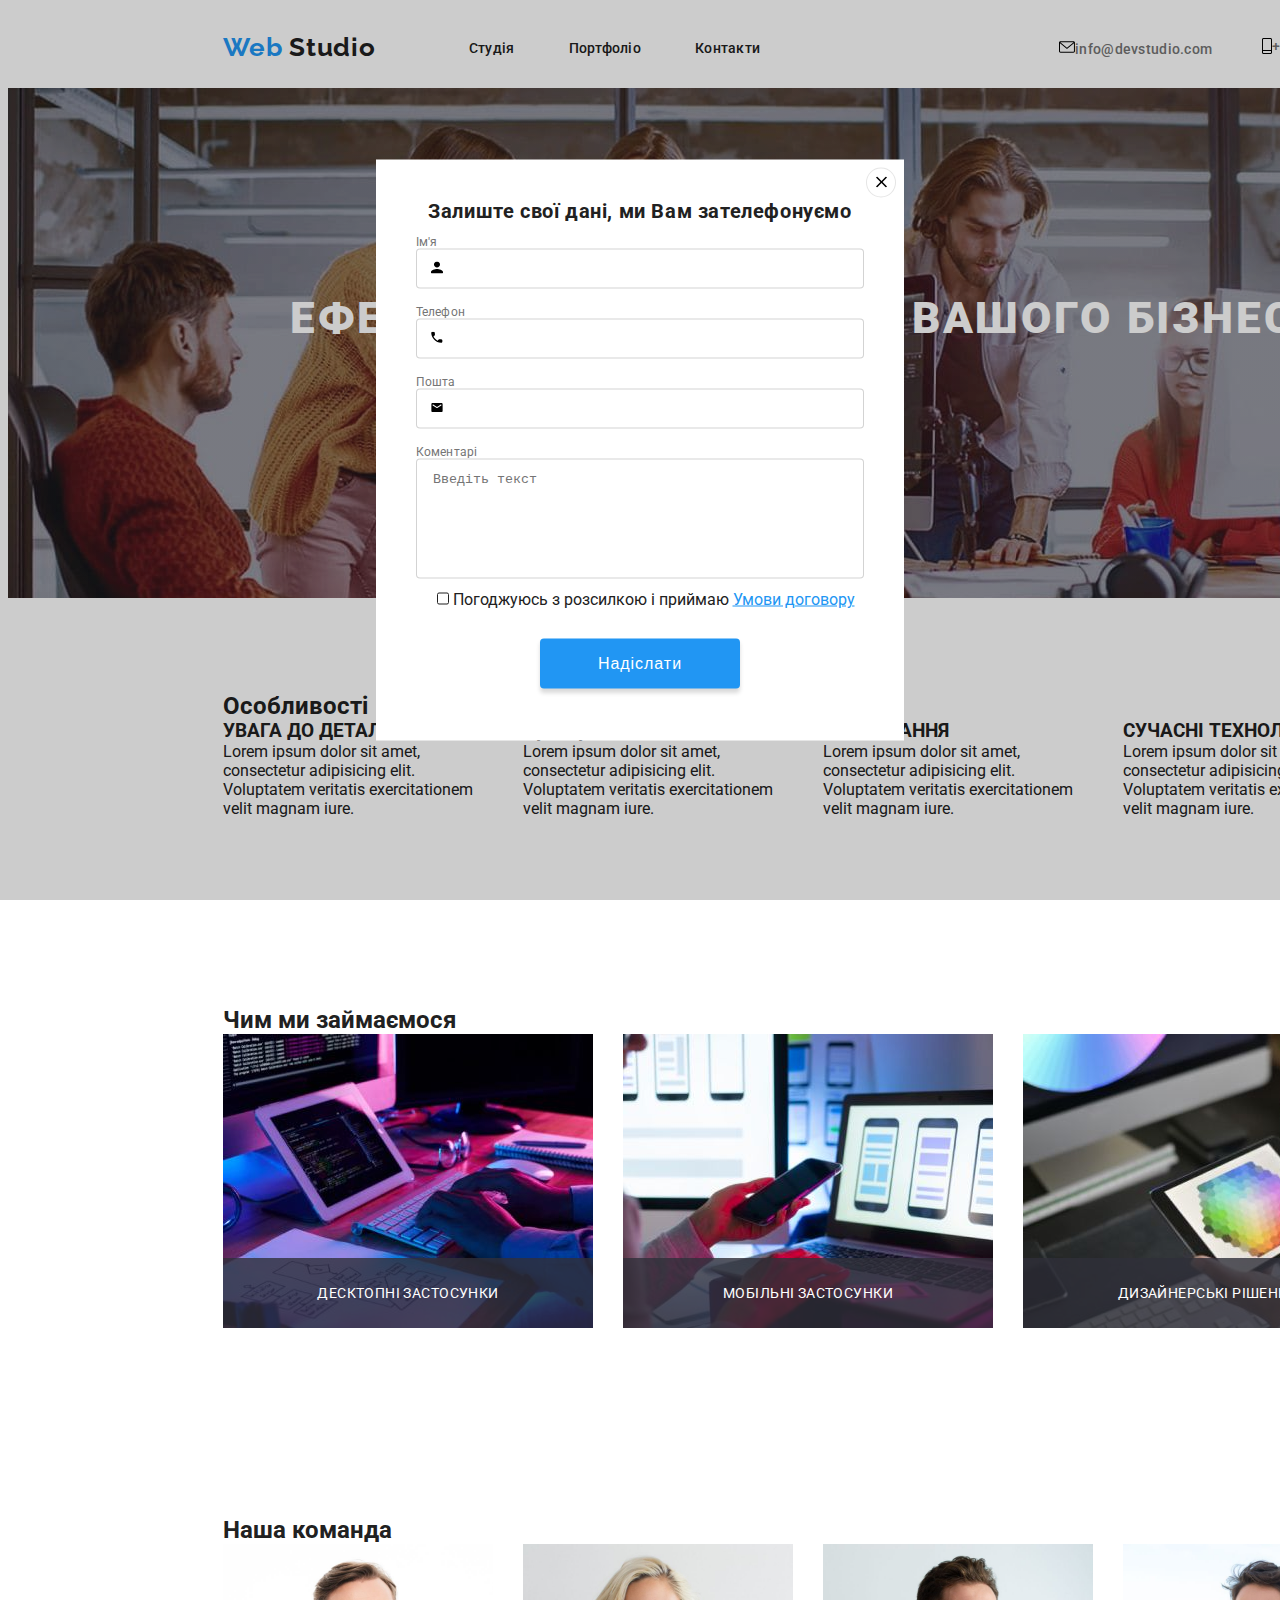
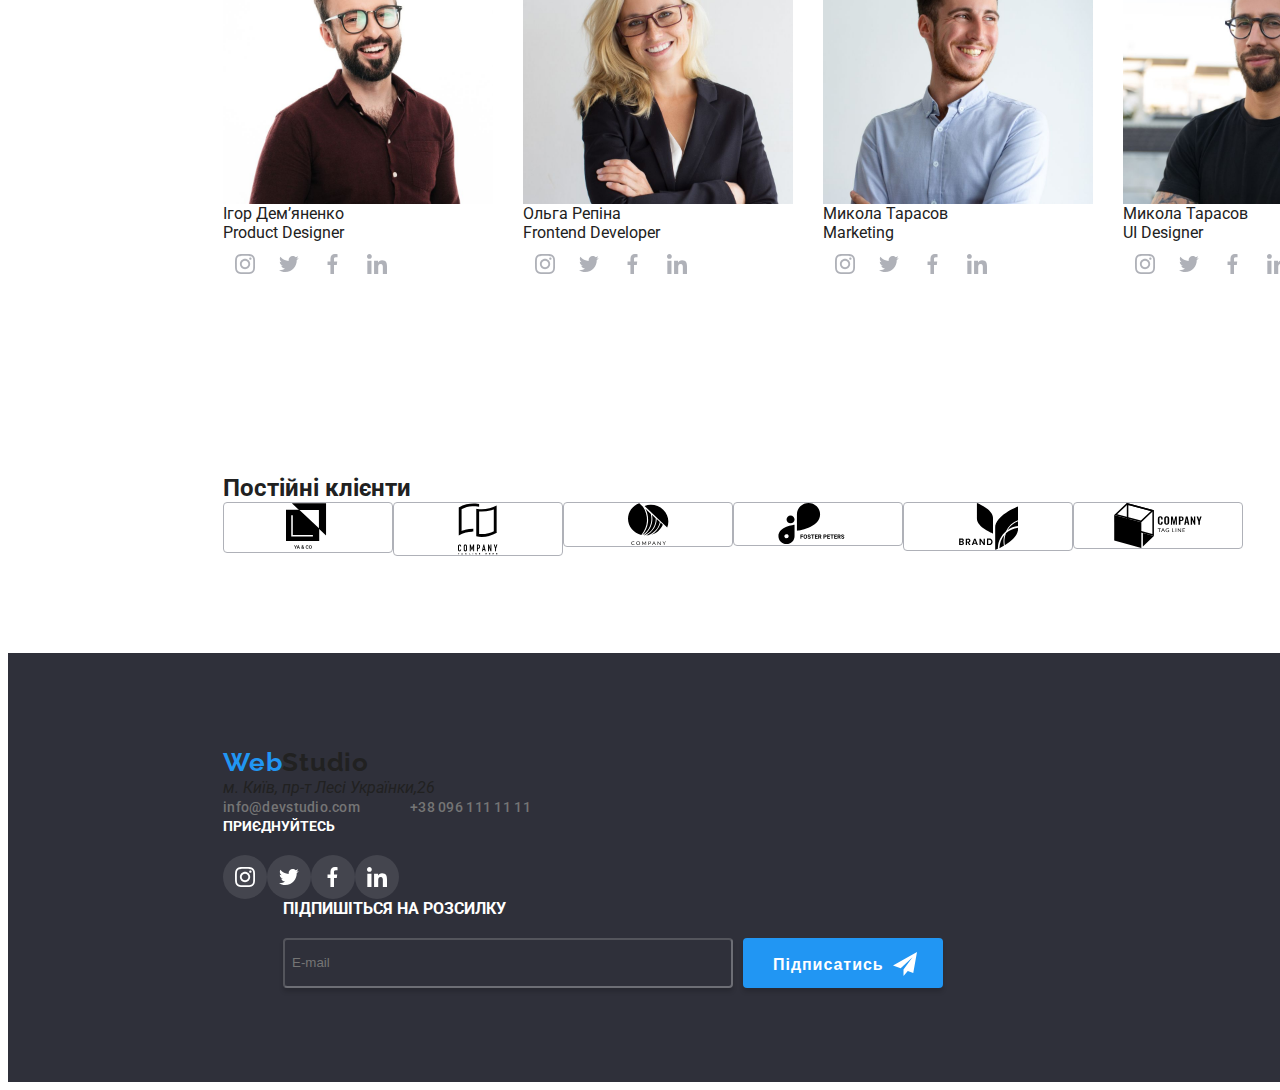
==== index.html @ 2bfb1c42 "перекладає код" ====
<!DOCTYPE html>
<html lang="en">
<head>
    <meta charset="UTF-8">
    <meta http-equiv="X-UA-Compatible" content="IE=edge">
    <meta name="viewport" content="width=device-width, initial-scale=1.0">
    <link rel="preconnect" href="https://fonts.googleapis.com">
    <link rel="preconnect" href="https://fonts.gstatic.com" crossorigin>
    <link href="https://fonts.googleapis.com/css2?family=Raleway:wght@700&family=Roboto:wght@400;500;700&display=swap" rel="stylesheet"> 
    <link rel="stylesheet" href="./css/main.min.css">

    <title>Webstudio</title>
</head>
<body>
    <!-- Шапка -->
   
        <head >
           
            <section class="section header">
            <div class="container nav">
            <a class="logo" href="./"><span>Web</span> Studio</a>
            <nav>
               <ul class="nav-list">
                <li class="nav-item">
                    <a class="nav-link" href="./">Студія</a>
                </li>
                <li class="nav-item">
                    <a class="nav-link" href="./portfolio.html">Портфоліо</a>
                </li>
                <li class="nav-item">
                    <a class="nav-link" href="./">Контакти</a>
                </li>
               </ul>
            </nav>
            <ul  class="contacts-list">
                <li class="contact-item">
                    <a class="contact-link" href="">
                        <svg width="16" height="12" class="svg-icon">
                            <use href="./images/symbol-defs.svg#icon-email"></use>
                        </svg>
                        info@devstudio.com</a>
                   
 
                </li>
                <li class="contact-item">
                    <a class="contact-link" href="">
                        <svg width="10" height="16" class="svg-icon">
                            <use href="./images/symbol-defs.svg#icon-phone"></use>
                        </svg>
                        +38 096 111 11 11</a>
                </li>
            </ul>
       
        
           </div>
        </section>
        </head>
        <main>
            <!-- Секція герой -->
            <section class="section hero">
            <div class="container" style="text-align:center">
                <h1 class="hero-title">Ефективні рішення для вашого бізнесу</h1>
                <button class="hero-button" type="button" data-modal-open>Замовити послугу</button>
                <!-- бекдроп -->
            <div class="backdrop is hidden" data-modal>
            <!-- модальне вікно -->
            <div class="modal">
            <button class="closebutton" type="button" data-modal-close>
                <svg class="svgclosebutton" width="18" height="18">
                    <use href="./images/symbol-defs.svg#close"></use>
                </svg>
            </button>
            <h2 class="modal-title">
                Залиште свої дані, ми Вам зателефонуємо
            </h2>
            <ul class="fields">
                <li class="field-item">
                    <label for="name">Ім'я</label>
                    <input  class="modal-input" type="text" name="name" id="name" >
                    <svg width="12" height="12" class="modal-icon">
                        <use href="./images/symbol-defs.svg#name"></use>
                    </svg>

                </li>
                <li class="field-item">
                    <label for="tel">Телефон</label>
                    <input  class="modal-input" type="tel" name="tel" id="tel">
                    <svg width="12" height="12" class="modal-icon">
                        <use href="./images/symbol-defs.svg#tel"></use>
                    </svg>
                </li>
                <li class="field-item">
                    <label for="mail">Пошта</label>
                    <input  class="modal-input" type="mail" name="mail" id="mail">
                    <svg width="12" height="12" class="modal-icon">
                        <use href="./images/symbol-defs.svg#email"></use>
                    </svg>
                </li>
                <li class="field-item">
                    <label for="comment">Коментарі</label>
                    <textarea  class="modal-input "  name="comment" id="comment" placeholder="Введіть текст"></textarea>
                </li>
            </ul>
            <div class="checkbox">
                <label>
                    <input class="modallink" type="checkbox" name="checkbox" >
                     <svg class="checkbox-icon" width="12" height="12" >
                         <use href="./images/symbol-defs.svg#check"></use>
                     </svg>
                     Погоджуюсь з розсилкою і приймаю 
                     <a  class="checkbox-link" href="">Умови договору</a>
                    
                 </label>
            </div>
           
            <button class="modal-button" type="button">
                <p class="modalbuttontext">Надіслати</p>
            </button>
            
         </div>
        </div>
    </div>
            </section>
            <section class="section">
                <!-- Секція осоюливості -->
               <div class="container">
                <h2>Особливості</h2>
                <ul class="fetures">
                    <li class="fetures-item">
                        <h3>УВАГА ДО ДЕТАЛЕЙ</h3>
                        <p> Lorem ipsum dolor sit amet, consectetur adipisicing elit. Voluptatem veritatis exercitationem velit magnam iure.</p>
                    </li>
                    <li class="fetures-item">
                        <h3>ПунктуальнІсть</h3>
                        <p>Lorem ipsum dolor sit amet, consectetur adipisicing elit. Voluptatem veritatis exercitationem velit magnam iure.</p>
                    </li>
                    <li class="fetures-item">
                        <h3>ПЛАНУВАННЯ</h3>
                        <p> Lorem ipsum dolor sit amet, consectetur adipisicing elit. Voluptatem veritatis exercitationem velit magnam iure.</p>
                    </li>
                    <li class="fetures-item">
                        <h3>СУЧАСНІ ТЕХНОЛОГІЇ</h3>
                        <p>Lorem ipsum dolor sit amet, consectetur adipisicing elit. Voluptatem veritatis exercitationem velit magnam iure. </p>
                    </li>
                </ul>
               </div>
            </section>
            <section class="section" >
                <!-- Чим ми займаємось -->
               <div class="container">
                 <h2>Чим ми займаємося</h2>
                <ul class="work">
                    <li class="work-item">
                        <div class="thumbwhatwedo">
                            <img src="./images/images.hero/3 photo web/img (2).jpg" alt="Робочий стіл">
                        
                        <div class="overlaywhatwedo">
                            <p class="overlaywhatwedo-text">
                                ДЕСКТОПНІ ЗАСТОСУНКИ
                            </p>
                            </div>
                        </div>
                        
                    </li> 
                    <li class="work-item">
                        <div class="thumbwhatwedo">
                            <img src="./images/images.hero/3 photo web/img (1).jpg" alt="Робочий стіл">
                        
                        <div class="overlaywhatwedo">
                            <p class="overlaywhatwedo-text">
                                МОБІЛЬНІ ЗАСТОСУНКИ
                            </p>
                            </div>
                        </div>
                        
                    </li>
                     <li class="work-item">
                        <div class="thumbwhatwedo">
                            <img src="./images/images.hero/3 photo web/img (3).jpg" alt="Робочий стіл">
                        
                        <div class="overlaywhatwedo">
                            <p class="overlaywhatwedo-text">
                                ДИЗАЙНЕРСЬКІ РІШЕННЯ
                            </p>
                            </div>
                        </div>
                        
                    </li>
                </ul>
            </div>
            </section>
            <!-- Наша команда-->
            <section class="section">
                <div class="container">
                    <h2>Наша команда</h2>
                    <ul class="team">
                        <li class="team-members">
                            <img src="./images/images.hero/Workers/img.jpg" alt="Ігор Дем’яненко">
                            <p>Ігор Дем’яненко</p>
                            <p>Product Designer</p>
                            <ul class="sosialmedia">
                                <li><a class="svglist"  href="">
                                    <svg class="svgstyle">
                                    <use  href="./images/symbol-defs.svg#icon-instagram" ></use>
                                    </svg>
                                    </a>
                                </li>
                                <li><a class="svglist"  href="">
                                    <svg class="svgstyle">
                                    <use href="./images/symbol-defs.svg#icon-twitter" ></use>
                                    </svg>
                                     </a>
                                </li>
                                <li><a class="svglist"  href="">
                                    <svg  class="svgstyle">
                                    <use href="./images/symbol-defs.svg#icon-facebook" ></use>
                                    </svg>
                                    </a>
                                </li>
                                <li><a class="svglist"  href="">
                                    
                                    <svg class="svgstyle">
                                    <use href="./images/symbol-defs.svg#icon-in" ></use>
                                    </svg>
                                    </a>
                                 </li>
                            </ul>
                           
                        </li>
                        <li class="team-members">
                            <img src="./images/images.hero/Workers/img (4).jpg" alt="Ольга Репіна">
                            <p>Ольга Репіна</p>
                            <p>Frontend Developer</p>
                            <ul class="sosialmedia">
                                <li><a class="svglist" href="">
                                    <svg class="svgstyle">
                                    <use  href="./images/symbol-defs.svg#icon-instagram" ></use>
                                    </svg>
                                    </a>
                                </li>
                                <li><a class="svglist" href="">
                                    <svg class="svgstyle">
                                    <use href="./images/symbol-defs.svg#icon-twitter" ></use>
                                    </svg>
                                     </a>
                                </li>
                                <li><a class="svglist" href="">
                                    <svg class="svgstyle">
                                    <use href="./images/symbol-defs.svg#icon-facebook" ></use>
                                    </svg>
                                    </a>
                                </li>
                                <li><a class="svglist" href="">
                                    
                                    <svg class="svgstyle">
                                    <use href="./images/symbol-defs.svg#icon-in" ></use>
                                    </svg>
                                    </a>
                                 </li>
                            </ul>
                        </li>
                        <li class="team-members">
                            <img src="./images/images.hero/Workers/img (5).jpg" alt="Микола Тарасов">
                            <p>Микола Тарасов</p>
                            <p>Marketing</p>
                            <ul class="sosialmedia">
                                <li><a class="svglist" href="">
                                    <svg class="svgstyle">
                                    <use  href="./images/symbol-defs.svg#icon-instagram" ></use>
                                    </svg>
                                    </a>
                                </li>
                                <li><a class="svglist" href="">
                                    <svg class="svgstyle">
                                    <use href="./images/symbol-defs.svg#icon-twitter" ></use>
                                    </svg>
                                     </a>
                                </li>
                                <li><a class="svglist" href="">
                                    <svg class="svgstyle">
                                    <use href="./images/symbol-defs.svg#icon-facebook" ></use>
                                    </svg>
                                    </a>
                                </li>
                                <li><a class="svglist" href="">
                                    
                                    <svg class="svgstyle">
                                    <use href="./images/symbol-defs.svg#icon-in" ></use>
                                    </svg>
                                    </a>
                                 </li>
                            </ul>
                        </li>
                        <li class="team-members">
                            <img src="./images/images.hero/Workers/img (6).jpg" alt="Микола Тарасов">
                            <p>Микола Тарасов</p>
                            <p>UI Designer</p>
                            <ul class="sosialmedia">
                                <li><a class="svglist" href="">
                                    <svg class="svgstyle">
                                    <use  href="./images/symbol-defs.svg#icon-instagram" ></use>
                                    </svg>
                                    </a>
                                </li>
                                <li><a class="svglist" href="">
                                    <svg class="svgstyle">
                                    <use href="./images/symbol-defs.svg#icon-twitter" ></use>
                                    </svg>
                                     </a>
                                </li>
                                <li><a class="svglist" href="">
                                    <svg class="svgstyle">
                                    <use href="./images/symbol-defs.svg#icon-facebook" ></use>
                                    </svg>
                                    </a>
                                </li>
                                <li><a class="svglist" href="">
                                    
                                    <svg class="svgstyle">
                                    <use href="./images/symbol-defs.svg#icon-in" ></use>
                                    </svg>
                                    </a>
                                 </li>
                            </ul> 
                        </li>
                    </ul>
                </div>
            </section>
            <!-- Постійні клієнти -->
            <section class="section">
                <div class="container">
                    <h2 class="title">Постійні клієнти</h2>
                    <ul class="customers-list">
                        <li class="customers-item">
                            <a href="" class="customers-link">
                                <svg width="44.27px" height="49.23px">
                                    <use href="./images/symbol-defs.svg#icon-yago"></use>
                                </svg>
                            </a></li>
                        <li class="customers-item">
                            <a href="" class="customers-link">
                                <svg width="40" height="52">
                                    <use href="./images/symbol-defs.svg#icon-company-teg-line-here"></use>
                                </svg>
                            </a></li>
                        <li class="customers-item">
                            <a href="" class="customers-link">
                                <svg  width="41" height="42.6">
                                    <use href="./images/symbol-defs.svg#icon-company"></use>
                                </svg>
                            </a></li>
                        <li class="customers-item">
                            <a href="" class="customers-link">
                                <svg  width="79.66px" height="42.02">
                                    <use href="./images/symbol-defs.svg#icon-fostern-peterns"></use>
                                </svg>
                            </a></li>
                        <li class="customers-item">
                            <a href="" class="customers-link">
                               <svg  width="59" height="47">
                                <use href="./images/symbol-defs.svg#icon-brand"></use>
                               </svg>
                            </a></li>
                        <li class="customers-item">
                            <a href="" class="customers-link">
                               <svg  width="88.48px" height="45.44">
                                <use href="./images/symbol-defs.svg#icon-company-tag-line"></use>
                               </svg>
                            </a></li>
                    </ul>
                </div>
            </section>
        </main>
        <!-- футер -->
        <footer class="section footer">
            <div class="container footer-items">
                <div class="footer-contacts">
                <a class="logo" href="./"><span>Web</span>Studio</a>
            <address>м. Київ, пр-т Лесі Українки,26</address>
            <ul class="contacts-list">    
                <li class="contact-item">
                    <a class="contact-link" href="mail:info@devstudio.com">info@devstudio.com</a>
                </li>
                <li class="contact-item">
                    <a class="contact-link" href="tel:+380961111111">+38 096 111 11 11</a>
                </li>
            </ul>
                </div>
            <!-- Приєднуйтесь -->
            <div class="join">
                <b class="join-networks">Приєднуйтесь</b>
                <ul class="networks-list">
                    <li class="networks-item">
                        <a class="networks-link" href="">
                            <svg class="networks-icon" width="20" height="20">
                                <use href="./images/symbol-defs.svg#icon-instagram"></use>
                            </svg>
                        </a>
                    </li>
                    <li class="networks-item">
                        <a class="networks-link" href="">
                            <svg class="networks-icon" width="20" height="20">
                                <use href="./images/symbol-defs.svg#icon-twitter"></use>
                            </svg>
                        </a>
                    </li>
                    <li class="networks-item">
                        <a class="networks-link" href="">
                            <svg class="networks-icon" width="20" height="20">
                                <use href="./images/symbol-defs.svg#icon-facebook"></use>
                            </svg>
                        </a>
                    </li>
                    <li class="networks-item">
                        <a class="networks-link" href="">
                            <svg class="networks-icon" width="20" height="20">
                                <use href="./images/symbol-defs.svg#icon-in"></use>
                            </svg>
                        </a>
                    </li>
                            </ul>
            </div>
            <div class="footerform">
              <b class="footertext">ПІДПИШІТЬСЯ НА РОЗСИЛКУ</b>
               <div class="footerline">
                <input  class="footer-input" type="mail" name="mail" id="mail" placeholder="E-mail">
                <button class="footer-button">Підписатись </button>
               </div>
              </div>
            </div>
        </footer>
        <script src="./Js/jmodal.js" type="module"></script>
</body>
</html>
---- css/main.min.css ----
:root{--accent-color: #2196F3;--primary-text-color: #212121;--secondary-text-color:#757575;--thirdly-text-color: #FFFFFF;--background-color:#2F303A;--svg:#AFB1B8;--card-border-line: #EEEEEE}body{font-family:"Roboto",sans-serif;color:var(--primary-text-color)}*,*::before,*::after{-webkit-box-sizing:border-box;box-sizing:border-box}h1,h2,h3,p,ul{padding:0;margin:0}a{text-decoration:none;margin:0;padding:0;color:var(--primary-text-color)}ul{list-style:none}img{display:block;max-width:100%;height:auto}.section,.hero,.header{width:1600px;padding-top:94px;padding-bottom:94px}.container,.nav{width:1200px;padding-left:15px;padding-right:15px;margin-left:auto;margin-right:auto}title{margin-bottom:50px;font-weight:700;font-size:36px;line-height:42px;text-align:center;letter-spacing:.03em}.header{padding-top:24px;padding-bottom:25px}.nav{display:-webkit-box;display:-ms-flexbox;display:flex;-webkit-box-align:center;-ms-flex-align:center;align-items:center}.logo{font-family:"Raleway";font-style:normal;font-weight:700;font-size:26px;line-height:31px;letter-spacing:.03em;color:#212121}.logo span{color:var(--accent-color)}nav{margin-left:93px}.nav-list{display:-webkit-box;display:-ms-flexbox;display:flex}.nav-item:not(:first-child){margin-left:54px}.nav-link,.contact-link{font-style:normal;font-weight:500;font-size:14px;line-height:16px;letter-spacing:.02em;color:var(--primary-text-color);-webkit-transition:color 250ms cubic-bezier(0.4, 0, 0.2, 1) 250ms;transition:color 250ms cubic-bezier(0.4, 0, 0.2, 1) 250ms}.svg-icon{border-right:10px}.nav-link:hover,.nav-link:focus{color:var(--accent-color)}.contacts-list{display:-webkit-box;display:-ms-flexbox;display:flex;margin-left:auto}.contact-item:not(:first-child){margin-left:50px}.contact-link{color:var(--secondary-text-color);display:-webkit-inline-box;display:-ms-inline-flexbox;display:inline-flex}.contact-link:hover,.contact-link:focus{color:var(--accent-color)}.hero{padding-top:200px;padding-bottom:200px;background-color:var(--background-color);background-image:-webkit-gradient(linear, left bottom, left top, from(rgba(47, 48, 58, 0.4)), to(rgba(47, 48, 58, 0.4))),url(/images/images.hero/Img\ \(3\)\ \(1\).jpg);background-image:linear-gradient(0deg, rgba(47, 48, 58, 0.4), rgba(47, 48, 58, 0.4)),url(/images/images.hero/Img\ \(3\)\ \(1\).jpg);background-size:center}section{width:1600px;padding-top:94px;padding-bottom:94px}.hero-title{font-style:normal;font-weight:900;font-size:44px;line-height:60px;text-align:center;letter-spacing:.06em;text-transform:uppercase;color:var(--thirdly-text-color)}.hero-button{display:-webkit-inline-box;display:-ms-inline-flexbox;display:inline-flex;background-color:var(--accent-color);color:var(--thirdly-text-color);font-weight:700;font-size:16px;line-height:30px;border:none;border-radius:4px;padding:10px 24px;cursor:pointer}.backdrop{z-index:3;position:fixed;top:0;left:0;width:100%;height:100%;background-color:rgba(0,0,0,.2)}.backdrop.is-hidden{opacity:0;pointer-events:none}.modal{position:absolute;top:50%;left:50%;-webkit-transform:translate(-50%, -50%);transform:translate(-50%, -50%);padding:40px;width:528px;height:581px;background-color:var(--thirdly-text-color)}.closebutton{background-color:var(--thirdly-text-color);border:1px solid rgba(0,0,0,.1);border-radius:50%;width:30px;height:30px;position:absolute;top:8px;right:8px}.svgclosebutton{width:11px;height:11px}.modal-title{font-weight:700;font-size:20px;line-height:23px;text-align:center;letter-spacing:.03em;margin-bottom:12px}.modal-icon{position:absolute;top:50%;left:15px}.field-item:focus-within .modal-icon{fill:var(--accent-color)}.fields{display:-webkit-box;display:-ms-flexbox;display:flex;-webkit-box-orient:vertical;-webkit-box-direction:normal;-ms-flex-direction:column;flex-direction:column}.field-item{position:relative;text-align:left;font-weight:400;font-size:12px;line-height:14px;letter-spacing:.01em;color:var(--secondary-text-color)}.field-item:not(:last-child){margin-bottom:16px}.field-item input{width:100%;height:40px;padding-left:42px;border:1px solid rgba(33,33,33,.2);border-radius:4px;outline:none}.field-item:focus-within .field-item input{border:1px solid var(--accent-color)}.field-item textarea{resize:none;width:100%;height:120px;padding:12px 16px;outline:none;border:1px solid rgba(33,33,33,.2);border-radius:4px}.field-item:focus-within .field-item textarea{border:1px solid var(--accent-color)}.checkbox-link{text-decoration:underline;color:var(--accent-color)}.checkbox input{-webkit-appearance:none;-moz-appearance:none;appearance:none}.checkbox-icon{border:1px solid var(--primary-text-color);border-radius:2px;fill:var(--thirdly-text-color)}.checkbox input:checked+.checkbox-icon{background-color:var(--accent-color);border:1px solid var(--accent-color)}.modallink{margin-top:20px}.modal-button{width:200px;height:50px;-webkit-box-shadow:0px 4px 4px rgba(0,0,0,.15);box-shadow:0px 4px 4px rgba(0,0,0,.15);border-radius:4px;background-color:var(--accent-color);border:none;margin-top:30px}.modalbuttontext{font-size:16px;line-height:30px;-webkit-box-align:center;-ms-flex-align:center;align-items:center;text-align:center;letter-spacing:.06em;color:var(--thirdly-text-color)}.fetures{display:-webkit-box;display:-ms-flexbox;display:flex;-webkit-box-pack:justify;-ms-flex-pack:justify;justify-content:space-between}.fetures-item{width:270px}.thumbwhatwedo{position:relative}.overlaywhatwedo{position:absolute;background-color:rgba(47,48,58,.8);color:var(--thirdly-text-color);bottom:0;width:100%;padding:27px}.overlaywhatwedo-text{font-size:14px;line-height:16px;text-align:center;letter-spacing:.03em}.work{display:-webkit-box;display:-ms-flexbox;display:flex;-ms-flex-wrap:wrap;flex-wrap:wrap;margin:-15px}.work-item{width:calc((100% - 90px)/3);margin:15px}.team{display:-webkit-box;display:-ms-flexbox;display:flex;-ms-flex-wrap:wrap;flex-wrap:wrap;margin:-15px}.team-members{width:calc((100% - 120px)/4);margin:15px}.team-members img{height:260px;width:270px}.sosialmedia{display:-webkit-box;display:-ms-flexbox;display:flex}.svglist{display:-webkit-inline-box;display:-ms-inline-flexbox;display:inline-flex;width:44px;height:44px;-webkit-box-pack:center;-ms-flex-pack:center;justify-content:center;-webkit-box-align:center;-ms-flex-align:center;align-items:center;border-radius:50%;background-color:#fff;color:#afb1b8;-webkit-box-orient:horizontal;-webkit-box-direction:normal;-ms-flex-direction:row;flex-direction:row;-webkit-transition:background-color 250ms cubic-bezier(0.4, 0, 0.2, 1),color 250ms cubic-bezier(0.4, 0, 0.2, 1) 250ms;transition:background-color 250ms cubic-bezier(0.4, 0, 0.2, 1),color 250ms cubic-bezier(0.4, 0, 0.2, 1) 250ms}.svglist:hover,.svglist:focus{background-color:#2196f3;color:#fff}.svgstyle{width:20px;height:20px;fill:currentColor}.customers-list{display:-webkit-box;display:-ms-flexbox;display:flex}.customers-link{display:-webkit-inline-box;display:-ms-inline-flexbox;display:inline-flex;-webkit-box-pack:center;-ms-flex-pack:center;justify-content:center;-webkit-box-align:center;-ms-flex-align:center;align-items:center;width:170px;border:1px solid var(--svg);border-radius:4px;color:var(--svg);-webkit-box-orient:horizontal;-webkit-box-direction:normal;-ms-flex-direction:row;flex-direction:row}.customers-link:hover,.customers-link:focus{border:1px solid var(--accent-color)}footer{background-color:var(--background-color)}.join-networks{color:var(--thirdly-text-color);font-size:14px;line-height:1.2;font-weight:700;text-transform:uppercase}.networks-list{display:-webkit-box;display:-ms-flexbox;display:flex}.networks-link{-webkit-box-pack:center;-ms-flex-pack:center;justify-content:center;-webkit-box-align:center;-ms-flex-align:center;align-items:center;display:-webkit-inline-box;display:-ms-inline-flexbox;display:inline-flex;width:44px;height:44px;border-radius:50%;background-color:rgba(255,255,255,.1);color:#fff;margin-top:20px;-webkit-transition:background-color 250ms cubic-bezier(0.4, 0, 0.2, 1);transition:background-color 250ms cubic-bezier(0.4, 0, 0.2, 1)}.networks-link:not(:first-child){margin-left:10px}.networks-icon{width:20px;height:20px;fill:currentColor}.networks-link:hover,.networks-link:focus{background-color:#2196f3}.footerform{margin-left:60px}.footertext{color:var(--thirdly-text-color)}.footer-input{width:450px;height:50px;border-radius:4px;background-color:var(--background-color);border-color:rgba(255,255,255,.3);-webkit-box-shadow:0px 4px 4px rgba(0,0,0,.15);box-shadow:0px 4px 4px rgba(0,0,0,.15);display:-webkit-box;display:-ms-flexbox;display:flex;margin-top:20px;outline:none}.footer-input::-webkit-input-placeholder{position:relative;left:5px}.footer-input::-moz-placeholder{position:relative;left:5px}.footer-input:-ms-input-placeholder{position:relative;left:5px}.footer-input::-ms-input-placeholder{position:relative;left:5px}.footer-input::placeholder{position:relative;left:5px}.footerline{display:-webkit-box;display:-ms-flexbox;display:flex;-webkit-box-orient:horizontal;-webkit-box-direction:normal;-ms-flex-direction:row;flex-direction:row}input::-webkit-input-placeholder{left:17px}input::-moz-placeholder{left:17px}input:-ms-input-placeholder{left:17px}input::-ms-input-placeholder{left:17px}input::placeholder{left:17px}.footer-button{width:200px;height:50px;background:var(--accent-color);-webkit-box-shadow:0px 4px 4px rgba(0,0,0,.15);box-shadow:0px 4px 4px rgba(0,0,0,.15);border-radius:4px;border:none;color:var(--thirdly-text-color);font-weight:700;font-size:16px;line-height:30px;-webkit-box-align:center;-ms-flex-align:center;align-items:center;text-align:center;letter-spacing:.06em;margin-top:20px;margin-left:10px}.send-icon{fill:var(--thirdly-text-color);display:inline-block;width:24px;height:24px;-webkit-box-pack:center;-ms-flex-pack:center;justify-content:center;-webkit-box-align:center;-ms-flex-align:center;align-items:center}.footer-button::after{content:"";background-image:url(../images/yflf/iconsend.svg);color:var(--thirdly-text-color);display:inline-block;width:24px;height:24px;position:relative;top:6px;left:4px}.filter{display:-webkit-box;display:-ms-flexbox;display:flex;-webkit-box-pack:center;-ms-flex-pack:center;justify-content:center;margin-bottom:50px}.filter-item:not(:last-child){margin-right:8px}.filter-btn{border-radius:4px;border:none;padding:6px 26px;font-weight:500;font-size:16px;line-height:26px;text-align:center;letter-spacing:.03em;background:#f5f4fa;-webkit-transition:background-color 250ms cubic-bezier(0.4, 0, 0.2, 1),color 250ms cubic-bezier(0.4, 0, 0.2, 1) 250ms;transition:background-color 250ms cubic-bezier(0.4, 0, 0.2, 1),color 250ms cubic-bezier(0.4, 0, 0.2, 1) 250ms}.filter-btn:hover,.filter-btn:focus{background:var(--accent-color);color:var(--thirdly-text-color);-webkit-box-shadow:0px 3px 1px rgba(0,0,0,.1),0px 1px 2px rgba(0,0,0,.08),0px 2px 2px rgba(0,0,0,.12);box-shadow:0px 3px 1px rgba(0,0,0,.1),0px 1px 2px rgba(0,0,0,.08),0px 2px 2px rgba(0,0,0,.12)}.examples{margin:-15px;display:-webkit-box;display:-ms-flexbox;display:flex;-ms-flex-wrap:wrap;flex-wrap:wrap}.examples-link{width:calc((100% - 90px)/3);margin:15px}.thumb{position:relative;overflow:hidden}.overlay{background-color:rgba(33,150,243,.9);padding:69px 24px;position:absolute;top:0;left:0;width:100%;height:100%;-webkit-transform:translateY(100%);transform:translateY(100%);-webkit-transition:-webkit-transform 250ms cubic-bezier(0.4, 0, 0.2, 1);transition:-webkit-transform 250ms cubic-bezier(0.4, 0, 0.2, 1);transition:transform 250ms cubic-bezier(0.4, 0, 0.2, 1);transition:transform 250ms cubic-bezier(0.4, 0, 0.2, 1), -webkit-transform 250ms cubic-bezier(0.4, 0, 0.2, 1)}.examples-link:hover .overlay,.examples-link:focus .overlay{-webkit-transform:translateY(0);transform:translateY(0)}.examples-link:hover .link-text,.examples-link:focus .link-text{-webkit-box-shadow:0px 1px 1px rgba(0,0,0,.12),0px 4px 4px rgba(0,0,0,.06),1px 4px 6px rgba(0,0,0,.16);box-shadow:0px 1px 1px rgba(0,0,0,.12),0px 4px 4px rgba(0,0,0,.06),1px 4px 6px rgba(0,0,0,.16)}.overlay-text{font-size:18px;line-height:28px;letter-spacing:.03em;color:var(--thirdly-text-color)}.link-text{padding:20px 24px;border-left:1px solid var(--card-border-line);border-right:1px solid var(--card-border-line);border-bottom:1px solid var(--card-border-line)}/*# sourceMappingURL=main.min.css.map */
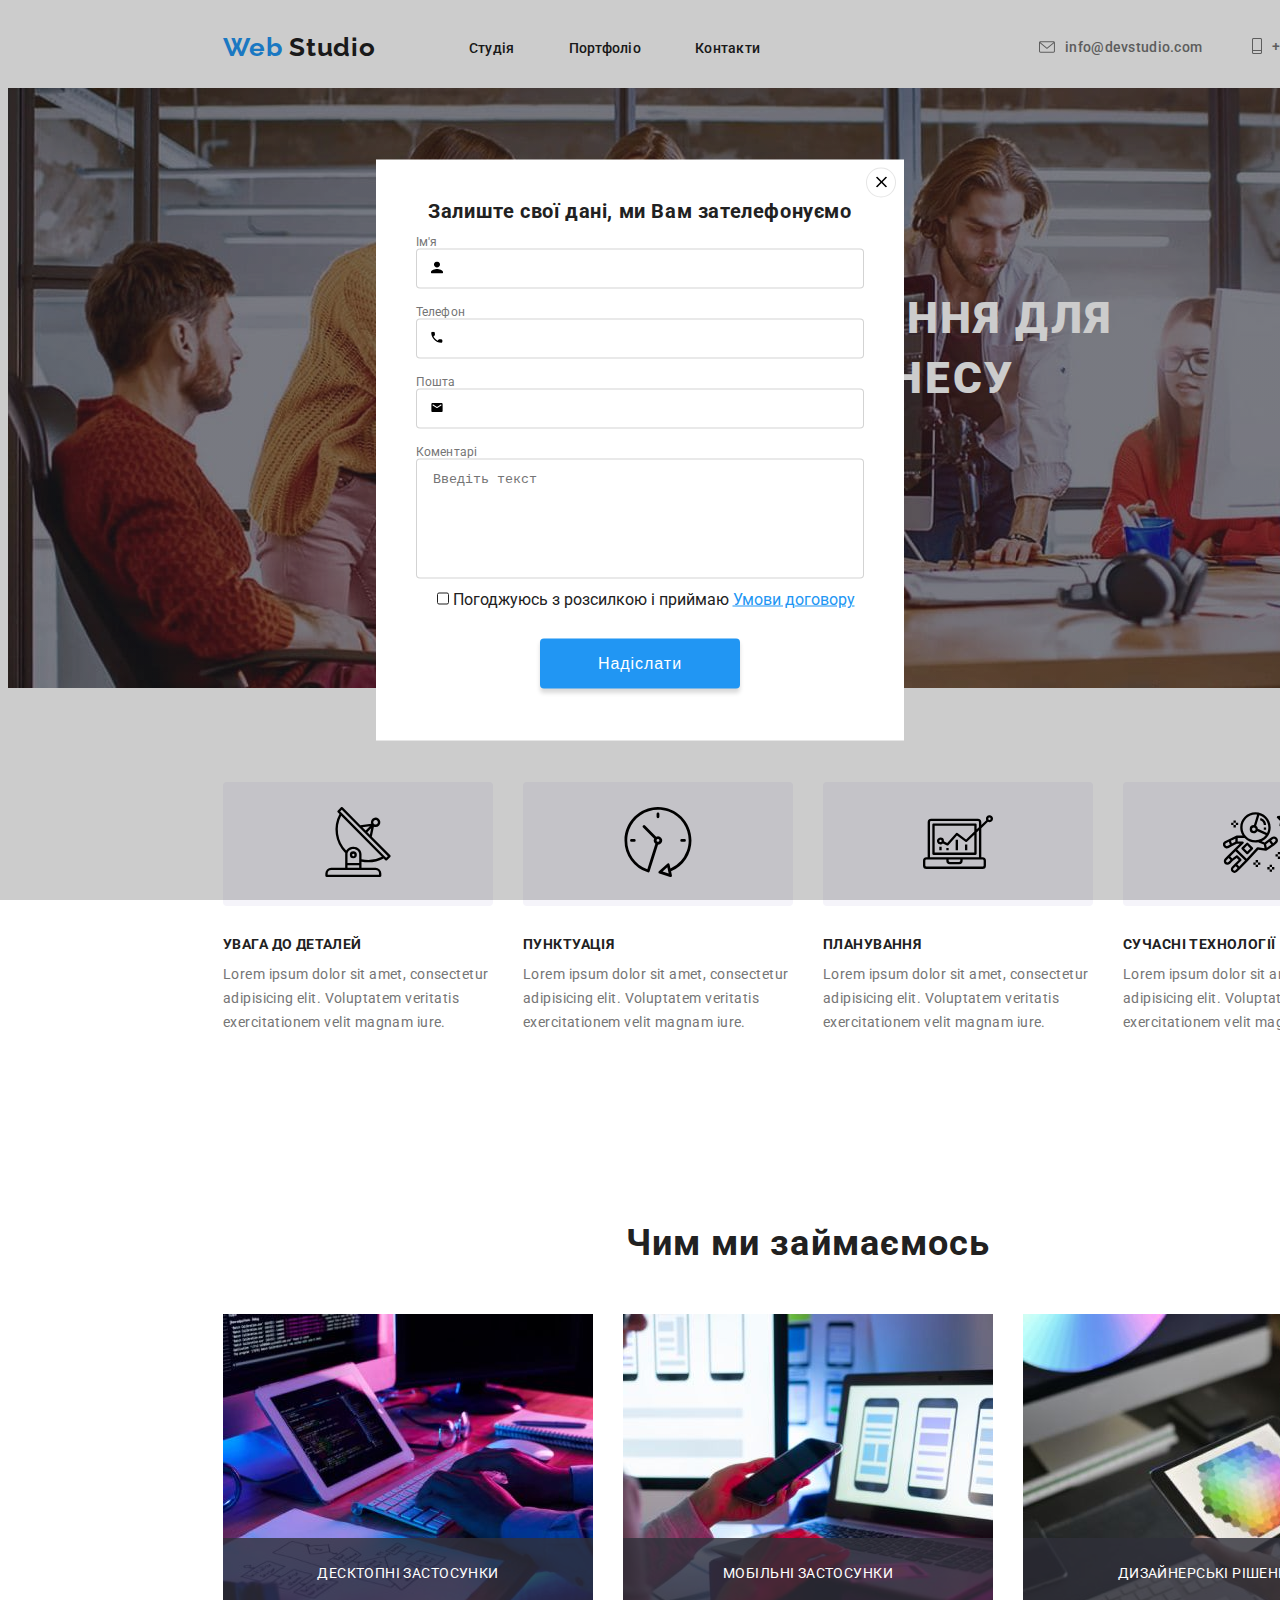
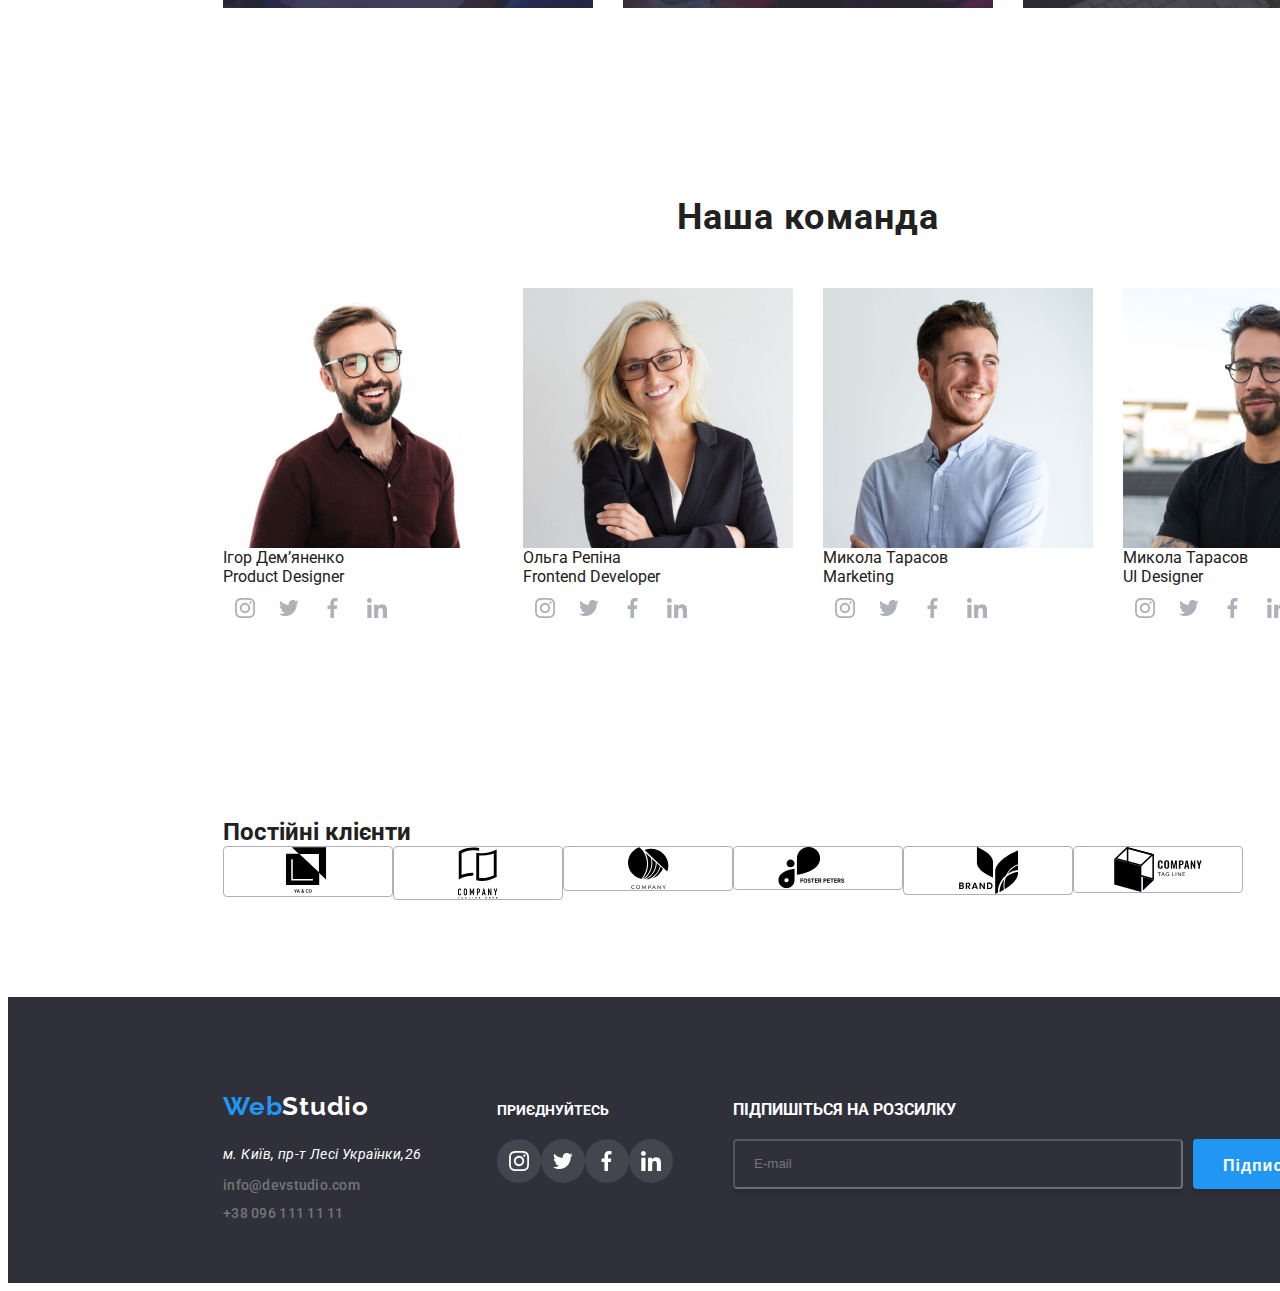
==== commit 2688c609: "дороблює особливості" ====
--- a/index.html
+++ b/index.html
@@ -35,7 +35,7 @@
             <ul  class="contacts-list">
                 <li class="contact-item">
                     <a class="contact-link" href="">
-                        <svg width="16" height="12" class="svg-icon">
+                        <svg width="16" height="12" class="contact-icon">
                             <use href="./images/symbol-defs.svg#icon-email"></use>
                         </svg>
                         info@devstudio.com</a>
@@ -44,7 +44,7 @@
                 </li>
                 <li class="contact-item">
                     <a class="contact-link" href="">
-                        <svg width="10" height="16" class="svg-icon">
+                        <svg width="10" height="16" class="contact-icon">
                             <use href="./images/symbol-defs.svg#icon-phone"></use>
                         </svg>
                         +38 096 111 11 11</a>
@@ -65,7 +65,7 @@
             <div class="backdrop is hidden" data-modal>
             <!-- модальне вікно -->
             <div class="modal">
-            <button class="closebutton" type="button" data-modal-close>
+            <button class="closebutton" type="button" class="modal-button" data-modal-close>
                 <svg class="svgclosebutton" width="18" height="18">
                     <use href="./images/symbol-defs.svg#close"></use>
                 </svg>
@@ -124,23 +124,43 @@
             <section class="section">
                 <!-- Секція осоюливості -->
                <div class="container">
-                <h2>Особливості</h2>
+                <h2 class="visually-hidden">Особливості</h2>
                 <ul class="fetures">
                     <li class="fetures-item">
-                        <h3>УВАГА ДО ДЕТАЛЕЙ</h3>
-                        <p> Lorem ipsum dolor sit amet, consectetur adipisicing elit. Voluptatem veritatis exercitationem velit magnam iure.</p>
+                        <div class="icon-box">
+                            <svg width="16" height="12" class="features-icon">
+                                <use href="./images/symbol-defs.svg#icon-antena"></use>
+                            </svg>
+                        </div>
+                        <h3  class="features-title">УВАГА ДО ДЕТАЛЕЙ</h3>
+                        <p class="feature-text"> Lorem ipsum dolor sit amet, consectetur adipisicing elit. Voluptatem veritatis exercitationem velit magnam iure.</p>
                     </li>
                     <li class="fetures-item">
-                        <h3>ПунктуальнІсть</h3>
-                        <p>Lorem ipsum dolor sit amet, consectetur adipisicing elit. Voluptatem veritatis exercitationem velit magnam iure.</p>
+                        <div class="icon-box">
+                            <svg width="16" height="12" class="features-icon">
+                                <use href="./images/symbol-defs.svg#icon-clock"></use>
+                            </svg>
+                        </div>
+                        <h3 class="features-title">ПУНКТУАЦІЯ</h3>
+                        <p class="feature-text">Lorem ipsum dolor sit amet, consectetur adipisicing elit. Voluptatem veritatis exercitationem velit magnam iure.</p>
                     </li>
                     <li class="fetures-item">
-                        <h3>ПЛАНУВАННЯ</h3>
-                        <p> Lorem ipsum dolor sit amet, consectetur adipisicing elit. Voluptatem veritatis exercitationem velit magnam iure.</p>
+                         <div class="icon-box">
+                            <svg width="16" height="12" class="features-icon">
+                                <use href="./images/symbol-defs.svg#icon-notebook"></use>
+                            </svg>
+                         </div>
+                        <h3 class="features-title">ПЛАНУВАННЯ</h3>
+                        <p class="feature-text"> Lorem ipsum dolor sit amet, consectetur adipisicing elit. Voluptatem veritatis exercitationem velit magnam iure.</p>
                     </li>
                     <li class="fetures-item">
-                        <h3>СУЧАСНІ ТЕХНОЛОГІЇ</h3>
-                        <p>Lorem ipsum dolor sit amet, consectetur adipisicing elit. Voluptatem veritatis exercitationem velit magnam iure. </p>
+                        <div class="icon-box">
+                            <svg width="16" height="12" class="features-icon">
+                                <use href="./images/symbol-defs.svg#icon-kosmonaft"></use>
+                            </svg>
+                        </div>
+                        <h3 class="features-title">СУЧАСНІ ТЕХНОЛОГІЇ</h3>
+                        <p class="feature-text">Lorem ipsum dolor sit amet, consectetur adipisicing elit. Voluptatem veritatis exercitationem velit magnam iure. </p>
                     </li>
                 </ul>
                </div>
@@ -148,7 +168,7 @@
             <section class="section" >
                 <!-- Чим ми займаємось -->
                <div class="container">
-                 <h2>Чим ми займаємося</h2>
+                 <h2 class="what-we-do">Чим ми займаємось</h2>
                 <ul class="work">
                     <li class="work-item">
                         <div class="thumbwhatwedo">
@@ -192,7 +212,7 @@
             <!-- Наша команда-->
             <section class="section">
                 <div class="container">
-                    <h2>Наша команда</h2>
+                    <h2 class="our-team">Наша команда</h2>
                     <ul class="team">
                         <li class="team-members">
                             <img src="./images/images.hero/Workers/img.jpg" alt="Ігор Дем’яненко">
--- a/css/main.min.css
+++ b/css/main.min.css
@@ -1 +1 @@
-:root{--accent-color: #2196F3;--primary-text-color: #212121;--secondary-text-color:#757575;--thirdly-text-color: #FFFFFF;--background-color:#2F303A;--svg:#AFB1B8;--card-border-line: #EEEEEE}body{font-family:"Roboto",sans-serif;color:var(--primary-text-color)}*,*::before,*::after{-webkit-box-sizing:border-box;box-sizing:border-box}h1,h2,h3,p,ul{padding:0;margin:0}a{text-decoration:none;margin:0;padding:0;color:var(--primary-text-color)}ul{list-style:none}img{display:block;max-width:100%;height:auto}.section,.hero,.header{width:1600px;padding-top:94px;padding-bottom:94px}.container,.nav{width:1200px;padding-left:15px;padding-right:15px;margin-left:auto;margin-right:auto}title{margin-bottom:50px;font-weight:700;font-size:36px;line-height:42px;text-align:center;letter-spacing:.03em}.header{padding-top:24px;padding-bottom:25px}.nav{display:-webkit-box;display:-ms-flexbox;display:flex;-webkit-box-align:center;-ms-flex-align:center;align-items:center}.logo{font-family:"Raleway";font-style:normal;font-weight:700;font-size:26px;line-height:31px;letter-spacing:.03em;color:#212121}.logo span{color:var(--accent-color)}nav{margin-left:93px}.nav-list{display:-webkit-box;display:-ms-flexbox;display:flex}.nav-item:not(:first-child){margin-left:54px}.nav-link,.contact-link{font-style:normal;font-weight:500;font-size:14px;line-height:16px;letter-spacing:.02em;color:var(--primary-text-color);-webkit-transition:color 250ms cubic-bezier(0.4, 0, 0.2, 1) 250ms;transition:color 250ms cubic-bezier(0.4, 0, 0.2, 1) 250ms}.svg-icon{border-right:10px}.nav-link:hover,.nav-link:focus{color:var(--accent-color)}.contacts-list{display:-webkit-box;display:-ms-flexbox;display:flex;margin-left:auto}.contact-item:not(:first-child){margin-left:50px}.contact-link{color:var(--secondary-text-color);display:-webkit-inline-box;display:-ms-inline-flexbox;display:inline-flex}.contact-link:hover,.contact-link:focus{color:var(--accent-color)}.hero{padding-top:200px;padding-bottom:200px;background-color:var(--background-color);background-image:-webkit-gradient(linear, left bottom, left top, from(rgba(47, 48, 58, 0.4)), to(rgba(47, 48, 58, 0.4))),url(/images/images.hero/Img\ \(3\)\ \(1\).jpg);background-image:linear-gradient(0deg, rgba(47, 48, 58, 0.4), rgba(47, 48, 58, 0.4)),url(/images/images.hero/Img\ \(3\)\ \(1\).jpg);background-size:center}section{width:1600px;padding-top:94px;padding-bottom:94px}.hero-title{font-style:normal;font-weight:900;font-size:44px;line-height:60px;text-align:center;letter-spacing:.06em;text-transform:uppercase;color:var(--thirdly-text-color)}.hero-button{display:-webkit-inline-box;display:-ms-inline-flexbox;display:inline-flex;background-color:var(--accent-color);color:var(--thirdly-text-color);font-weight:700;font-size:16px;line-height:30px;border:none;border-radius:4px;padding:10px 24px;cursor:pointer}.backdrop{z-index:3;position:fixed;top:0;left:0;width:100%;height:100%;background-color:rgba(0,0,0,.2)}.backdrop.is-hidden{opacity:0;pointer-events:none}.modal{position:absolute;top:50%;left:50%;-webkit-transform:translate(-50%, -50%);transform:translate(-50%, -50%);padding:40px;width:528px;height:581px;background-color:var(--thirdly-text-color)}.closebutton{background-color:var(--thirdly-text-color);border:1px solid rgba(0,0,0,.1);border-radius:50%;width:30px;height:30px;position:absolute;top:8px;right:8px}.svgclosebutton{width:11px;height:11px}.modal-title{font-weight:700;font-size:20px;line-height:23px;text-align:center;letter-spacing:.03em;margin-bottom:12px}.modal-icon{position:absolute;top:50%;left:15px}.field-item:focus-within .modal-icon{fill:var(--accent-color)}.fields{display:-webkit-box;display:-ms-flexbox;display:flex;-webkit-box-orient:vertical;-webkit-box-direction:normal;-ms-flex-direction:column;flex-direction:column}.field-item{position:relative;text-align:left;font-weight:400;font-size:12px;line-height:14px;letter-spacing:.01em;color:var(--secondary-text-color)}.field-item:not(:last-child){margin-bottom:16px}.field-item input{width:100%;height:40px;padding-left:42px;border:1px solid rgba(33,33,33,.2);border-radius:4px;outline:none}.field-item:focus-within .field-item input{border:1px solid var(--accent-color)}.field-item textarea{resize:none;width:100%;height:120px;padding:12px 16px;outline:none;border:1px solid rgba(33,33,33,.2);border-radius:4px}.field-item:focus-within .field-item textarea{border:1px solid var(--accent-color)}.checkbox-link{text-decoration:underline;color:var(--accent-color)}.checkbox input{-webkit-appearance:none;-moz-appearance:none;appearance:none}.checkbox-icon{border:1px solid var(--primary-text-color);border-radius:2px;fill:var(--thirdly-text-color)}.checkbox input:checked+.checkbox-icon{background-color:var(--accent-color);border:1px solid var(--accent-color)}.modallink{margin-top:20px}.modal-button{width:200px;height:50px;-webkit-box-shadow:0px 4px 4px rgba(0,0,0,.15);box-shadow:0px 4px 4px rgba(0,0,0,.15);border-radius:4px;background-color:var(--accent-color);border:none;margin-top:30px}.modalbuttontext{font-size:16px;line-height:30px;-webkit-box-align:center;-ms-flex-align:center;align-items:center;text-align:center;letter-spacing:.06em;color:var(--thirdly-text-color)}.fetures{display:-webkit-box;display:-ms-flexbox;display:flex;-webkit-box-pack:justify;-ms-flex-pack:justify;justify-content:space-between}.fetures-item{width:270px}.thumbwhatwedo{position:relative}.overlaywhatwedo{position:absolute;background-color:rgba(47,48,58,.8);color:var(--thirdly-text-color);bottom:0;width:100%;padding:27px}.overlaywhatwedo-text{font-size:14px;line-height:16px;text-align:center;letter-spacing:.03em}.work{display:-webkit-box;display:-ms-flexbox;display:flex;-ms-flex-wrap:wrap;flex-wrap:wrap;margin:-15px}.work-item{width:calc((100% - 90px)/3);margin:15px}.team{display:-webkit-box;display:-ms-flexbox;display:flex;-ms-flex-wrap:wrap;flex-wrap:wrap;margin:-15px}.team-members{width:calc((100% - 120px)/4);margin:15px}.team-members img{height:260px;width:270px}.sosialmedia{display:-webkit-box;display:-ms-flexbox;display:flex}.svglist{display:-webkit-inline-box;display:-ms-inline-flexbox;display:inline-flex;width:44px;height:44px;-webkit-box-pack:center;-ms-flex-pack:center;justify-content:center;-webkit-box-align:center;-ms-flex-align:center;align-items:center;border-radius:50%;background-color:#fff;color:#afb1b8;-webkit-box-orient:horizontal;-webkit-box-direction:normal;-ms-flex-direction:row;flex-direction:row;-webkit-transition:background-color 250ms cubic-bezier(0.4, 0, 0.2, 1),color 250ms cubic-bezier(0.4, 0, 0.2, 1) 250ms;transition:background-color 250ms cubic-bezier(0.4, 0, 0.2, 1),color 250ms cubic-bezier(0.4, 0, 0.2, 1) 250ms}.svglist:hover,.svglist:focus{background-color:#2196f3;color:#fff}.svgstyle{width:20px;height:20px;fill:currentColor}.customers-list{display:-webkit-box;display:-ms-flexbox;display:flex}.customers-link{display:-webkit-inline-box;display:-ms-inline-flexbox;display:inline-flex;-webkit-box-pack:center;-ms-flex-pack:center;justify-content:center;-webkit-box-align:center;-ms-flex-align:center;align-items:center;width:170px;border:1px solid var(--svg);border-radius:4px;color:var(--svg);-webkit-box-orient:horizontal;-webkit-box-direction:normal;-ms-flex-direction:row;flex-direction:row}.customers-link:hover,.customers-link:focus{border:1px solid var(--accent-color)}footer{background-color:var(--background-color)}.join-networks{color:var(--thirdly-text-color);font-size:14px;line-height:1.2;font-weight:700;text-transform:uppercase}.networks-list{display:-webkit-box;display:-ms-flexbox;display:flex}.networks-link{-webkit-box-pack:center;-ms-flex-pack:center;justify-content:center;-webkit-box-align:center;-ms-flex-align:center;align-items:center;display:-webkit-inline-box;display:-ms-inline-flexbox;display:inline-flex;width:44px;height:44px;border-radius:50%;background-color:rgba(255,255,255,.1);color:#fff;margin-top:20px;-webkit-transition:background-color 250ms cubic-bezier(0.4, 0, 0.2, 1);transition:background-color 250ms cubic-bezier(0.4, 0, 0.2, 1)}.networks-link:not(:first-child){margin-left:10px}.networks-icon{width:20px;height:20px;fill:currentColor}.networks-link:hover,.networks-link:focus{background-color:#2196f3}.footerform{margin-left:60px}.footertext{color:var(--thirdly-text-color)}.footer-input{width:450px;height:50px;border-radius:4px;background-color:var(--background-color);border-color:rgba(255,255,255,.3);-webkit-box-shadow:0px 4px 4px rgba(0,0,0,.15);box-shadow:0px 4px 4px rgba(0,0,0,.15);display:-webkit-box;display:-ms-flexbox;display:flex;margin-top:20px;outline:none}.footer-input::-webkit-input-placeholder{position:relative;left:5px}.footer-input::-moz-placeholder{position:relative;left:5px}.footer-input:-ms-input-placeholder{position:relative;left:5px}.footer-input::-ms-input-placeholder{position:relative;left:5px}.footer-input::placeholder{position:relative;left:5px}.footerline{display:-webkit-box;display:-ms-flexbox;display:flex;-webkit-box-orient:horizontal;-webkit-box-direction:normal;-ms-flex-direction:row;flex-direction:row}input::-webkit-input-placeholder{left:17px}input::-moz-placeholder{left:17px}input:-ms-input-placeholder{left:17px}input::-ms-input-placeholder{left:17px}input::placeholder{left:17px}.footer-button{width:200px;height:50px;background:var(--accent-color);-webkit-box-shadow:0px 4px 4px rgba(0,0,0,.15);box-shadow:0px 4px 4px rgba(0,0,0,.15);border-radius:4px;border:none;color:var(--thirdly-text-color);font-weight:700;font-size:16px;line-height:30px;-webkit-box-align:center;-ms-flex-align:center;align-items:center;text-align:center;letter-spacing:.06em;margin-top:20px;margin-left:10px}.send-icon{fill:var(--thirdly-text-color);display:inline-block;width:24px;height:24px;-webkit-box-pack:center;-ms-flex-pack:center;justify-content:center;-webkit-box-align:center;-ms-flex-align:center;align-items:center}.footer-button::after{content:"";background-image:url(../images/yflf/iconsend.svg);color:var(--thirdly-text-color);display:inline-block;width:24px;height:24px;position:relative;top:6px;left:4px}.filter{display:-webkit-box;display:-ms-flexbox;display:flex;-webkit-box-pack:center;-ms-flex-pack:center;justify-content:center;margin-bottom:50px}.filter-item:not(:last-child){margin-right:8px}.filter-btn{border-radius:4px;border:none;padding:6px 26px;font-weight:500;font-size:16px;line-height:26px;text-align:center;letter-spacing:.03em;background:#f5f4fa;-webkit-transition:background-color 250ms cubic-bezier(0.4, 0, 0.2, 1),color 250ms cubic-bezier(0.4, 0, 0.2, 1) 250ms;transition:background-color 250ms cubic-bezier(0.4, 0, 0.2, 1),color 250ms cubic-bezier(0.4, 0, 0.2, 1) 250ms}.filter-btn:hover,.filter-btn:focus{background:var(--accent-color);color:var(--thirdly-text-color);-webkit-box-shadow:0px 3px 1px rgba(0,0,0,.1),0px 1px 2px rgba(0,0,0,.08),0px 2px 2px rgba(0,0,0,.12);box-shadow:0px 3px 1px rgba(0,0,0,.1),0px 1px 2px rgba(0,0,0,.08),0px 2px 2px rgba(0,0,0,.12)}.examples{margin:-15px;display:-webkit-box;display:-ms-flexbox;display:flex;-ms-flex-wrap:wrap;flex-wrap:wrap}.examples-link{width:calc((100% - 90px)/3);margin:15px}.thumb{position:relative;overflow:hidden}.overlay{background-color:rgba(33,150,243,.9);padding:69px 24px;position:absolute;top:0;left:0;width:100%;height:100%;-webkit-transform:translateY(100%);transform:translateY(100%);-webkit-transition:-webkit-transform 250ms cubic-bezier(0.4, 0, 0.2, 1);transition:-webkit-transform 250ms cubic-bezier(0.4, 0, 0.2, 1);transition:transform 250ms cubic-bezier(0.4, 0, 0.2, 1);transition:transform 250ms cubic-bezier(0.4, 0, 0.2, 1), -webkit-transform 250ms cubic-bezier(0.4, 0, 0.2, 1)}.examples-link:hover .overlay,.examples-link:focus .overlay{-webkit-transform:translateY(0);transform:translateY(0)}.examples-link:hover .link-text,.examples-link:focus .link-text{-webkit-box-shadow:0px 1px 1px rgba(0,0,0,.12),0px 4px 4px rgba(0,0,0,.06),1px 4px 6px rgba(0,0,0,.16);box-shadow:0px 1px 1px rgba(0,0,0,.12),0px 4px 4px rgba(0,0,0,.06),1px 4px 6px rgba(0,0,0,.16)}.overlay-text{font-size:18px;line-height:28px;letter-spacing:.03em;color:var(--thirdly-text-color)}.link-text{padding:20px 24px;border-left:1px solid var(--card-border-line);border-right:1px solid var(--card-border-line);border-bottom:1px solid var(--card-border-line)}/*# sourceMappingURL=main.min.css.map */+:root{--accent-color: #2196F3;--primary-text-color: #212121;--secondary-text-color:#757575;--thirdly-text-color: #FFFFFF;--background-color:#2F303A;--svg:#AFB1B8;--card-border-line: #EEEEEE}body{font-family:"Roboto",sans-serif;color:var(--primary-text-color)}*,*::before,*::after{-webkit-box-sizing:border-box;box-sizing:border-box}h1,h2,h3,p,ul{padding:0;margin:0}a{text-decoration:none;margin:0;padding:0;color:var(--primary-text-color)}ul{list-style:none}img{display:block;max-width:100%;height:auto}.section,.hero,.header{width:1600px;padding-top:94px;padding-bottom:94px}.container,.nav{width:1200px;padding-left:15px;padding-right:15px;margin-left:auto;margin-right:auto}title{margin-bottom:50px;font-weight:700;font-size:36px;line-height:42px;text-align:center;letter-spacing:.03em}.header{padding-top:24px;padding-bottom:25px}.nav{display:-webkit-box;display:-ms-flexbox;display:flex;-webkit-box-align:center;-ms-flex-align:center;align-items:center}.logo{font-family:"Raleway";font-style:normal;font-weight:700;font-size:26px;line-height:31px;letter-spacing:.03em;color:#212121}.logo span{color:var(--accent-color)}nav{margin-left:93px}.nav-list{display:-webkit-box;display:-ms-flexbox;display:flex}.nav-item:not(:first-child){margin-left:54px}.nav-link,.contact-link{font-style:normal;font-weight:500;font-size:14px;line-height:16px;letter-spacing:.02em;color:var(--primary-text-color);-webkit-transition:color 250ms cubic-bezier(0.4, 0, 0.2, 1) 250ms;transition:color 250ms cubic-bezier(0.4, 0, 0.2, 1) 250ms}.contact-icon{margin-right:10px;fill:currentColor;margin-top:auto;margin-bottom:auto}.nav-link:hover,.nav-link:focus{color:var(--accent-color)}.contacts-list{display:-webkit-box;display:-ms-flexbox;display:flex;margin-left:auto}.contact-item:not(:first-child){margin-left:50px}.contact-link{color:var(--secondary-text-color);display:-webkit-inline-box;display:-ms-inline-flexbox;display:inline-flex}.contact-link:hover,.contact-link:focus{color:var(--accent-color)}.hero{padding-top:200px;padding-bottom:200px;background-color:var(--background-color);background-image:-webkit-gradient(linear, left bottom, left top, from(rgba(47, 48, 58, 0.4)), to(rgba(47, 48, 58, 0.4))),url(/images/images.hero/Img\ \(3\)\ \(1\).jpg);background-image:linear-gradient(0deg, rgba(47, 48, 58, 0.4), rgba(47, 48, 58, 0.4)),url(/images/images.hero/Img\ \(3\)\ \(1\).jpg);background-size:center}section{width:1600px;padding-top:94px;padding-bottom:94px}.hero-title{left:452px;width:696px;margin-bottom:30px;margin-left:auto;margin-right:auto;font-style:normal;font-weight:900;font-size:44px;line-height:60px;text-align:center;letter-spacing:.06em;text-transform:uppercase;color:var(--thirdly-text-color)}.hero-button{display:-webkit-inline-box;display:-ms-inline-flexbox;display:inline-flex;background-color:var(--accent-color);color:var(--thirdly-text-color);font-weight:700;font-size:16px;line-height:30px;border:none;border-radius:4px;padding:10px 24px;cursor:pointer}.backdrop{z-index:3;position:fixed;top:0;left:0;width:100%;height:100%;background-color:rgba(0,0,0,.2)}.backdrop.is-hidden{opacity:0;pointer-events:none}.modal{position:absolute;top:50%;left:50%;-webkit-transform:translate(-50%, -50%);transform:translate(-50%, -50%);padding:40px;width:528px;height:581px;background-color:var(--thirdly-text-color)}.closebutton{background-color:var(--thirdly-text-color);border:1px solid rgba(0,0,0,.1);border-radius:50%;width:30px;height:30px;position:absolute;top:8px;right:8px}.svgclosebutton{width:11px;height:11px}.modal-title{font-weight:700;font-size:20px;line-height:23px;text-align:center;letter-spacing:.03em;margin-bottom:12px}.modal-icon{position:absolute;top:50%;left:15px}.field-item:focus-within .modal-icon{fill:var(--accent-color)}.fields{display:-webkit-box;display:-ms-flexbox;display:flex;-webkit-box-orient:vertical;-webkit-box-direction:normal;-ms-flex-direction:column;flex-direction:column}.field-item{position:relative;text-align:left;font-weight:400;font-size:12px;line-height:14px;letter-spacing:.01em;color:var(--secondary-text-color)}.field-item:not(:last-child){margin-bottom:16px}.field-item input{width:100%;height:40px;padding-left:42px;border:1px solid rgba(33,33,33,.2);border-radius:4px;outline:none}.field-item:focus-within .field-item input{border:1px solid var(--accent-color)}.field-item textarea{resize:none;width:100%;height:120px;padding:12px 16px;outline:none;border:1px solid rgba(33,33,33,.2);border-radius:4px}.field-item:focus-within .field-item textarea{border:1px solid var(--accent-color)}.checkbox-link{text-decoration:underline;color:var(--accent-color)}.checkbox input{-webkit-appearance:none;-moz-appearance:none;appearance:none}.checkbox-icon{border:1px solid var(--primary-text-color);border-radius:2px;fill:var(--thirdly-text-color)}.checkbox input:checked+.checkbox-icon{background-color:var(--accent-color);border:1px solid var(--accent-color)}.modallink{margin-top:20px}.modal-button{width:200px;height:50px;-webkit-box-shadow:0px 4px 4px rgba(0,0,0,.15);box-shadow:0px 4px 4px rgba(0,0,0,.15);border-radius:4px;background-color:var(--accent-color);border:none;margin-top:30px}.modalbuttontext{font-size:16px;line-height:30px;-webkit-box-align:center;-ms-flex-align:center;align-items:center;text-align:center;letter-spacing:.06em;color:var(--thirdly-text-color)}.visually-hidden{position:absolute;width:1px;height:1px;border:0;margin:-1px;padding:0;clip:rect(0 0 0 0);overflow:hidden}.fetures{display:-webkit-box;display:-ms-flexbox;display:flex;-webkit-box-pack:justify;-ms-flex-pack:justify;justify-content:space-between}.fetures-item{width:270px}.features-icon{width:70px;height:70px}.icon-box{width:270px;background-color:#f5f4fa;padding:25px 100px;margin-bottom:30px;border-radius:4px}.features-title{font-weight:700;font-size:14px;line-height:16px;letter-spacing:.03em;text-transform:uppercase;margin-bottom:10px}.feature-text{font-weight:400;font-size:14px;line-height:24px;letter-spacing:.03em;color:var(--secondary-text-color)}.what-we-do{font-weight:700;font-size:36px;line-height:42px;text-align:center;letter-spacing:.03em;margin-bottom:50px}.thumbwhatwedo{position:relative}.overlaywhatwedo{position:absolute;background-color:rgba(47,48,58,.8);color:var(--thirdly-text-color);bottom:0;width:100%;padding:27px}.overlaywhatwedo-text{font-size:14px;line-height:16px;text-align:center;letter-spacing:.03em}.work{display:-webkit-box;display:-ms-flexbox;display:flex;-ms-flex-wrap:wrap;flex-wrap:wrap;margin:-15px}.work-item{width:calc((100% - 90px)/3);margin:15px}.team{display:-webkit-box;display:-ms-flexbox;display:flex;-ms-flex-wrap:wrap;flex-wrap:wrap;margin:-15px}.team-members{width:calc((100% - 120px)/4);margin:15px}.team-members img{height:260px;width:270px}.our-team{font-weight:700;font-size:36px;line-height:42px;text-align:center;letter-spacing:.03em;margin-bottom:50px}.sosialmedia{display:-webkit-box;display:-ms-flexbox;display:flex}.svglist{display:-webkit-inline-box;display:-ms-inline-flexbox;display:inline-flex;width:44px;height:44px;-webkit-box-pack:center;-ms-flex-pack:center;justify-content:center;-webkit-box-align:center;-ms-flex-align:center;align-items:center;border-radius:50%;background-color:#fff;color:#afb1b8;-webkit-box-orient:horizontal;-webkit-box-direction:normal;-ms-flex-direction:row;flex-direction:row;-webkit-transition:background-color 250ms cubic-bezier(0.4, 0, 0.2, 1),color 250ms cubic-bezier(0.4, 0, 0.2, 1) 250ms;transition:background-color 250ms cubic-bezier(0.4, 0, 0.2, 1),color 250ms cubic-bezier(0.4, 0, 0.2, 1) 250ms}.svglist:hover,.svglist:focus{background-color:#2196f3;color:#fff}.svgstyle{width:20px;height:20px;fill:currentColor}.customers-list{display:-webkit-box;display:-ms-flexbox;display:flex}.customers-link{display:-webkit-inline-box;display:-ms-inline-flexbox;display:inline-flex;-webkit-box-pack:center;-ms-flex-pack:center;justify-content:center;-webkit-box-align:center;-ms-flex-align:center;align-items:center;width:170px;border:1px solid var(--svg);border-radius:4px;color:var(--svg);-webkit-box-orient:horizontal;-webkit-box-direction:normal;-ms-flex-direction:row;flex-direction:row}.customers-link:hover,.customers-link:focus{border:1px solid var(--accent-color)}footer{padding-top:60px;padding-bottom:60px}.footer-items{display:-webkit-box;display:-ms-flexbox;display:flex;-webkit-box-align:baseline;-ms-flex-align:baseline;align-items:baseline}.footer .logo{color:var(--thirdly-text-color)}.footer .contacts-list{display:block;margin-top:9px}.footer address{font-size:14px;line-height:24px;letter-spacing:.03em;color:var(--thirdly-text-color);margin-top:20px}address{font-size:14px;line-height:24px;letter-spacing:.03em;color:var(--thirdly-text-color);margin-top:20px}.footer .contact-item:last-child{margin-left:0;margin-top:9px}.footer-contacts{height:81px;width:231px;margin-right:70px}.join-networks{color:var(--thirdly-text-color);font-size:14px;line-height:1.2;font-weight:700;text-transform:uppercase}.networks-list{display:-webkit-box;display:-ms-flexbox;display:flex}.networks-link{-webkit-box-pack:center;-ms-flex-pack:center;justify-content:center;-webkit-box-align:center;-ms-flex-align:center;align-items:center;display:-webkit-inline-box;display:-ms-inline-flexbox;display:inline-flex;width:44px;height:44px;border-radius:50%;background-color:rgba(255,255,255,.1);color:#fff;margin-top:20px;-webkit-transition:background-color 250ms cubic-bezier(0.4, 0, 0.2, 1);transition:background-color 250ms cubic-bezier(0.4, 0, 0.2, 1)}.networks-link:hover,.networks-link:focus{background-color:#2196f3}.networks-link:not(:first-child){margin-left:10px}.networks-icon{width:20px;height:20px;fill:currentColor}.footerform{margin-left:60px}.footertext{color:var(--thirdly-text-color)}.footer-input{width:450px;height:50px;border-radius:4px;background-color:var(--background-color);border-color:rgba(255,255,255,.3);-webkit-box-shadow:0px 4px 4px rgba(0,0,0,.15);box-shadow:0px 4px 4px rgba(0,0,0,.15);display:-webkit-box;display:-ms-flexbox;display:flex;margin-top:20px;outline:none}.footer-input::-webkit-input-placeholder{position:relative;left:17px}.footer-input::-moz-placeholder{position:relative;left:17px}.footer-input:-ms-input-placeholder{position:relative;left:17px}.footer-input::-ms-input-placeholder{position:relative;left:17px}.footer-input::placeholder{position:relative;left:17px}.footerline{display:-webkit-box;display:-ms-flexbox;display:flex;-webkit-box-orient:horizontal;-webkit-box-direction:normal;-ms-flex-direction:row;flex-direction:row}.footer-button{width:200px;height:50px;background:var(--accent-color);-webkit-box-shadow:0px 4px 4px rgba(0,0,0,.15);box-shadow:0px 4px 4px rgba(0,0,0,.15);border-radius:4px;border:none;color:var(--thirdly-text-color);font-weight:700;font-size:16px;line-height:30px;-webkit-box-align:center;-ms-flex-align:center;align-items:center;text-align:center;letter-spacing:.06em;margin-top:20px;margin-left:10px}.footer-button::after{content:"";background-image:url(../images/yflf/iconsend.svg);color:var(--thirdly-text-color);display:inline-block;width:24px;height:24px;position:relative;top:6px;left:4px}.send-icon{fill:var(--thirdly-text-color);display:inline-block;width:24px;height:24px;-webkit-box-pack:center;-ms-flex-pack:center;justify-content:center;-webkit-box-align:center;-ms-flex-align:center;align-items:center}.filter{display:-webkit-box;display:-ms-flexbox;display:flex;-webkit-box-pack:center;-ms-flex-pack:center;justify-content:center;margin-bottom:50px}.filter-item:not(:last-child){margin-right:8px}.filter-btn{border-radius:4px;border:none;padding:6px 26px;font-weight:500;font-size:16px;line-height:26px;text-align:center;letter-spacing:.03em;background:#f5f4fa;-webkit-transition:background-color 250ms cubic-bezier(0.4, 0, 0.2, 1),color 250ms cubic-bezier(0.4, 0, 0.2, 1) 250ms;transition:background-color 250ms cubic-bezier(0.4, 0, 0.2, 1),color 250ms cubic-bezier(0.4, 0, 0.2, 1) 250ms}.filter-btn:hover,.filter-btn:focus{background:var(--accent-color);color:var(--thirdly-text-color);-webkit-box-shadow:0px 3px 1px rgba(0,0,0,.1),0px 1px 2px rgba(0,0,0,.08),0px 2px 2px rgba(0,0,0,.12);box-shadow:0px 3px 1px rgba(0,0,0,.1),0px 1px 2px rgba(0,0,0,.08),0px 2px 2px rgba(0,0,0,.12)}.examples{margin:-15px;display:-webkit-box;display:-ms-flexbox;display:flex;-ms-flex-wrap:wrap;flex-wrap:wrap}.examples-link{width:calc((100% - 90px)/3);margin:15px}.thumb{position:relative;overflow:hidden}.overlay{background-color:rgba(33,150,243,.9);padding:69px 24px;position:absolute;top:0;left:0;width:100%;height:100%;-webkit-transform:translateY(100%);transform:translateY(100%);-webkit-transition:-webkit-transform 250ms cubic-bezier(0.4, 0, 0.2, 1);transition:-webkit-transform 250ms cubic-bezier(0.4, 0, 0.2, 1);transition:transform 250ms cubic-bezier(0.4, 0, 0.2, 1);transition:transform 250ms cubic-bezier(0.4, 0, 0.2, 1), -webkit-transform 250ms cubic-bezier(0.4, 0, 0.2, 1)}.examples-link:hover .overlay,.examples-link:focus .overlay{-webkit-transform:translateY(0);transform:translateY(0)}.overlay-text{font-size:18px;line-height:28px;letter-spacing:.03em;color:var(--thirdly-text-color)}.link-text{padding:20px 24px;border-left:1px solid var(--card-border-line);border-right:1px solid var(--card-border-line);border-bottom:1px solid var(--card-border-line)}.examples-link:hover .link-text,.examples-link:focus .link-text{-webkit-box-shadow:0px 1px 1px rgba(0,0,0,.12),0px 4px 4px rgba(0,0,0,.06),1px 4px 6px rgba(0,0,0,.16);box-shadow:0px 1px 1px rgba(0,0,0,.12),0px 4px 4px rgba(0,0,0,.06),1px 4px 6px rgba(0,0,0,.16)}footer{background-color:var(--background-color)}/*# sourceMappingURL=main.min.css.map */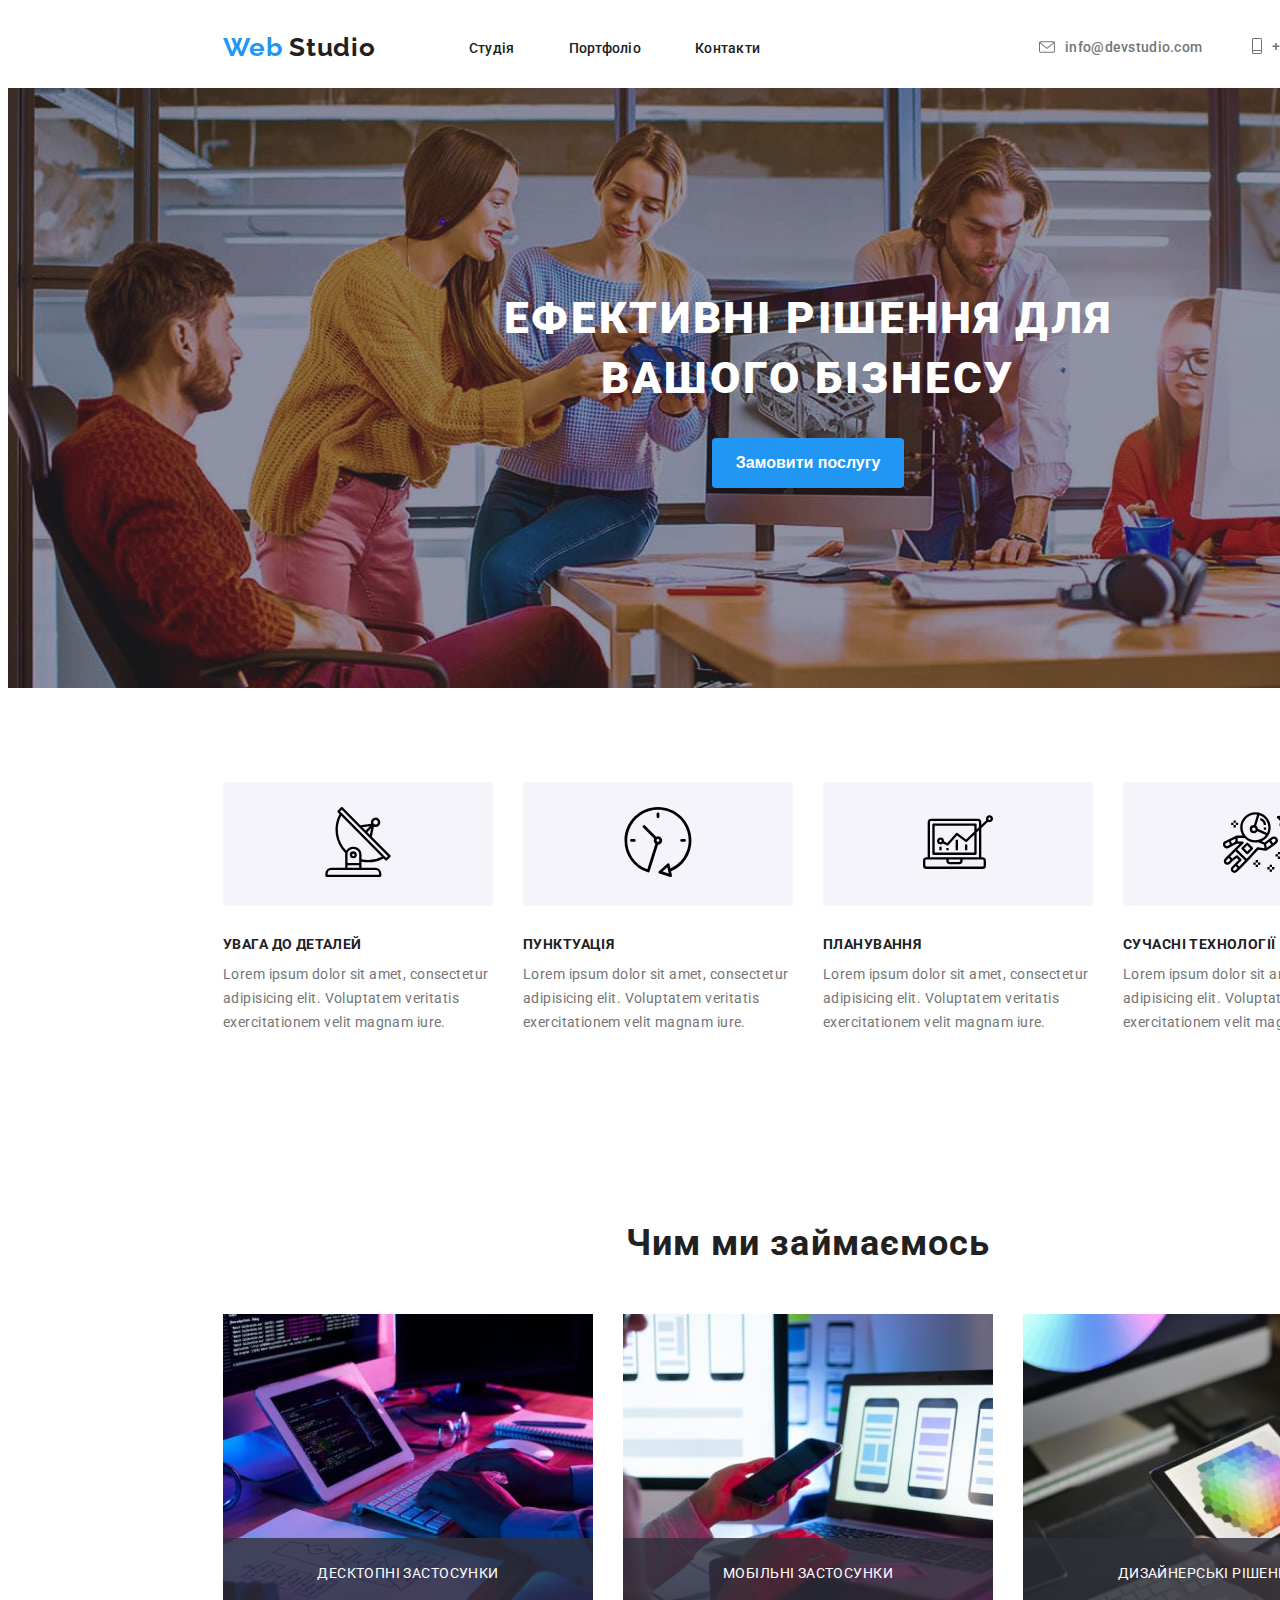
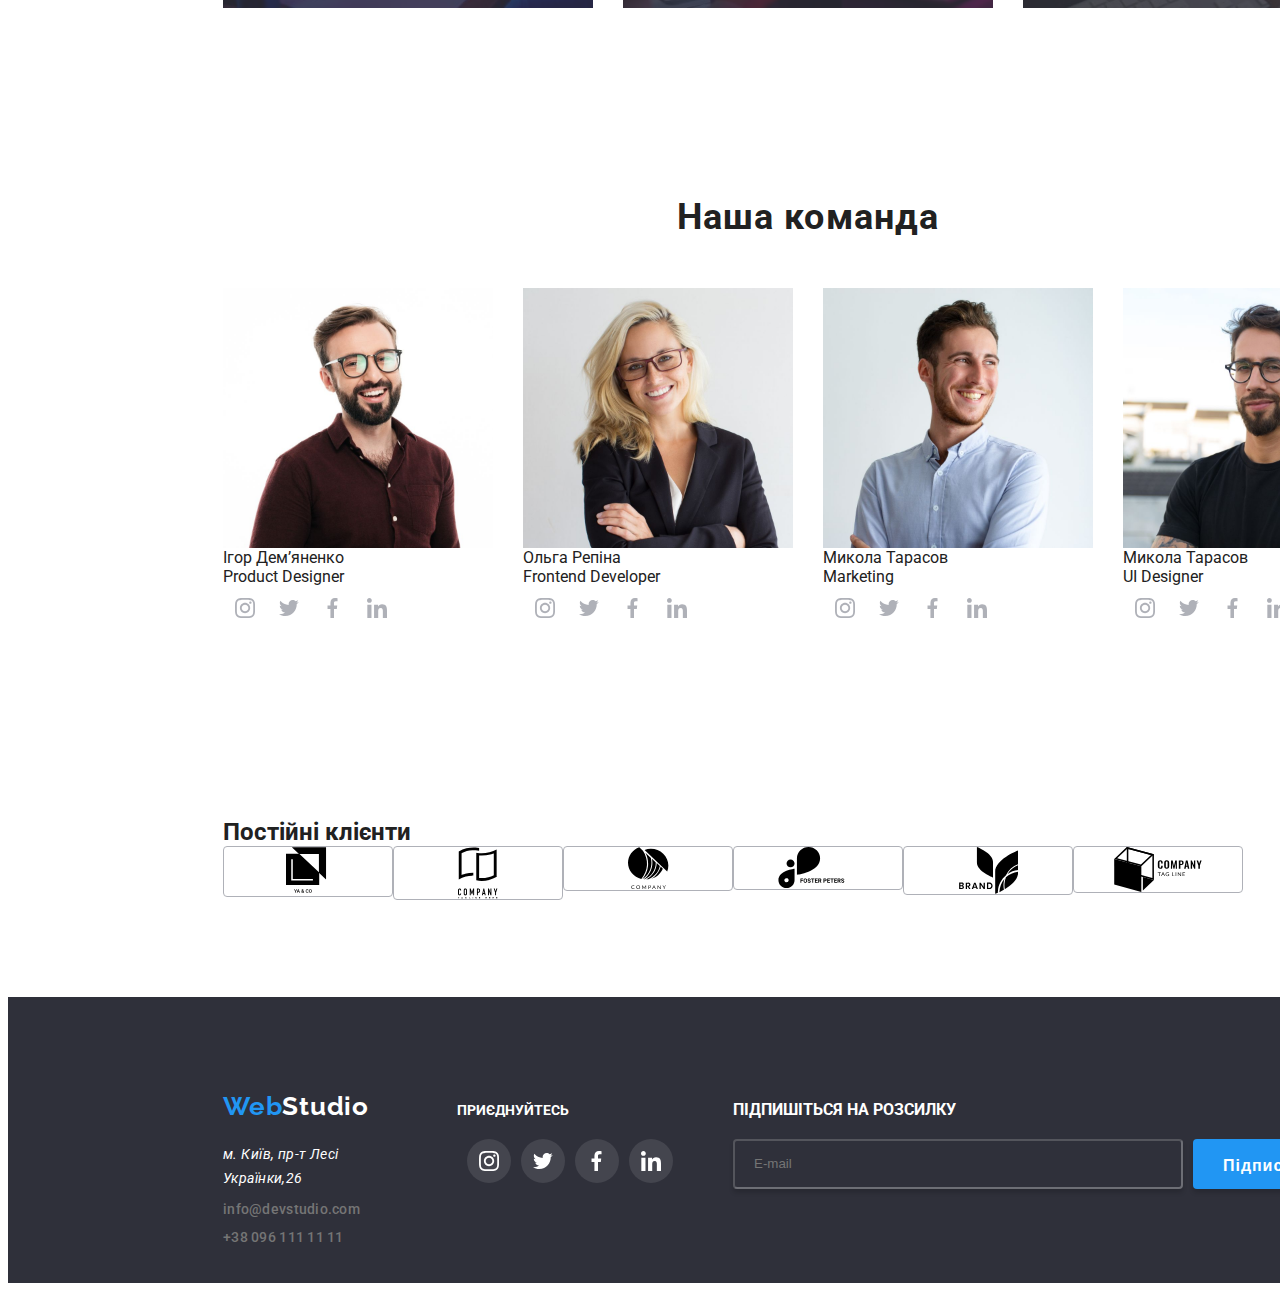
==== commit e587f0ce: "виправляє футер" ====
--- a/index.html
+++ b/index.html
@@ -62,7 +62,7 @@
                 <h1 class="hero-title">Ефективні рішення для вашого бізнесу</h1>
                 <button class="hero-button" type="button" data-modal-open>Замовити послугу</button>
                 <!-- бекдроп -->
-            <div class="backdrop is hidden" data-modal>
+            <div class="backdrop is-hidden" data-modal>
             <!-- модальне вікно -->
             <div class="modal">
             <button class="closebutton" type="button" class="modal-button" data-modal-close>
--- a/css/main.min.css
+++ b/css/main.min.css
@@ -1 +1 @@
-:root{--accent-color: #2196F3;--primary-text-color: #212121;--secondary-text-color:#757575;--thirdly-text-color: #FFFFFF;--background-color:#2F303A;--svg:#AFB1B8;--card-border-line: #EEEEEE}body{font-family:"Roboto",sans-serif;color:var(--primary-text-color)}*,*::before,*::after{-webkit-box-sizing:border-box;box-sizing:border-box}h1,h2,h3,p,ul{padding:0;margin:0}a{text-decoration:none;margin:0;padding:0;color:var(--primary-text-color)}ul{list-style:none}img{display:block;max-width:100%;height:auto}.section,.hero,.header{width:1600px;padding-top:94px;padding-bottom:94px}.container,.nav{width:1200px;padding-left:15px;padding-right:15px;margin-left:auto;margin-right:auto}title{margin-bottom:50px;font-weight:700;font-size:36px;line-height:42px;text-align:center;letter-spacing:.03em}.header{padding-top:24px;padding-bottom:25px}.nav{display:-webkit-box;display:-ms-flexbox;display:flex;-webkit-box-align:center;-ms-flex-align:center;align-items:center}.logo{font-family:"Raleway";font-style:normal;font-weight:700;font-size:26px;line-height:31px;letter-spacing:.03em;color:#212121}.logo span{color:var(--accent-color)}nav{margin-left:93px}.nav-list{display:-webkit-box;display:-ms-flexbox;display:flex}.nav-item:not(:first-child){margin-left:54px}.nav-link,.contact-link{font-style:normal;font-weight:500;font-size:14px;line-height:16px;letter-spacing:.02em;color:var(--primary-text-color);-webkit-transition:color 250ms cubic-bezier(0.4, 0, 0.2, 1) 250ms;transition:color 250ms cubic-bezier(0.4, 0, 0.2, 1) 250ms}.contact-icon{margin-right:10px;fill:currentColor;margin-top:auto;margin-bottom:auto}.nav-link:hover,.nav-link:focus{color:var(--accent-color)}.contacts-list{display:-webkit-box;display:-ms-flexbox;display:flex;margin-left:auto}.contact-item:not(:first-child){margin-left:50px}.contact-link{color:var(--secondary-text-color);display:-webkit-inline-box;display:-ms-inline-flexbox;display:inline-flex}.contact-link:hover,.contact-link:focus{color:var(--accent-color)}.hero{padding-top:200px;padding-bottom:200px;background-color:var(--background-color);background-image:-webkit-gradient(linear, left bottom, left top, from(rgba(47, 48, 58, 0.4)), to(rgba(47, 48, 58, 0.4))),url(/images/images.hero/Img\ \(3\)\ \(1\).jpg);background-image:linear-gradient(0deg, rgba(47, 48, 58, 0.4), rgba(47, 48, 58, 0.4)),url(/images/images.hero/Img\ \(3\)\ \(1\).jpg);background-size:center}section{width:1600px;padding-top:94px;padding-bottom:94px}.hero-title{left:452px;width:696px;margin-bottom:30px;margin-left:auto;margin-right:auto;font-style:normal;font-weight:900;font-size:44px;line-height:60px;text-align:center;letter-spacing:.06em;text-transform:uppercase;color:var(--thirdly-text-color)}.hero-button{display:-webkit-inline-box;display:-ms-inline-flexbox;display:inline-flex;background-color:var(--accent-color);color:var(--thirdly-text-color);font-weight:700;font-size:16px;line-height:30px;border:none;border-radius:4px;padding:10px 24px;cursor:pointer}.backdrop{z-index:3;position:fixed;top:0;left:0;width:100%;height:100%;background-color:rgba(0,0,0,.2)}.backdrop.is-hidden{opacity:0;pointer-events:none}.modal{position:absolute;top:50%;left:50%;-webkit-transform:translate(-50%, -50%);transform:translate(-50%, -50%);padding:40px;width:528px;height:581px;background-color:var(--thirdly-text-color)}.closebutton{background-color:var(--thirdly-text-color);border:1px solid rgba(0,0,0,.1);border-radius:50%;width:30px;height:30px;position:absolute;top:8px;right:8px}.svgclosebutton{width:11px;height:11px}.modal-title{font-weight:700;font-size:20px;line-height:23px;text-align:center;letter-spacing:.03em;margin-bottom:12px}.modal-icon{position:absolute;top:50%;left:15px}.field-item:focus-within .modal-icon{fill:var(--accent-color)}.fields{display:-webkit-box;display:-ms-flexbox;display:flex;-webkit-box-orient:vertical;-webkit-box-direction:normal;-ms-flex-direction:column;flex-direction:column}.field-item{position:relative;text-align:left;font-weight:400;font-size:12px;line-height:14px;letter-spacing:.01em;color:var(--secondary-text-color)}.field-item:not(:last-child){margin-bottom:16px}.field-item input{width:100%;height:40px;padding-left:42px;border:1px solid rgba(33,33,33,.2);border-radius:4px;outline:none}.field-item:focus-within .field-item input{border:1px solid var(--accent-color)}.field-item textarea{resize:none;width:100%;height:120px;padding:12px 16px;outline:none;border:1px solid rgba(33,33,33,.2);border-radius:4px}.field-item:focus-within .field-item textarea{border:1px solid var(--accent-color)}.checkbox-link{text-decoration:underline;color:var(--accent-color)}.checkbox input{-webkit-appearance:none;-moz-appearance:none;appearance:none}.checkbox-icon{border:1px solid var(--primary-text-color);border-radius:2px;fill:var(--thirdly-text-color)}.checkbox input:checked+.checkbox-icon{background-color:var(--accent-color);border:1px solid var(--accent-color)}.modallink{margin-top:20px}.modal-button{width:200px;height:50px;-webkit-box-shadow:0px 4px 4px rgba(0,0,0,.15);box-shadow:0px 4px 4px rgba(0,0,0,.15);border-radius:4px;background-color:var(--accent-color);border:none;margin-top:30px}.modalbuttontext{font-size:16px;line-height:30px;-webkit-box-align:center;-ms-flex-align:center;align-items:center;text-align:center;letter-spacing:.06em;color:var(--thirdly-text-color)}.visually-hidden{position:absolute;width:1px;height:1px;border:0;margin:-1px;padding:0;clip:rect(0 0 0 0);overflow:hidden}.fetures{display:-webkit-box;display:-ms-flexbox;display:flex;-webkit-box-pack:justify;-ms-flex-pack:justify;justify-content:space-between}.fetures-item{width:270px}.features-icon{width:70px;height:70px}.icon-box{width:270px;background-color:#f5f4fa;padding:25px 100px;margin-bottom:30px;border-radius:4px}.features-title{font-weight:700;font-size:14px;line-height:16px;letter-spacing:.03em;text-transform:uppercase;margin-bottom:10px}.feature-text{font-weight:400;font-size:14px;line-height:24px;letter-spacing:.03em;color:var(--secondary-text-color)}.what-we-do{font-weight:700;font-size:36px;line-height:42px;text-align:center;letter-spacing:.03em;margin-bottom:50px}.thumbwhatwedo{position:relative}.overlaywhatwedo{position:absolute;background-color:rgba(47,48,58,.8);color:var(--thirdly-text-color);bottom:0;width:100%;padding:27px}.overlaywhatwedo-text{font-size:14px;line-height:16px;text-align:center;letter-spacing:.03em}.work{display:-webkit-box;display:-ms-flexbox;display:flex;-ms-flex-wrap:wrap;flex-wrap:wrap;margin:-15px}.work-item{width:calc((100% - 90px)/3);margin:15px}.team{display:-webkit-box;display:-ms-flexbox;display:flex;-ms-flex-wrap:wrap;flex-wrap:wrap;margin:-15px}.team-members{width:calc((100% - 120px)/4);margin:15px}.team-members img{height:260px;width:270px}.our-team{font-weight:700;font-size:36px;line-height:42px;text-align:center;letter-spacing:.03em;margin-bottom:50px}.sosialmedia{display:-webkit-box;display:-ms-flexbox;display:flex}.svglist{display:-webkit-inline-box;display:-ms-inline-flexbox;display:inline-flex;width:44px;height:44px;-webkit-box-pack:center;-ms-flex-pack:center;justify-content:center;-webkit-box-align:center;-ms-flex-align:center;align-items:center;border-radius:50%;background-color:#fff;color:#afb1b8;-webkit-box-orient:horizontal;-webkit-box-direction:normal;-ms-flex-direction:row;flex-direction:row;-webkit-transition:background-color 250ms cubic-bezier(0.4, 0, 0.2, 1),color 250ms cubic-bezier(0.4, 0, 0.2, 1) 250ms;transition:background-color 250ms cubic-bezier(0.4, 0, 0.2, 1),color 250ms cubic-bezier(0.4, 0, 0.2, 1) 250ms}.svglist:hover,.svglist:focus{background-color:#2196f3;color:#fff}.svgstyle{width:20px;height:20px;fill:currentColor}.customers-list{display:-webkit-box;display:-ms-flexbox;display:flex}.customers-link{display:-webkit-inline-box;display:-ms-inline-flexbox;display:inline-flex;-webkit-box-pack:center;-ms-flex-pack:center;justify-content:center;-webkit-box-align:center;-ms-flex-align:center;align-items:center;width:170px;border:1px solid var(--svg);border-radius:4px;color:var(--svg);-webkit-box-orient:horizontal;-webkit-box-direction:normal;-ms-flex-direction:row;flex-direction:row}.customers-link:hover,.customers-link:focus{border:1px solid var(--accent-color)}footer{padding-top:60px;padding-bottom:60px}.footer-items{display:-webkit-box;display:-ms-flexbox;display:flex;-webkit-box-align:baseline;-ms-flex-align:baseline;align-items:baseline}.footer .logo{color:var(--thirdly-text-color)}.footer .contacts-list{display:block;margin-top:9px}.footer address{font-size:14px;line-height:24px;letter-spacing:.03em;color:var(--thirdly-text-color);margin-top:20px}address{font-size:14px;line-height:24px;letter-spacing:.03em;color:var(--thirdly-text-color);margin-top:20px}.footer .contact-item:last-child{margin-left:0;margin-top:9px}.footer-contacts{height:81px;width:231px;margin-right:70px}.join-networks{color:var(--thirdly-text-color);font-size:14px;line-height:1.2;font-weight:700;text-transform:uppercase}.networks-list{display:-webkit-box;display:-ms-flexbox;display:flex}.networks-link{-webkit-box-pack:center;-ms-flex-pack:center;justify-content:center;-webkit-box-align:center;-ms-flex-align:center;align-items:center;display:-webkit-inline-box;display:-ms-inline-flexbox;display:inline-flex;width:44px;height:44px;border-radius:50%;background-color:rgba(255,255,255,.1);color:#fff;margin-top:20px;-webkit-transition:background-color 250ms cubic-bezier(0.4, 0, 0.2, 1);transition:background-color 250ms cubic-bezier(0.4, 0, 0.2, 1)}.networks-link:hover,.networks-link:focus{background-color:#2196f3}.networks-link:not(:first-child){margin-left:10px}.networks-icon{width:20px;height:20px;fill:currentColor}.footerform{margin-left:60px}.footertext{color:var(--thirdly-text-color)}.footer-input{width:450px;height:50px;border-radius:4px;background-color:var(--background-color);border-color:rgba(255,255,255,.3);-webkit-box-shadow:0px 4px 4px rgba(0,0,0,.15);box-shadow:0px 4px 4px rgba(0,0,0,.15);display:-webkit-box;display:-ms-flexbox;display:flex;margin-top:20px;outline:none}.footer-input::-webkit-input-placeholder{position:relative;left:17px}.footer-input::-moz-placeholder{position:relative;left:17px}.footer-input:-ms-input-placeholder{position:relative;left:17px}.footer-input::-ms-input-placeholder{position:relative;left:17px}.footer-input::placeholder{position:relative;left:17px}.footerline{display:-webkit-box;display:-ms-flexbox;display:flex;-webkit-box-orient:horizontal;-webkit-box-direction:normal;-ms-flex-direction:row;flex-direction:row}.footer-button{width:200px;height:50px;background:var(--accent-color);-webkit-box-shadow:0px 4px 4px rgba(0,0,0,.15);box-shadow:0px 4px 4px rgba(0,0,0,.15);border-radius:4px;border:none;color:var(--thirdly-text-color);font-weight:700;font-size:16px;line-height:30px;-webkit-box-align:center;-ms-flex-align:center;align-items:center;text-align:center;letter-spacing:.06em;margin-top:20px;margin-left:10px}.footer-button::after{content:"";background-image:url(../images/yflf/iconsend.svg);color:var(--thirdly-text-color);display:inline-block;width:24px;height:24px;position:relative;top:6px;left:4px}.send-icon{fill:var(--thirdly-text-color);display:inline-block;width:24px;height:24px;-webkit-box-pack:center;-ms-flex-pack:center;justify-content:center;-webkit-box-align:center;-ms-flex-align:center;align-items:center}.filter{display:-webkit-box;display:-ms-flexbox;display:flex;-webkit-box-pack:center;-ms-flex-pack:center;justify-content:center;margin-bottom:50px}.filter-item:not(:last-child){margin-right:8px}.filter-btn{border-radius:4px;border:none;padding:6px 26px;font-weight:500;font-size:16px;line-height:26px;text-align:center;letter-spacing:.03em;background:#f5f4fa;-webkit-transition:background-color 250ms cubic-bezier(0.4, 0, 0.2, 1),color 250ms cubic-bezier(0.4, 0, 0.2, 1) 250ms;transition:background-color 250ms cubic-bezier(0.4, 0, 0.2, 1),color 250ms cubic-bezier(0.4, 0, 0.2, 1) 250ms}.filter-btn:hover,.filter-btn:focus{background:var(--accent-color);color:var(--thirdly-text-color);-webkit-box-shadow:0px 3px 1px rgba(0,0,0,.1),0px 1px 2px rgba(0,0,0,.08),0px 2px 2px rgba(0,0,0,.12);box-shadow:0px 3px 1px rgba(0,0,0,.1),0px 1px 2px rgba(0,0,0,.08),0px 2px 2px rgba(0,0,0,.12)}.examples{margin:-15px;display:-webkit-box;display:-ms-flexbox;display:flex;-ms-flex-wrap:wrap;flex-wrap:wrap}.examples-link{width:calc((100% - 90px)/3);margin:15px}.thumb{position:relative;overflow:hidden}.overlay{background-color:rgba(33,150,243,.9);padding:69px 24px;position:absolute;top:0;left:0;width:100%;height:100%;-webkit-transform:translateY(100%);transform:translateY(100%);-webkit-transition:-webkit-transform 250ms cubic-bezier(0.4, 0, 0.2, 1);transition:-webkit-transform 250ms cubic-bezier(0.4, 0, 0.2, 1);transition:transform 250ms cubic-bezier(0.4, 0, 0.2, 1);transition:transform 250ms cubic-bezier(0.4, 0, 0.2, 1), -webkit-transform 250ms cubic-bezier(0.4, 0, 0.2, 1)}.examples-link:hover .overlay,.examples-link:focus .overlay{-webkit-transform:translateY(0);transform:translateY(0)}.overlay-text{font-size:18px;line-height:28px;letter-spacing:.03em;color:var(--thirdly-text-color)}.link-text{padding:20px 24px;border-left:1px solid var(--card-border-line);border-right:1px solid var(--card-border-line);border-bottom:1px solid var(--card-border-line)}.examples-link:hover .link-text,.examples-link:focus .link-text{-webkit-box-shadow:0px 1px 1px rgba(0,0,0,.12),0px 4px 4px rgba(0,0,0,.06),1px 4px 6px rgba(0,0,0,.16);box-shadow:0px 1px 1px rgba(0,0,0,.12),0px 4px 4px rgba(0,0,0,.06),1px 4px 6px rgba(0,0,0,.16)}footer{background-color:var(--background-color)}/*# sourceMappingURL=main.min.css.map */+:root{--accent-color: #2196F3;--primary-text-color: #212121;--secondary-text-color:#757575;--thirdly-text-color: #FFFFFF;--background-color:#2F303A;--svg:#AFB1B8;--card-border-line: #EEEEEE}body{font-family:"Roboto",sans-serif;color:var(--primary-text-color)}*,*::before,*::after{-webkit-box-sizing:border-box;box-sizing:border-box}h1,h2,h3,p,ul{padding:0;margin:0}a{text-decoration:none;margin:0;padding:0;color:var(--primary-text-color)}ul{list-style:none}img{display:block;max-width:100%;height:auto}.section,.hero,.header{width:1600px;padding-top:94px;padding-bottom:94px}.container,.nav{width:1200px;padding-left:15px;padding-right:15px;margin-left:auto;margin-right:auto}title{margin-bottom:50px;font-weight:700;font-size:36px;line-height:42px;text-align:center;letter-spacing:.03em}.header{padding-top:24px;padding-bottom:25px}.nav{display:-webkit-box;display:-ms-flexbox;display:flex;-webkit-box-align:center;-ms-flex-align:center;align-items:center}.logo{font-family:"Raleway";font-style:normal;font-weight:700;font-size:26px;line-height:31px;letter-spacing:.03em;color:#212121}.logo span{color:var(--accent-color)}nav{margin-left:93px}.nav-list{display:-webkit-box;display:-ms-flexbox;display:flex}.nav-item:not(:first-child){margin-left:54px}.nav-link,.contact-link{font-style:normal;font-weight:500;font-size:14px;line-height:16px;letter-spacing:.02em;color:var(--primary-text-color);-webkit-transition:color 250ms cubic-bezier(0.4, 0, 0.2, 1) 250ms;transition:color 250ms cubic-bezier(0.4, 0, 0.2, 1) 250ms}.contact-icon{margin-right:10px;fill:currentColor;margin-top:auto;margin-bottom:auto}.nav-link:hover,.nav-link:focus{color:var(--accent-color)}.contacts-list{display:-webkit-box;display:-ms-flexbox;display:flex;margin-left:auto}.contact-item:not(:first-child){margin-left:50px}.contact-link{color:var(--secondary-text-color);display:-webkit-inline-box;display:-ms-inline-flexbox;display:inline-flex}.contact-link:hover,.contact-link:focus{color:var(--accent-color)}.hero{padding-top:200px;padding-bottom:200px;background-image:-webkit-gradient(linear, left bottom, left top, from(rgba(47, 48, 58, 0.4)), to(rgba(47, 48, 58, 0.4))),url(/images/yflf/bgi.jpg);background-image:linear-gradient(0deg, rgba(47, 48, 58, 0.4), rgba(47, 48, 58, 0.4)),url(/images/yflf/bgi.jpg);background-size:center}section{width:1600px;padding-top:94px;padding-bottom:94px}.hero-title{left:452px;width:696px;margin-bottom:30px;margin-left:auto;margin-right:auto;font-style:normal;font-weight:900;font-size:44px;line-height:60px;text-align:center;letter-spacing:.06em;text-transform:uppercase;color:var(--thirdly-text-color)}.hero-button{display:-webkit-inline-box;display:-ms-inline-flexbox;display:inline-flex;background-color:var(--accent-color);color:var(--thirdly-text-color);font-weight:700;font-size:16px;line-height:30px;border:none;border-radius:4px;padding:10px 24px;cursor:pointer}.backdrop{z-index:3;position:fixed;top:0;left:0;width:100%;height:100%;background-color:rgba(0,0,0,.2)}.backdrop.is-hidden{opacity:0;pointer-events:none}.modal{position:absolute;top:50%;left:50%;-webkit-transform:translate(-50%, -50%);transform:translate(-50%, -50%);padding:40px;width:528px;height:581px;background-color:var(--thirdly-text-color)}.closebutton{background-color:var(--thirdly-text-color);border:1px solid rgba(0,0,0,.1);border-radius:50%;width:30px;height:30px;position:absolute;top:8px;right:8px}.svgclosebutton{width:11px;height:11px}.modal-title{font-weight:700;font-size:20px;line-height:23px;text-align:center;letter-spacing:.03em;margin-bottom:12px}.modal-icon{position:absolute;top:50%;left:15px}.field-item:focus-within .modal-icon{fill:var(--accent-color)}.fields{display:-webkit-box;display:-ms-flexbox;display:flex;-webkit-box-orient:vertical;-webkit-box-direction:normal;-ms-flex-direction:column;flex-direction:column}.field-item{position:relative;text-align:left;font-weight:400;font-size:12px;line-height:14px;letter-spacing:.01em;color:var(--secondary-text-color)}.field-item:not(:last-child){margin-bottom:16px}.field-item input{width:100%;height:40px;padding-left:42px;border:1px solid rgba(33,33,33,.2);border-radius:4px;outline:none}.field-item:focus-within .field-item input{border:1px solid var(--accent-color)}.field-item textarea{resize:none;width:100%;height:120px;padding:12px 16px;outline:none;border:1px solid rgba(33,33,33,.2);border-radius:4px}.field-item:focus-within .field-item textarea{border:1px solid var(--accent-color)}.checkbox-link{text-decoration:underline;color:var(--accent-color)}.checkbox input{-webkit-appearance:none;-moz-appearance:none;appearance:none}.checkbox-icon{border:1px solid var(--primary-text-color);border-radius:2px;fill:var(--thirdly-text-color)}.checkbox input:checked+.checkbox-icon{background-color:var(--accent-color);border:1px solid var(--accent-color)}.modallink{margin-top:20px}.modal-button{width:200px;height:50px;-webkit-box-shadow:0px 4px 4px rgba(0,0,0,.15);box-shadow:0px 4px 4px rgba(0,0,0,.15);border-radius:4px;background-color:var(--accent-color);border:none;margin-top:30px}.modalbuttontext{font-size:16px;line-height:30px;-webkit-box-align:center;-ms-flex-align:center;align-items:center;text-align:center;letter-spacing:.06em;color:var(--thirdly-text-color)}.visually-hidden{position:absolute;width:1px;height:1px;border:0;margin:-1px;padding:0;clip:rect(0 0 0 0);overflow:hidden}.fetures{display:-webkit-box;display:-ms-flexbox;display:flex;-webkit-box-pack:justify;-ms-flex-pack:justify;justify-content:space-between}.fetures-item{width:270px}.features-icon{width:70px;height:70px}.icon-box{width:270px;background-color:#f5f4fa;padding:25px 100px;margin-bottom:30px;border-radius:4px}.features-title{font-weight:700;font-size:14px;line-height:16px;letter-spacing:.03em;text-transform:uppercase;margin-bottom:10px}.feature-text{font-weight:400;font-size:14px;line-height:24px;letter-spacing:.03em;color:var(--secondary-text-color)}.what-we-do{font-weight:700;font-size:36px;line-height:42px;text-align:center;letter-spacing:.03em;margin-bottom:50px}.thumbwhatwedo{position:relative}.overlaywhatwedo{position:absolute;background-color:rgba(47,48,58,.8);color:var(--thirdly-text-color);bottom:0;width:100%;padding:27px}.overlaywhatwedo-text{font-size:14px;line-height:16px;text-align:center;letter-spacing:.03em}.work{display:-webkit-box;display:-ms-flexbox;display:flex;-ms-flex-wrap:wrap;flex-wrap:wrap;margin:-15px}.work-item{width:calc((100% - 90px)/3);margin:15px}.team{display:-webkit-box;display:-ms-flexbox;display:flex;-ms-flex-wrap:wrap;flex-wrap:wrap;margin:-15px}.team-members{width:calc((100% - 120px)/4);margin:15px}.team-members img{height:260px;width:270px}.our-team{font-weight:700;font-size:36px;line-height:42px;text-align:center;letter-spacing:.03em;margin-bottom:50px}.sosialmedia{display:-webkit-box;display:-ms-flexbox;display:flex}.svglist{display:-webkit-inline-box;display:-ms-inline-flexbox;display:inline-flex;width:44px;height:44px;-webkit-box-pack:center;-ms-flex-pack:center;justify-content:center;-webkit-box-align:center;-ms-flex-align:center;align-items:center;border-radius:50%;background-color:#fff;color:#afb1b8;-webkit-box-orient:horizontal;-webkit-box-direction:normal;-ms-flex-direction:row;flex-direction:row;-webkit-transition:background-color 250ms cubic-bezier(0.4, 0, 0.2, 1),color 250ms cubic-bezier(0.4, 0, 0.2, 1) 250ms;transition:background-color 250ms cubic-bezier(0.4, 0, 0.2, 1),color 250ms cubic-bezier(0.4, 0, 0.2, 1) 250ms}.svglist:hover,.svglist:focus{background-color:#2196f3;color:#fff}.svgstyle{width:20px;height:20px;fill:currentColor}.customers-list{display:-webkit-box;display:-ms-flexbox;display:flex}.customers-link{display:-webkit-inline-box;display:-ms-inline-flexbox;display:inline-flex;-webkit-box-pack:center;-ms-flex-pack:center;justify-content:center;-webkit-box-align:center;-ms-flex-align:center;align-items:center;width:170px;border:1px solid var(--svg);border-radius:4px;color:var(--svg);-webkit-box-orient:horizontal;-webkit-box-direction:normal;-ms-flex-direction:row;flex-direction:row}.customers-link:hover,.customers-link:focus{border:1px solid var(--accent-color)}footer{padding-top:60px;padding-bottom:60px}.footer-items{display:-webkit-box;display:-ms-flexbox;display:flex;-webkit-box-align:baseline;-ms-flex-align:baseline;align-items:baseline}.footer .logo{color:var(--thirdly-text-color)}.footer .contacts-list{display:block;margin-top:9px}.footer address{font-size:14px;line-height:24px;letter-spacing:.03em;color:var(--thirdly-text-color);margin-top:20px}address{font-size:14px;line-height:24px;letter-spacing:.03em;color:var(--thirdly-text-color);margin-top:20px}.footer .contact-item:last-child{margin-left:0;margin-top:9px}.footer-contacts{height:81px;width:231px;margin-right:70px}.join-networks{color:var(--thirdly-text-color);font-size:14px;line-height:1.2;font-weight:700;text-transform:uppercase}.networks-list{display:-webkit-box;display:-ms-flexbox;display:flex;margin-top:20px}.networks-link{-webkit-box-pack:center;-ms-flex-pack:center;justify-content:center;-webkit-box-align:center;-ms-flex-align:center;align-items:center;display:-webkit-inline-box;display:-ms-inline-flexbox;display:inline-flex;width:44px;height:44px;border-radius:50%;background-color:rgba(255,255,255,.1);color:#fff;margin-left:10px;-webkit-transition:background-color 250ms cubic-bezier(0.4, 0, 0.2, 1);transition:background-color 250ms cubic-bezier(0.4, 0, 0.2, 1)}.networks-link:hover,.networks-link:focus{background-color:#2196f3}.networks-link:not(:first-child){margin-left:10px}.networks-icon{width:20px;height:20px;fill:currentColor}.footerform{margin-left:60px}.footertext{color:var(--thirdly-text-color)}.footer-input{width:450px;height:50px;border-radius:4px;background-color:var(--background-color);border-color:rgba(255,255,255,.3);-webkit-box-shadow:0px 4px 4px rgba(0,0,0,.15);box-shadow:0px 4px 4px rgba(0,0,0,.15);display:-webkit-box;display:-ms-flexbox;display:flex;margin-top:20px;outline:none}.footer-input::-webkit-input-placeholder{position:relative;left:17px}.footer-input::-moz-placeholder{position:relative;left:17px}.footer-input:-ms-input-placeholder{position:relative;left:17px}.footer-input::-ms-input-placeholder{position:relative;left:17px}.footer-input::placeholder{position:relative;left:17px}.footerline{display:-webkit-box;display:-ms-flexbox;display:flex;-webkit-box-orient:horizontal;-webkit-box-direction:normal;-ms-flex-direction:row;flex-direction:row}.footer-button{width:200px;height:50px;background:var(--accent-color);-webkit-box-shadow:0px 4px 4px rgba(0,0,0,.15);box-shadow:0px 4px 4px rgba(0,0,0,.15);border-radius:4px;border:none;color:var(--thirdly-text-color);font-weight:700;font-size:16px;line-height:30px;-webkit-box-align:center;-ms-flex-align:center;align-items:center;text-align:center;letter-spacing:.06em;margin-top:20px;margin-left:10px}.footer-button::after{content:"";background-image:url(../images/yflf/iconsend.svg);color:var(--thirdly-text-color);display:inline-block;width:24px;height:24px;position:relative;top:6px;left:4px}.send-icon{fill:var(--thirdly-text-color);display:inline-block;width:24px;height:24px;-webkit-box-pack:center;-ms-flex-pack:center;justify-content:center;-webkit-box-align:center;-ms-flex-align:center;align-items:center}.filter{display:-webkit-box;display:-ms-flexbox;display:flex;-webkit-box-pack:center;-ms-flex-pack:center;justify-content:center;margin-bottom:50px}.filter-item:not(:last-child){margin-right:8px}.filter-btn{border-radius:4px;border:none;padding:6px 26px;font-weight:500;font-size:16px;line-height:26px;text-align:center;letter-spacing:.03em;background:#f5f4fa;-webkit-transition:background-color 250ms cubic-bezier(0.4, 0, 0.2, 1),color 250ms cubic-bezier(0.4, 0, 0.2, 1) 250ms;transition:background-color 250ms cubic-bezier(0.4, 0, 0.2, 1),color 250ms cubic-bezier(0.4, 0, 0.2, 1) 250ms}.filter-btn:hover,.filter-btn:focus{background:var(--accent-color);color:var(--thirdly-text-color);-webkit-box-shadow:0px 3px 1px rgba(0,0,0,.1),0px 1px 2px rgba(0,0,0,.08),0px 2px 2px rgba(0,0,0,.12);box-shadow:0px 3px 1px rgba(0,0,0,.1),0px 1px 2px rgba(0,0,0,.08),0px 2px 2px rgba(0,0,0,.12)}.examples{margin:-15px;display:-webkit-box;display:-ms-flexbox;display:flex;-ms-flex-wrap:wrap;flex-wrap:wrap}.examples-link{width:calc((100% - 90px)/3);margin:15px}.thumb{position:relative;overflow:hidden}.overlay{background-color:rgba(33,150,243,.9);padding:69px 24px;position:absolute;top:0;left:0;width:100%;height:100%;-webkit-transform:translateY(100%);transform:translateY(100%);-webkit-transition:-webkit-transform 250ms cubic-bezier(0.4, 0, 0.2, 1);transition:-webkit-transform 250ms cubic-bezier(0.4, 0, 0.2, 1);transition:transform 250ms cubic-bezier(0.4, 0, 0.2, 1);transition:transform 250ms cubic-bezier(0.4, 0, 0.2, 1), -webkit-transform 250ms cubic-bezier(0.4, 0, 0.2, 1)}.examples-link:hover .overlay,.examples-link:focus .overlay{-webkit-transform:translateY(0);transform:translateY(0)}.overlay-text{font-size:18px;line-height:28px;letter-spacing:.03em;color:var(--thirdly-text-color)}.link-text{padding:20px 24px;border-left:1px solid var(--card-border-line);border-right:1px solid var(--card-border-line);border-bottom:1px solid var(--card-border-line)}.examples-link:hover .link-text,.examples-link:focus .link-text{-webkit-box-shadow:0px 1px 1px rgba(0,0,0,.12),0px 4px 4px rgba(0,0,0,.06),1px 4px 6px rgba(0,0,0,.16);box-shadow:0px 1px 1px rgba(0,0,0,.12),0px 4px 4px rgba(0,0,0,.06),1px 4px 6px rgba(0,0,0,.16)}footer{background-color:var(--background-color)}/*# sourceMappingURL=main.min.css.map */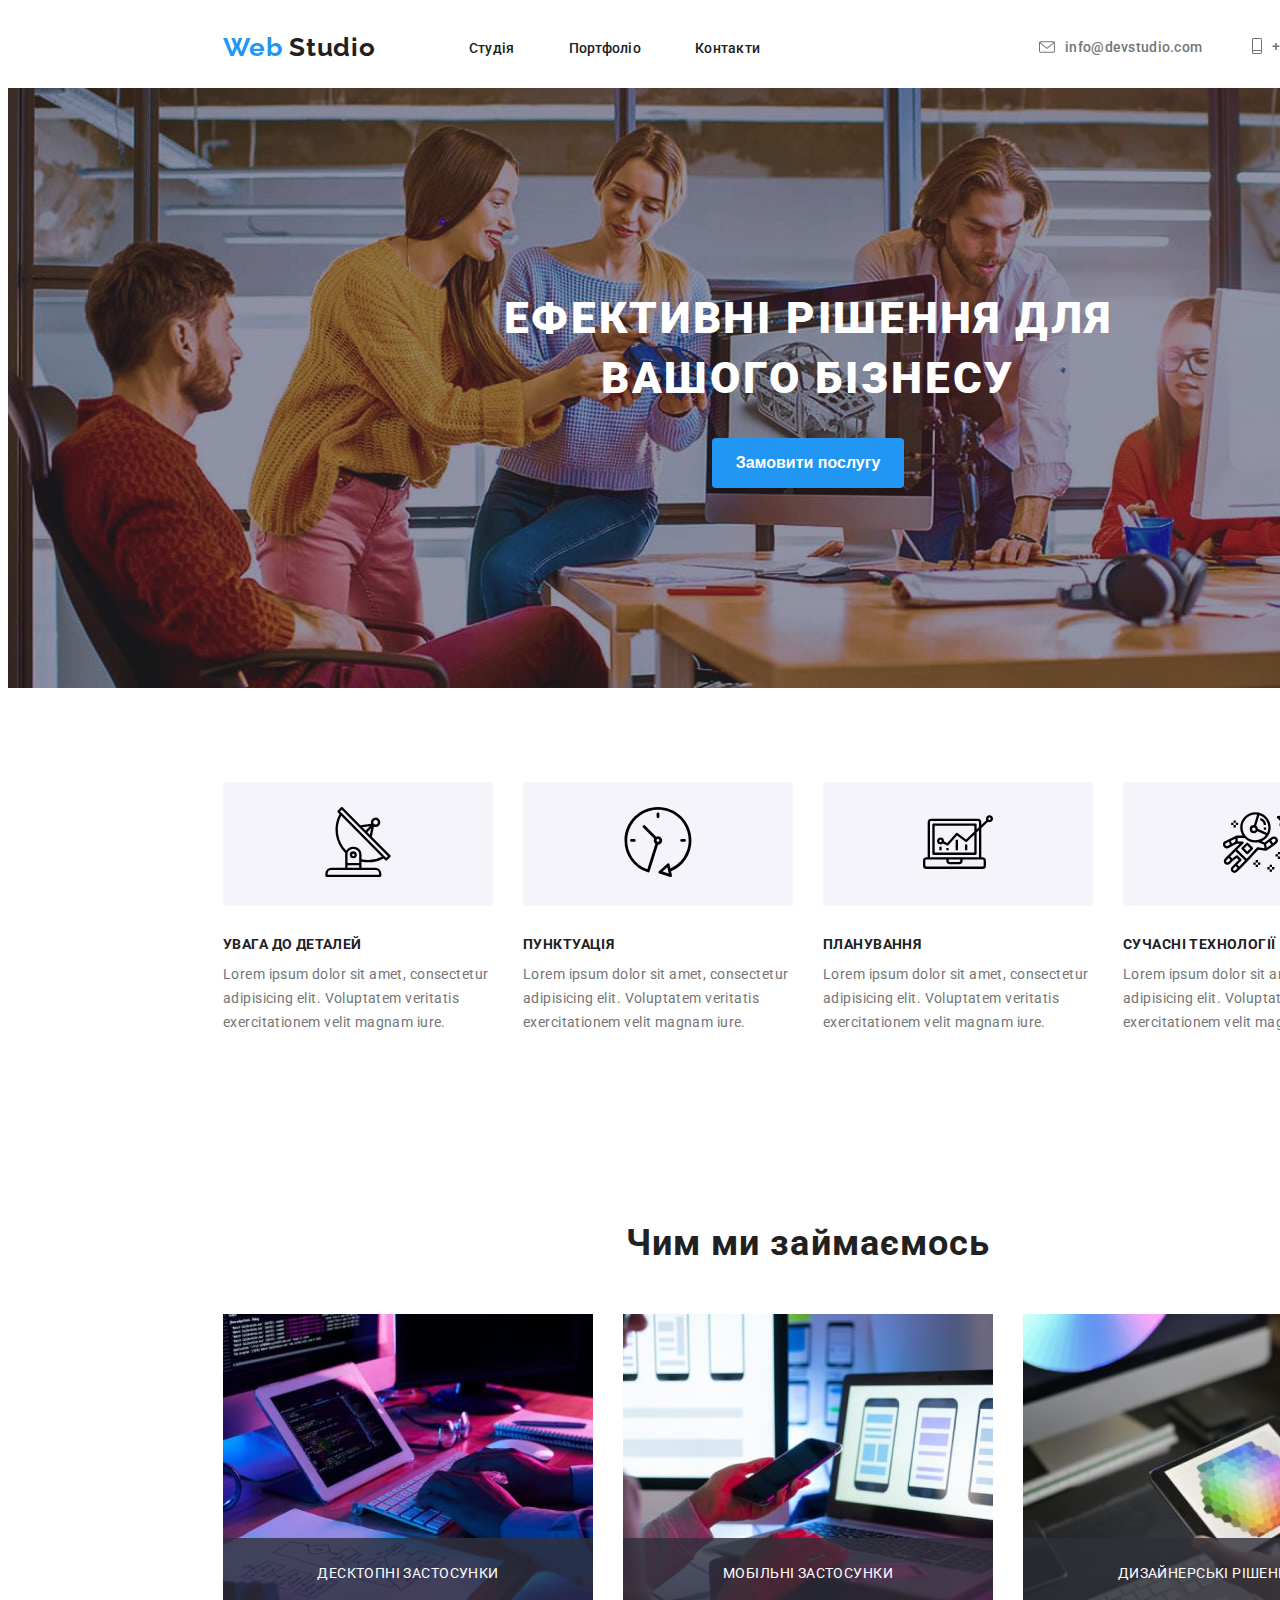
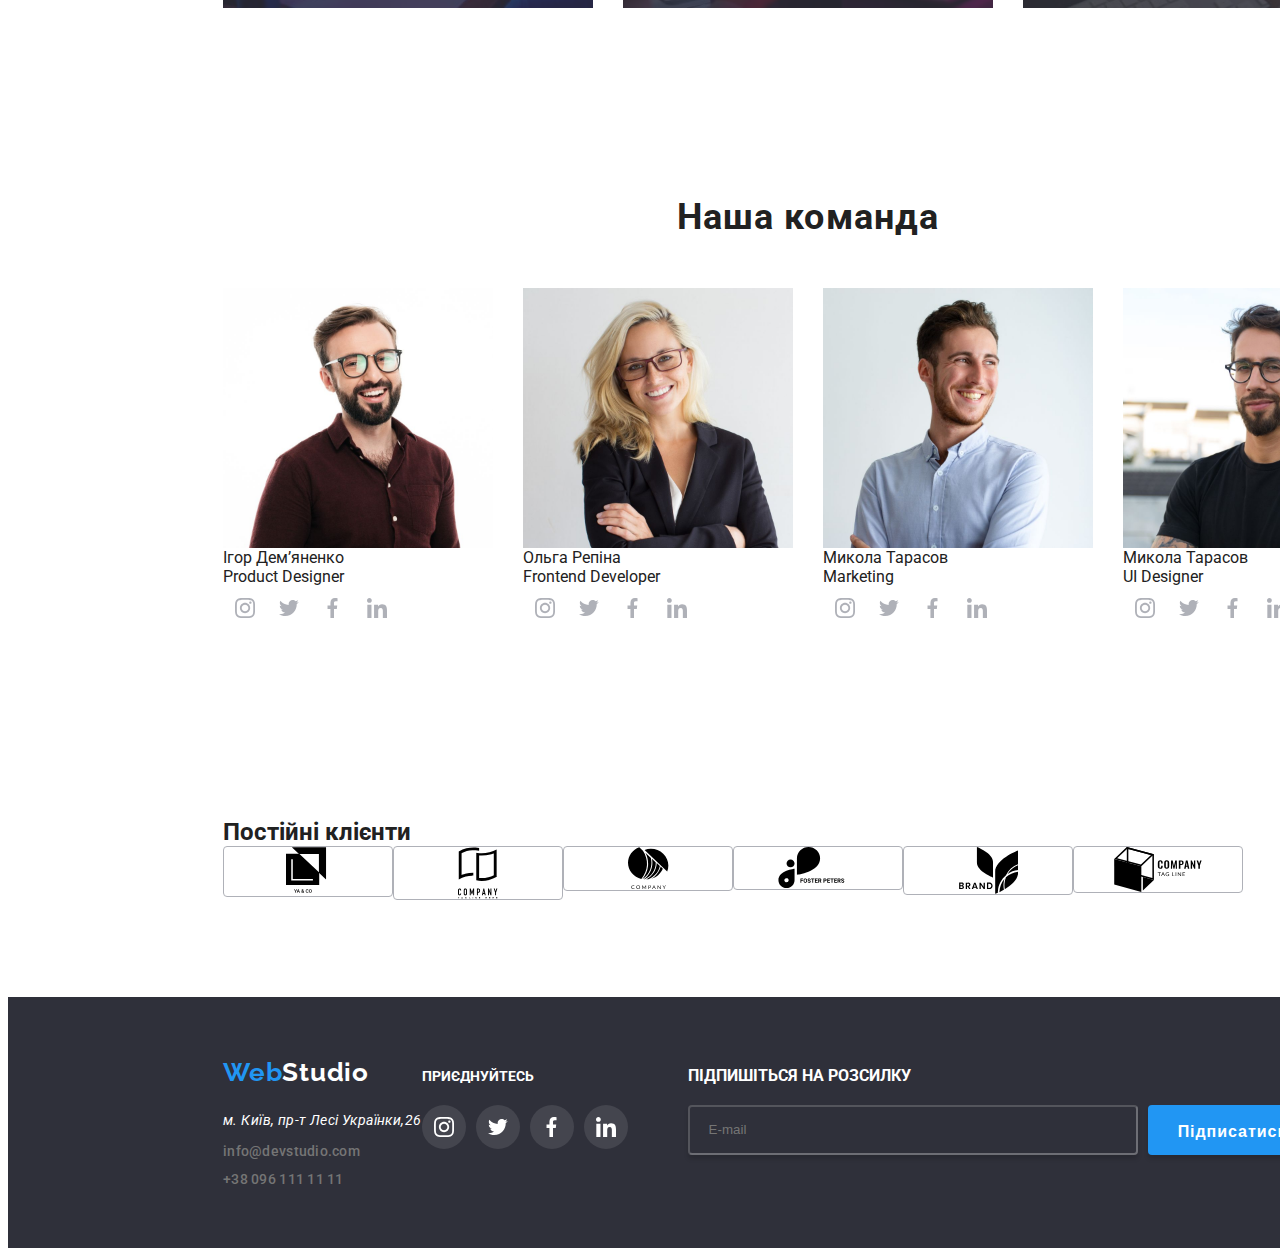
==== commit d0c9e7df: "дороблює футер" ====
--- a/index.html
+++ b/index.html
@@ -406,6 +406,7 @@
                 </li>
             </ul>
                 </div>
+            
             <!-- Приєднуйтесь -->
             <div class="join">
                 <b class="join-networks">Приєднуйтесь</b>
--- a/css/main.min.css
+++ b/css/main.min.css
@@ -1 +1 @@
-:root{--accent-color: #2196F3;--primary-text-color: #212121;--secondary-text-color:#757575;--thirdly-text-color: #FFFFFF;--background-color:#2F303A;--svg:#AFB1B8;--card-border-line: #EEEEEE}body{font-family:"Roboto",sans-serif;color:var(--primary-text-color)}*,*::before,*::after{-webkit-box-sizing:border-box;box-sizing:border-box}h1,h2,h3,p,ul{padding:0;margin:0}a{text-decoration:none;margin:0;padding:0;color:var(--primary-text-color)}ul{list-style:none}img{display:block;max-width:100%;height:auto}.section,.hero,.header{width:1600px;padding-top:94px;padding-bottom:94px}.container,.nav{width:1200px;padding-left:15px;padding-right:15px;margin-left:auto;margin-right:auto}title{margin-bottom:50px;font-weight:700;font-size:36px;line-height:42px;text-align:center;letter-spacing:.03em}.header{padding-top:24px;padding-bottom:25px}.nav{display:-webkit-box;display:-ms-flexbox;display:flex;-webkit-box-align:center;-ms-flex-align:center;align-items:center}.logo{font-family:"Raleway";font-style:normal;font-weight:700;font-size:26px;line-height:31px;letter-spacing:.03em;color:#212121}.logo span{color:var(--accent-color)}nav{margin-left:93px}.nav-list{display:-webkit-box;display:-ms-flexbox;display:flex}.nav-item:not(:first-child){margin-left:54px}.nav-link,.contact-link{font-style:normal;font-weight:500;font-size:14px;line-height:16px;letter-spacing:.02em;color:var(--primary-text-color);-webkit-transition:color 250ms cubic-bezier(0.4, 0, 0.2, 1) 250ms;transition:color 250ms cubic-bezier(0.4, 0, 0.2, 1) 250ms}.contact-icon{margin-right:10px;fill:currentColor;margin-top:auto;margin-bottom:auto}.nav-link:hover,.nav-link:focus{color:var(--accent-color)}.contacts-list{display:-webkit-box;display:-ms-flexbox;display:flex;margin-left:auto}.contact-item:not(:first-child){margin-left:50px}.contact-link{color:var(--secondary-text-color);display:-webkit-inline-box;display:-ms-inline-flexbox;display:inline-flex}.contact-link:hover,.contact-link:focus{color:var(--accent-color)}.hero{padding-top:200px;padding-bottom:200px;background-image:-webkit-gradient(linear, left bottom, left top, from(rgba(47, 48, 58, 0.4)), to(rgba(47, 48, 58, 0.4))),url(/images/yflf/bgi.jpg);background-image:linear-gradient(0deg, rgba(47, 48, 58, 0.4), rgba(47, 48, 58, 0.4)),url(/images/yflf/bgi.jpg);background-size:center}section{width:1600px;padding-top:94px;padding-bottom:94px}.hero-title{left:452px;width:696px;margin-bottom:30px;margin-left:auto;margin-right:auto;font-style:normal;font-weight:900;font-size:44px;line-height:60px;text-align:center;letter-spacing:.06em;text-transform:uppercase;color:var(--thirdly-text-color)}.hero-button{display:-webkit-inline-box;display:-ms-inline-flexbox;display:inline-flex;background-color:var(--accent-color);color:var(--thirdly-text-color);font-weight:700;font-size:16px;line-height:30px;border:none;border-radius:4px;padding:10px 24px;cursor:pointer}.backdrop{z-index:3;position:fixed;top:0;left:0;width:100%;height:100%;background-color:rgba(0,0,0,.2)}.backdrop.is-hidden{opacity:0;pointer-events:none}.modal{position:absolute;top:50%;left:50%;-webkit-transform:translate(-50%, -50%);transform:translate(-50%, -50%);padding:40px;width:528px;height:581px;background-color:var(--thirdly-text-color)}.closebutton{background-color:var(--thirdly-text-color);border:1px solid rgba(0,0,0,.1);border-radius:50%;width:30px;height:30px;position:absolute;top:8px;right:8px}.svgclosebutton{width:11px;height:11px}.modal-title{font-weight:700;font-size:20px;line-height:23px;text-align:center;letter-spacing:.03em;margin-bottom:12px}.modal-icon{position:absolute;top:50%;left:15px}.field-item:focus-within .modal-icon{fill:var(--accent-color)}.fields{display:-webkit-box;display:-ms-flexbox;display:flex;-webkit-box-orient:vertical;-webkit-box-direction:normal;-ms-flex-direction:column;flex-direction:column}.field-item{position:relative;text-align:left;font-weight:400;font-size:12px;line-height:14px;letter-spacing:.01em;color:var(--secondary-text-color)}.field-item:not(:last-child){margin-bottom:16px}.field-item input{width:100%;height:40px;padding-left:42px;border:1px solid rgba(33,33,33,.2);border-radius:4px;outline:none}.field-item:focus-within .field-item input{border:1px solid var(--accent-color)}.field-item textarea{resize:none;width:100%;height:120px;padding:12px 16px;outline:none;border:1px solid rgba(33,33,33,.2);border-radius:4px}.field-item:focus-within .field-item textarea{border:1px solid var(--accent-color)}.checkbox-link{text-decoration:underline;color:var(--accent-color)}.checkbox input{-webkit-appearance:none;-moz-appearance:none;appearance:none}.checkbox-icon{border:1px solid var(--primary-text-color);border-radius:2px;fill:var(--thirdly-text-color)}.checkbox input:checked+.checkbox-icon{background-color:var(--accent-color);border:1px solid var(--accent-color)}.modallink{margin-top:20px}.modal-button{width:200px;height:50px;-webkit-box-shadow:0px 4px 4px rgba(0,0,0,.15);box-shadow:0px 4px 4px rgba(0,0,0,.15);border-radius:4px;background-color:var(--accent-color);border:none;margin-top:30px}.modalbuttontext{font-size:16px;line-height:30px;-webkit-box-align:center;-ms-flex-align:center;align-items:center;text-align:center;letter-spacing:.06em;color:var(--thirdly-text-color)}.visually-hidden{position:absolute;width:1px;height:1px;border:0;margin:-1px;padding:0;clip:rect(0 0 0 0);overflow:hidden}.fetures{display:-webkit-box;display:-ms-flexbox;display:flex;-webkit-box-pack:justify;-ms-flex-pack:justify;justify-content:space-between}.fetures-item{width:270px}.features-icon{width:70px;height:70px}.icon-box{width:270px;background-color:#f5f4fa;padding:25px 100px;margin-bottom:30px;border-radius:4px}.features-title{font-weight:700;font-size:14px;line-height:16px;letter-spacing:.03em;text-transform:uppercase;margin-bottom:10px}.feature-text{font-weight:400;font-size:14px;line-height:24px;letter-spacing:.03em;color:var(--secondary-text-color)}.what-we-do{font-weight:700;font-size:36px;line-height:42px;text-align:center;letter-spacing:.03em;margin-bottom:50px}.thumbwhatwedo{position:relative}.overlaywhatwedo{position:absolute;background-color:rgba(47,48,58,.8);color:var(--thirdly-text-color);bottom:0;width:100%;padding:27px}.overlaywhatwedo-text{font-size:14px;line-height:16px;text-align:center;letter-spacing:.03em}.work{display:-webkit-box;display:-ms-flexbox;display:flex;-ms-flex-wrap:wrap;flex-wrap:wrap;margin:-15px}.work-item{width:calc((100% - 90px)/3);margin:15px}.team{display:-webkit-box;display:-ms-flexbox;display:flex;-ms-flex-wrap:wrap;flex-wrap:wrap;margin:-15px}.team-members{width:calc((100% - 120px)/4);margin:15px}.team-members img{height:260px;width:270px}.our-team{font-weight:700;font-size:36px;line-height:42px;text-align:center;letter-spacing:.03em;margin-bottom:50px}.sosialmedia{display:-webkit-box;display:-ms-flexbox;display:flex}.svglist{display:-webkit-inline-box;display:-ms-inline-flexbox;display:inline-flex;width:44px;height:44px;-webkit-box-pack:center;-ms-flex-pack:center;justify-content:center;-webkit-box-align:center;-ms-flex-align:center;align-items:center;border-radius:50%;background-color:#fff;color:#afb1b8;-webkit-box-orient:horizontal;-webkit-box-direction:normal;-ms-flex-direction:row;flex-direction:row;-webkit-transition:background-color 250ms cubic-bezier(0.4, 0, 0.2, 1),color 250ms cubic-bezier(0.4, 0, 0.2, 1) 250ms;transition:background-color 250ms cubic-bezier(0.4, 0, 0.2, 1),color 250ms cubic-bezier(0.4, 0, 0.2, 1) 250ms}.svglist:hover,.svglist:focus{background-color:#2196f3;color:#fff}.svgstyle{width:20px;height:20px;fill:currentColor}.customers-list{display:-webkit-box;display:-ms-flexbox;display:flex}.customers-link{display:-webkit-inline-box;display:-ms-inline-flexbox;display:inline-flex;-webkit-box-pack:center;-ms-flex-pack:center;justify-content:center;-webkit-box-align:center;-ms-flex-align:center;align-items:center;width:170px;border:1px solid var(--svg);border-radius:4px;color:var(--svg);-webkit-box-orient:horizontal;-webkit-box-direction:normal;-ms-flex-direction:row;flex-direction:row}.customers-link:hover,.customers-link:focus{border:1px solid var(--accent-color)}footer{padding-top:60px;padding-bottom:60px}.footer-items{display:-webkit-box;display:-ms-flexbox;display:flex;-webkit-box-align:baseline;-ms-flex-align:baseline;align-items:baseline}.footer .logo{color:var(--thirdly-text-color)}.footer .contacts-list{display:block;margin-top:9px}.footer address{font-size:14px;line-height:24px;letter-spacing:.03em;color:var(--thirdly-text-color);margin-top:20px}address{font-size:14px;line-height:24px;letter-spacing:.03em;color:var(--thirdly-text-color);margin-top:20px}.footer .contact-item:last-child{margin-left:0;margin-top:9px}.footer-contacts{height:81px;width:231px;margin-right:70px}.join-networks{color:var(--thirdly-text-color);font-size:14px;line-height:1.2;font-weight:700;text-transform:uppercase}.networks-list{display:-webkit-box;display:-ms-flexbox;display:flex;margin-top:20px}.networks-link{-webkit-box-pack:center;-ms-flex-pack:center;justify-content:center;-webkit-box-align:center;-ms-flex-align:center;align-items:center;display:-webkit-inline-box;display:-ms-inline-flexbox;display:inline-flex;width:44px;height:44px;border-radius:50%;background-color:rgba(255,255,255,.1);color:#fff;margin-left:10px;-webkit-transition:background-color 250ms cubic-bezier(0.4, 0, 0.2, 1);transition:background-color 250ms cubic-bezier(0.4, 0, 0.2, 1)}.networks-link:hover,.networks-link:focus{background-color:#2196f3}.networks-link:not(:first-child){margin-left:10px}.networks-icon{width:20px;height:20px;fill:currentColor}.footerform{margin-left:60px}.footertext{color:var(--thirdly-text-color)}.footer-input{width:450px;height:50px;border-radius:4px;background-color:var(--background-color);border-color:rgba(255,255,255,.3);-webkit-box-shadow:0px 4px 4px rgba(0,0,0,.15);box-shadow:0px 4px 4px rgba(0,0,0,.15);display:-webkit-box;display:-ms-flexbox;display:flex;margin-top:20px;outline:none}.footer-input::-webkit-input-placeholder{position:relative;left:17px}.footer-input::-moz-placeholder{position:relative;left:17px}.footer-input:-ms-input-placeholder{position:relative;left:17px}.footer-input::-ms-input-placeholder{position:relative;left:17px}.footer-input::placeholder{position:relative;left:17px}.footerline{display:-webkit-box;display:-ms-flexbox;display:flex;-webkit-box-orient:horizontal;-webkit-box-direction:normal;-ms-flex-direction:row;flex-direction:row}.footer-button{width:200px;height:50px;background:var(--accent-color);-webkit-box-shadow:0px 4px 4px rgba(0,0,0,.15);box-shadow:0px 4px 4px rgba(0,0,0,.15);border-radius:4px;border:none;color:var(--thirdly-text-color);font-weight:700;font-size:16px;line-height:30px;-webkit-box-align:center;-ms-flex-align:center;align-items:center;text-align:center;letter-spacing:.06em;margin-top:20px;margin-left:10px}.footer-button::after{content:"";background-image:url(../images/yflf/iconsend.svg);color:var(--thirdly-text-color);display:inline-block;width:24px;height:24px;position:relative;top:6px;left:4px}.send-icon{fill:var(--thirdly-text-color);display:inline-block;width:24px;height:24px;-webkit-box-pack:center;-ms-flex-pack:center;justify-content:center;-webkit-box-align:center;-ms-flex-align:center;align-items:center}.filter{display:-webkit-box;display:-ms-flexbox;display:flex;-webkit-box-pack:center;-ms-flex-pack:center;justify-content:center;margin-bottom:50px}.filter-item:not(:last-child){margin-right:8px}.filter-btn{border-radius:4px;border:none;padding:6px 26px;font-weight:500;font-size:16px;line-height:26px;text-align:center;letter-spacing:.03em;background:#f5f4fa;-webkit-transition:background-color 250ms cubic-bezier(0.4, 0, 0.2, 1),color 250ms cubic-bezier(0.4, 0, 0.2, 1) 250ms;transition:background-color 250ms cubic-bezier(0.4, 0, 0.2, 1),color 250ms cubic-bezier(0.4, 0, 0.2, 1) 250ms}.filter-btn:hover,.filter-btn:focus{background:var(--accent-color);color:var(--thirdly-text-color);-webkit-box-shadow:0px 3px 1px rgba(0,0,0,.1),0px 1px 2px rgba(0,0,0,.08),0px 2px 2px rgba(0,0,0,.12);box-shadow:0px 3px 1px rgba(0,0,0,.1),0px 1px 2px rgba(0,0,0,.08),0px 2px 2px rgba(0,0,0,.12)}.examples{margin:-15px;display:-webkit-box;display:-ms-flexbox;display:flex;-ms-flex-wrap:wrap;flex-wrap:wrap}.examples-link{width:calc((100% - 90px)/3);margin:15px}.thumb{position:relative;overflow:hidden}.overlay{background-color:rgba(33,150,243,.9);padding:69px 24px;position:absolute;top:0;left:0;width:100%;height:100%;-webkit-transform:translateY(100%);transform:translateY(100%);-webkit-transition:-webkit-transform 250ms cubic-bezier(0.4, 0, 0.2, 1);transition:-webkit-transform 250ms cubic-bezier(0.4, 0, 0.2, 1);transition:transform 250ms cubic-bezier(0.4, 0, 0.2, 1);transition:transform 250ms cubic-bezier(0.4, 0, 0.2, 1), -webkit-transform 250ms cubic-bezier(0.4, 0, 0.2, 1)}.examples-link:hover .overlay,.examples-link:focus .overlay{-webkit-transform:translateY(0);transform:translateY(0)}.overlay-text{font-size:18px;line-height:28px;letter-spacing:.03em;color:var(--thirdly-text-color)}.link-text{padding:20px 24px;border-left:1px solid var(--card-border-line);border-right:1px solid var(--card-border-line);border-bottom:1px solid var(--card-border-line)}.examples-link:hover .link-text,.examples-link:focus .link-text{-webkit-box-shadow:0px 1px 1px rgba(0,0,0,.12),0px 4px 4px rgba(0,0,0,.06),1px 4px 6px rgba(0,0,0,.16);box-shadow:0px 1px 1px rgba(0,0,0,.12),0px 4px 4px rgba(0,0,0,.06),1px 4px 6px rgba(0,0,0,.16)}footer{background-color:var(--background-color)}/*# sourceMappingURL=main.min.css.map */+:root{--accent-color: #2196F3;--primary-text-color: #212121;--secondary-text-color:#757575;--thirdly-text-color: #FFFFFF;--background-color:#2F303A;--svg:#AFB1B8;--card-border-line: #EEEEEE}body{font-family:"Roboto",sans-serif;color:var(--primary-text-color)}*,*::before,*::after{-webkit-box-sizing:border-box;box-sizing:border-box}h1,h2,h3,p,ul{padding:0;margin:0}a{text-decoration:none;margin:0;padding:0;color:var(--primary-text-color)}ul{list-style:none}img{display:block;max-width:100%;height:auto}.section,.footer,.hero,.header{width:1600px;padding-top:94px;padding-bottom:94px}.container,.nav{width:1200px;padding-left:15px;padding-right:15px;margin-left:auto;margin-right:auto}title{margin-bottom:50px;font-weight:700;font-size:36px;line-height:42px;text-align:center;letter-spacing:.03em}.header{padding-top:24px;padding-bottom:25px}.nav{display:-webkit-box;display:-ms-flexbox;display:flex;-webkit-box-align:center;-ms-flex-align:center;align-items:center}.logo{font-family:"Raleway";font-style:normal;font-weight:700;font-size:26px;line-height:31px;letter-spacing:.03em;color:#212121}.logo span{color:var(--accent-color)}nav{margin-left:93px}.nav-list{display:-webkit-box;display:-ms-flexbox;display:flex}.nav-item:not(:first-child){margin-left:54px}.nav-link,.contact-link{font-style:normal;font-weight:500;font-size:14px;line-height:16px;letter-spacing:.02em;color:var(--primary-text-color);-webkit-transition:color 250ms cubic-bezier(0.4, 0, 0.2, 1) 250ms;transition:color 250ms cubic-bezier(0.4, 0, 0.2, 1) 250ms}.contact-icon{margin-right:10px;fill:currentColor;margin-top:auto;margin-bottom:auto}.nav-link:hover,.nav-link:focus{color:var(--accent-color)}.contacts-list{display:-webkit-box;display:-ms-flexbox;display:flex;margin-left:auto}.contact-item:not(:first-child){margin-left:50px}.contact-link{color:var(--secondary-text-color);display:-webkit-inline-box;display:-ms-inline-flexbox;display:inline-flex}.contact-link:hover,.contact-link:focus{color:var(--accent-color)}.hero{padding-top:200px;padding-bottom:200px;background-image:-webkit-gradient(linear, left bottom, left top, from(rgba(47, 48, 58, 0.4)), to(rgba(47, 48, 58, 0.4))),url(/images/yflf/bgi.jpg);background-image:linear-gradient(0deg, rgba(47, 48, 58, 0.4), rgba(47, 48, 58, 0.4)),url(/images/yflf/bgi.jpg);background-size:center}section{width:1600px;padding-top:94px;padding-bottom:94px}.hero-title{left:452px;width:696px;margin-bottom:30px;margin-left:auto;margin-right:auto;font-style:normal;font-weight:900;font-size:44px;line-height:60px;text-align:center;letter-spacing:.06em;text-transform:uppercase;color:var(--thirdly-text-color)}.hero-button{display:-webkit-inline-box;display:-ms-inline-flexbox;display:inline-flex;background-color:var(--accent-color);color:var(--thirdly-text-color);font-weight:700;font-size:16px;line-height:30px;border:none;border-radius:4px;padding:10px 24px;cursor:pointer}.backdrop{z-index:3;position:fixed;top:0;left:0;width:100%;height:100%;background-color:rgba(0,0,0,.2)}.backdrop.is-hidden{opacity:0;pointer-events:none}.modal{position:absolute;top:50%;left:50%;-webkit-transform:translate(-50%, -50%);transform:translate(-50%, -50%);padding:40px;width:528px;height:581px;background-color:var(--thirdly-text-color)}.closebutton{background-color:var(--thirdly-text-color);border:1px solid rgba(0,0,0,.1);border-radius:50%;width:30px;height:30px;position:absolute;top:8px;right:8px}.svgclosebutton{width:11px;height:11px}.modal-title{font-weight:700;font-size:20px;line-height:23px;text-align:center;letter-spacing:.03em;margin-bottom:12px}.modal-icon{position:absolute;top:50%;left:15px}.field-item:focus-within .modal-icon{fill:var(--accent-color)}.fields{display:-webkit-box;display:-ms-flexbox;display:flex;-webkit-box-orient:vertical;-webkit-box-direction:normal;-ms-flex-direction:column;flex-direction:column}.field-item{position:relative;text-align:left;font-weight:400;font-size:12px;line-height:14px;letter-spacing:.01em;color:var(--secondary-text-color)}.field-item:not(:last-child){margin-bottom:16px}.field-item input{width:100%;height:40px;padding-left:42px;border:1px solid rgba(33,33,33,.2);border-radius:4px;outline:none}.field-item:focus-within .field-item input{border:1px solid var(--accent-color)}.field-item textarea{resize:none;width:100%;height:120px;padding:12px 16px;outline:none;border:1px solid rgba(33,33,33,.2);border-radius:4px}.field-item:focus-within .field-item textarea{border:1px solid var(--accent-color)}.checkbox-link{text-decoration:underline;color:var(--accent-color)}.checkbox input{-webkit-appearance:none;-moz-appearance:none;appearance:none}.checkbox-icon{border:1px solid var(--primary-text-color);border-radius:2px;fill:var(--thirdly-text-color)}.checkbox input:checked+.checkbox-icon{background-color:var(--accent-color);border:1px solid var(--accent-color)}.modallink{margin-top:20px}.modal-button{width:200px;height:50px;-webkit-box-shadow:0px 4px 4px rgba(0,0,0,.15);box-shadow:0px 4px 4px rgba(0,0,0,.15);border-radius:4px;background-color:var(--accent-color);border:none;margin-top:30px}.modalbuttontext{font-size:16px;line-height:30px;-webkit-box-align:center;-ms-flex-align:center;align-items:center;text-align:center;letter-spacing:.06em;color:var(--thirdly-text-color)}.visually-hidden{position:absolute;width:1px;height:1px;border:0;margin:-1px;padding:0;clip:rect(0 0 0 0);overflow:hidden}.fetures{display:-webkit-box;display:-ms-flexbox;display:flex;-webkit-box-pack:justify;-ms-flex-pack:justify;justify-content:space-between}.fetures-item{width:270px}.features-icon{width:70px;height:70px}.icon-box{width:270px;background-color:#f5f4fa;padding:25px 100px;margin-bottom:30px;border-radius:4px}.features-title{font-weight:700;font-size:14px;line-height:16px;letter-spacing:.03em;text-transform:uppercase;margin-bottom:10px}.feature-text{font-weight:400;font-size:14px;line-height:24px;letter-spacing:.03em;color:var(--secondary-text-color)}.what-we-do{font-weight:700;font-size:36px;line-height:42px;text-align:center;letter-spacing:.03em;margin-bottom:50px}.thumbwhatwedo{position:relative}.overlaywhatwedo{position:absolute;background-color:rgba(47,48,58,.8);color:var(--thirdly-text-color);bottom:0;width:100%;padding:27px}.overlaywhatwedo-text{font-size:14px;line-height:16px;text-align:center;letter-spacing:.03em}.work{display:-webkit-box;display:-ms-flexbox;display:flex;-ms-flex-wrap:wrap;flex-wrap:wrap;margin:-15px}.work-item{width:calc((100% - 90px)/3);margin:15px}.team{display:-webkit-box;display:-ms-flexbox;display:flex;-ms-flex-wrap:wrap;flex-wrap:wrap;margin:-15px}.team-members{width:calc((100% - 120px)/4);margin:15px}.team-members img{height:260px;width:270px}.our-team{font-weight:700;font-size:36px;line-height:42px;text-align:center;letter-spacing:.03em;margin-bottom:50px}.sosialmedia{display:-webkit-box;display:-ms-flexbox;display:flex}.svglist{display:-webkit-inline-box;display:-ms-inline-flexbox;display:inline-flex;width:44px;height:44px;-webkit-box-pack:center;-ms-flex-pack:center;justify-content:center;-webkit-box-align:center;-ms-flex-align:center;align-items:center;border-radius:50%;background-color:#fff;color:#afb1b8;-webkit-box-orient:horizontal;-webkit-box-direction:normal;-ms-flex-direction:row;flex-direction:row;-webkit-transition:background-color 250ms cubic-bezier(0.4, 0, 0.2, 1),color 250ms cubic-bezier(0.4, 0, 0.2, 1) 250ms;transition:background-color 250ms cubic-bezier(0.4, 0, 0.2, 1),color 250ms cubic-bezier(0.4, 0, 0.2, 1) 250ms}.svglist:hover,.svglist:focus{background-color:#2196f3;color:#fff}.svgstyle{width:20px;height:20px;fill:currentColor}.customers-list{display:-webkit-box;display:-ms-flexbox;display:flex}.customers-link{display:-webkit-inline-box;display:-ms-inline-flexbox;display:inline-flex;-webkit-box-pack:center;-ms-flex-pack:center;justify-content:center;-webkit-box-align:center;-ms-flex-align:center;align-items:center;width:170px;border:1px solid var(--svg);border-radius:4px;color:var(--svg);-webkit-box-orient:horizontal;-webkit-box-direction:normal;-ms-flex-direction:row;flex-direction:row}.customers-link:hover,.customers-link:focus{border:1px solid var(--accent-color)}.footer{padding-top:60px;padding-bottom:60px}.footer-items{display:-webkit-box;display:-ms-flexbox;display:flex;-webkit-box-align:baseline;-ms-flex-align:baseline;align-items:baseline}.footer .networks{margin-top:20px}.footer .logo{color:var(--thirdly-text-color)}.footer address{font-size:14px;line-height:24px;letter-spacing:.03em;color:var(--thirdly-text-color);margin-top:20px}.footer .contacts-list{display:block;margin-top:9px}.footer .contact-item:last-child{margin-left:0;margin-top:9px}.join-networks{color:var(--thirdly-text-color);font-size:14px;line-height:1.2;font-weight:700;text-transform:uppercase}.networks-list{display:-webkit-box;display:-ms-flexbox;display:flex;margin-top:20px}.networks-link{-webkit-box-pack:center;-ms-flex-pack:center;justify-content:center;-webkit-box-align:center;-ms-flex-align:center;align-items:center;display:-webkit-inline-box;display:-ms-inline-flexbox;display:inline-flex;width:44px;height:44px;border-radius:50%;background-color:rgba(255,255,255,.1);color:#fff;-webkit-transition:background-color 250ms cubic-bezier(0.4, 0, 0.2, 1);transition:background-color 250ms cubic-bezier(0.4, 0, 0.2, 1)}.networks-link:hover,.networks-link:focus{background-color:#2196f3}.networks-icon{width:20px;height:20px;fill:currentColor}.networks-item:not(:first-child){margin-left:10px}.footerform{margin-left:60px}.footertext{color:var(--thirdly-text-color)}.footer-input{width:450px;height:50px;border-radius:4px;background-color:var(--background-color);border-color:rgba(255,255,255,.3);-webkit-box-shadow:0px 4px 4px rgba(0,0,0,.15);box-shadow:0px 4px 4px rgba(0,0,0,.15);display:-webkit-box;display:-ms-flexbox;display:flex;margin-top:20px;outline:none}.footer-input::-webkit-input-placeholder{position:relative;left:17px}.footer-input::-moz-placeholder{position:relative;left:17px}.footer-input:-ms-input-placeholder{position:relative;left:17px}.footer-input::-ms-input-placeholder{position:relative;left:17px}.footer-input::placeholder{position:relative;left:17px}.footerline{display:-webkit-box;display:-ms-flexbox;display:flex;-webkit-box-orient:horizontal;-webkit-box-direction:normal;-ms-flex-direction:row;flex-direction:row}.footer-button{width:200px;height:50px;background:var(--accent-color);-webkit-box-shadow:0px 4px 4px rgba(0,0,0,.15);box-shadow:0px 4px 4px rgba(0,0,0,.15);border-radius:4px;border:none;color:var(--thirdly-text-color);font-weight:700;font-size:16px;line-height:30px;-webkit-box-align:center;-ms-flex-align:center;align-items:center;text-align:center;letter-spacing:.06em;margin-top:20px;margin-left:10px}.footer-button::after{content:"";background-image:url(../images/yflf/iconsend.svg);color:var(--thirdly-text-color);display:inline-block;width:24px;height:24px;position:relative;top:6px;left:4px}.send-icon{fill:var(--thirdly-text-color);display:inline-block;width:24px;height:24px;-webkit-box-pack:center;-ms-flex-pack:center;justify-content:center;-webkit-box-align:center;-ms-flex-align:center;align-items:center}.filter{display:-webkit-box;display:-ms-flexbox;display:flex;-webkit-box-pack:center;-ms-flex-pack:center;justify-content:center;margin-bottom:50px}.filter-item:not(:last-child){margin-right:8px}.filter-btn{border-radius:4px;border:none;padding:6px 26px;font-weight:500;font-size:16px;line-height:26px;text-align:center;letter-spacing:.03em;background:#f5f4fa;-webkit-transition:background-color 250ms cubic-bezier(0.4, 0, 0.2, 1),color 250ms cubic-bezier(0.4, 0, 0.2, 1) 250ms;transition:background-color 250ms cubic-bezier(0.4, 0, 0.2, 1),color 250ms cubic-bezier(0.4, 0, 0.2, 1) 250ms}.filter-btn:hover,.filter-btn:focus{background:var(--accent-color);color:var(--thirdly-text-color);-webkit-box-shadow:0px 3px 1px rgba(0,0,0,.1),0px 1px 2px rgba(0,0,0,.08),0px 2px 2px rgba(0,0,0,.12);box-shadow:0px 3px 1px rgba(0,0,0,.1),0px 1px 2px rgba(0,0,0,.08),0px 2px 2px rgba(0,0,0,.12)}.examples{margin:-15px;display:-webkit-box;display:-ms-flexbox;display:flex;-ms-flex-wrap:wrap;flex-wrap:wrap}.examples-link{width:calc((100% - 90px)/3);margin:15px}.thumb{position:relative;overflow:hidden}.overlay{background-color:rgba(33,150,243,.9);padding:69px 24px;position:absolute;top:0;left:0;width:100%;height:100%;-webkit-transform:translateY(100%);transform:translateY(100%);-webkit-transition:-webkit-transform 250ms cubic-bezier(0.4, 0, 0.2, 1);transition:-webkit-transform 250ms cubic-bezier(0.4, 0, 0.2, 1);transition:transform 250ms cubic-bezier(0.4, 0, 0.2, 1);transition:transform 250ms cubic-bezier(0.4, 0, 0.2, 1), -webkit-transform 250ms cubic-bezier(0.4, 0, 0.2, 1)}.examples-link:hover .overlay,.examples-link:focus .overlay{-webkit-transform:translateY(0);transform:translateY(0)}.overlay-text{font-size:18px;line-height:28px;letter-spacing:.03em;color:var(--thirdly-text-color)}.link-text{padding:20px 24px;border-left:1px solid var(--card-border-line);border-right:1px solid var(--card-border-line);border-bottom:1px solid var(--card-border-line)}.examples-link:hover .link-text,.examples-link:focus .link-text{-webkit-box-shadow:0px 1px 1px rgba(0,0,0,.12),0px 4px 4px rgba(0,0,0,.06),1px 4px 6px rgba(0,0,0,.16);box-shadow:0px 1px 1px rgba(0,0,0,.12),0px 4px 4px rgba(0,0,0,.06),1px 4px 6px rgba(0,0,0,.16)}footer{background-color:var(--background-color)}/*# sourceMappingURL=main.min.css.map */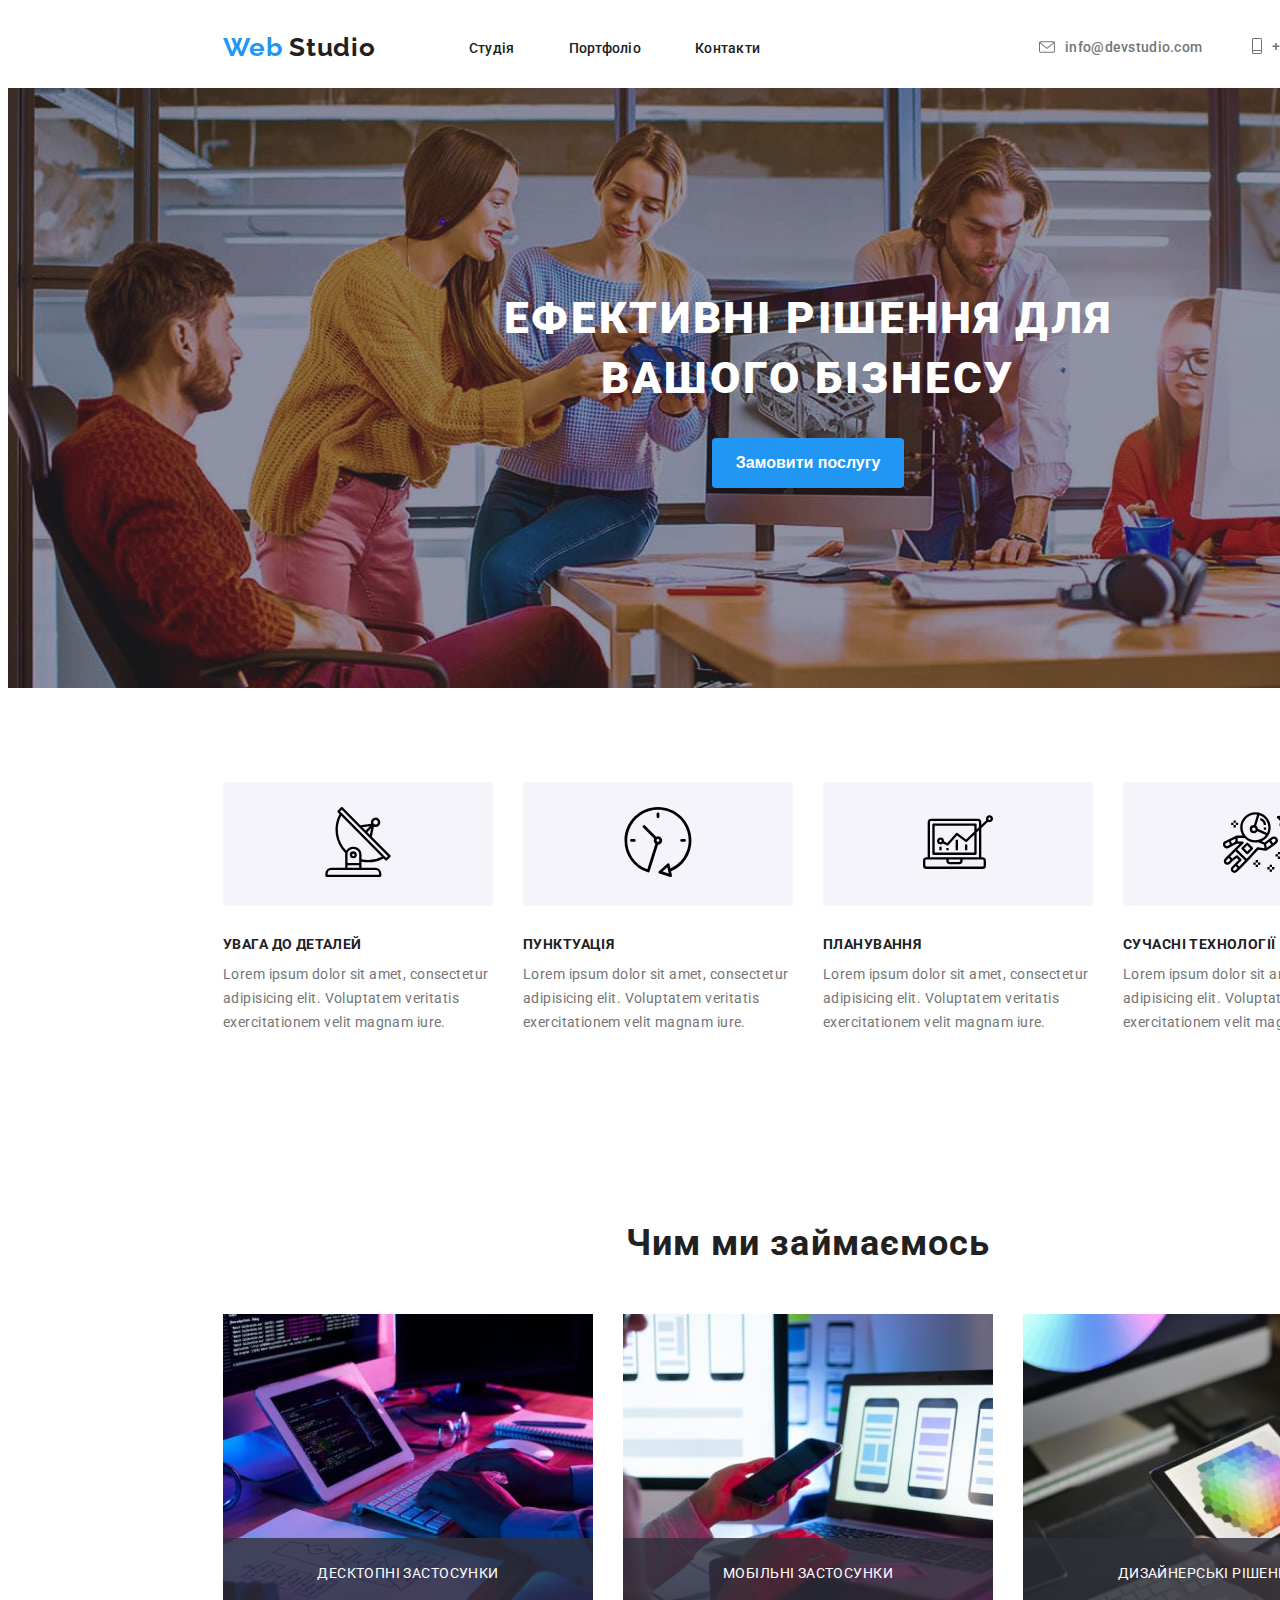
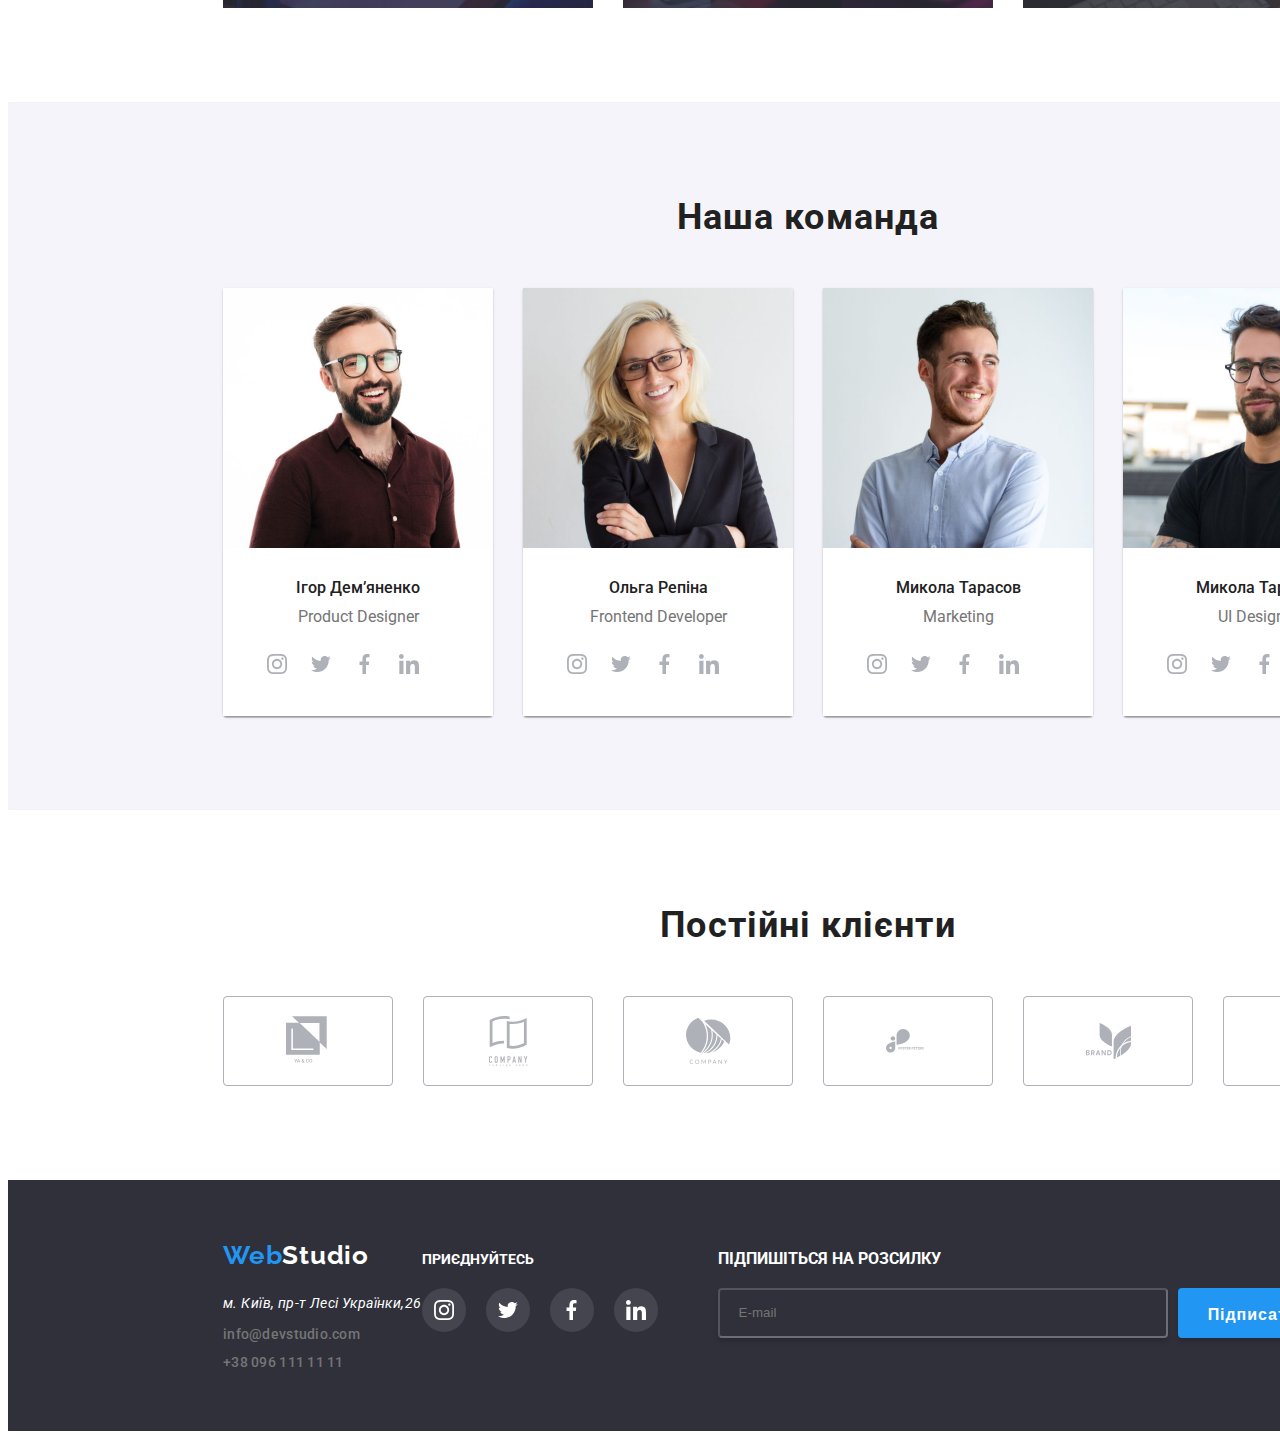
==== commit b7559a53: "дороблює команду" ====
--- a/index.html
+++ b/index.html
@@ -210,14 +210,15 @@
             </div>
             </section>
             <!-- Наша команда-->
-            <section class="section">
+            <section class="section our-team">
                 <div class="container">
-                    <h2 class="our-team">Наша команда</h2>
-                    <ul class="team">
+                    <h2 class="title">Наша команда</h2>
+                    <ul class="team-list">
                         <li class="team-members">
                             <img src="./images/images.hero/Workers/img.jpg" alt="Ігор Дем’яненко">
-                            <p>Ігор Дем’яненко</p>
-                            <p>Product Designer</p>
+                            <div class="team-card">
+                                <p class="name">Ігор Дем’яненко</p>
+                                <p class="position">Product Designer</p>
                             <ul class="sosialmedia">
                                 <li><a class="svglist"  href="">
                                     <svg class="svgstyle">
@@ -245,12 +246,13 @@
                                     </a>
                                  </li>
                             </ul>
-                           
+                        </div>
                         </li>
                         <li class="team-members">
                             <img src="./images/images.hero/Workers/img (4).jpg" alt="Ольга Репіна">
-                            <p>Ольга Репіна</p>
-                            <p>Frontend Developer</p>
+                            <div class="team-card">
+                            <p  class="name">Ольга Репіна</p>
+                            <p class="position">Frontend Developer</p>
                             <ul class="sosialmedia">
                                 <li><a class="svglist" href="">
                                     <svg class="svgstyle">
@@ -278,11 +280,13 @@
                                     </a>
                                  </li>
                             </ul>
+                        </div>
                         </li>
                         <li class="team-members">
                             <img src="./images/images.hero/Workers/img (5).jpg" alt="Микола Тарасов">
-                            <p>Микола Тарасов</p>
-                            <p>Marketing</p>
+                            <div class="team-card">
+                            <p  class="name">Микола Тарасов</p>
+                            <p class="position">Marketing</p>
                             <ul class="sosialmedia">
                                 <li><a class="svglist" href="">
                                     <svg class="svgstyle">
@@ -310,11 +314,13 @@
                                     </a>
                                  </li>
                             </ul>
+                        </div>
                         </li>
                         <li class="team-members">
                             <img src="./images/images.hero/Workers/img (6).jpg" alt="Микола Тарасов">
-                            <p>Микола Тарасов</p>
-                            <p>UI Designer</p>
+                            <div class="team-card">
+                            <p  class="name">Микола Тарасов</p>
+                            <p class="position">UI Designer</p>
                             <ul class="sosialmedia">
                                 <li><a class="svglist" href="">
                                     <svg class="svgstyle">
@@ -342,6 +348,7 @@
                                     </a>
                                  </li>
                             </ul> 
+                        </div>
                         </li>
                     </ul>
                 </div>
@@ -353,37 +360,37 @@
                     <ul class="customers-list">
                         <li class="customers-item">
                             <a href="" class="customers-link">
-                                <svg width="44.27px" height="49.23px">
+                                <svg class="customers-icon" width="45" height="50">
                                     <use href="./images/symbol-defs.svg#icon-yago"></use>
                                 </svg>
                             </a></li>
                         <li class="customers-item">
                             <a href="" class="customers-link">
-                                <svg width="40" height="52">
+                                <svg class="customers-icon" width="45" height="50">
                                     <use href="./images/symbol-defs.svg#icon-company-teg-line-here"></use>
                                 </svg>
                             </a></li>
                         <li class="customers-item">
                             <a href="" class="customers-link">
-                                <svg  width="41" height="42.6">
+                                <svg class="customers-icon"  width="45" height="50">
                                     <use href="./images/symbol-defs.svg#icon-company"></use>
                                 </svg>
                             </a></li>
                         <li class="customers-item">
                             <a href="" class="customers-link">
-                                <svg  width="79.66px" height="42.02">
+                                <svg class="customers-icon"  width="45" height="50">
                                     <use href="./images/symbol-defs.svg#icon-fostern-peterns"></use>
                                 </svg>
                             </a></li>
                         <li class="customers-item">
                             <a href="" class="customers-link">
-                               <svg  width="59" height="47">
+                               <svg class="customers-icon"  width="45" height="50">
                                 <use href="./images/symbol-defs.svg#icon-brand"></use>
                                </svg>
                             </a></li>
                         <li class="customers-item">
                             <a href="" class="customers-link">
-                               <svg  width="88.48px" height="45.44">
+                               <svg class="customers-icon"  width="45" height="50">
                                 <use href="./images/symbol-defs.svg#icon-company-tag-line"></use>
                                </svg>
                             </a></li>
--- a/css/main.min.css
+++ b/css/main.min.css
@@ -1 +1 @@
-:root{--accent-color: #2196F3;--primary-text-color: #212121;--secondary-text-color:#757575;--thirdly-text-color: #FFFFFF;--background-color:#2F303A;--svg:#AFB1B8;--card-border-line: #EEEEEE}body{font-family:"Roboto",sans-serif;color:var(--primary-text-color)}*,*::before,*::after{-webkit-box-sizing:border-box;box-sizing:border-box}h1,h2,h3,p,ul{padding:0;margin:0}a{text-decoration:none;margin:0;padding:0;color:var(--primary-text-color)}ul{list-style:none}img{display:block;max-width:100%;height:auto}.section,.footer,.hero,.header{width:1600px;padding-top:94px;padding-bottom:94px}.container,.nav{width:1200px;padding-left:15px;padding-right:15px;margin-left:auto;margin-right:auto}title{margin-bottom:50px;font-weight:700;font-size:36px;line-height:42px;text-align:center;letter-spacing:.03em}.header{padding-top:24px;padding-bottom:25px}.nav{display:-webkit-box;display:-ms-flexbox;display:flex;-webkit-box-align:center;-ms-flex-align:center;align-items:center}.logo{font-family:"Raleway";font-style:normal;font-weight:700;font-size:26px;line-height:31px;letter-spacing:.03em;color:#212121}.logo span{color:var(--accent-color)}nav{margin-left:93px}.nav-list{display:-webkit-box;display:-ms-flexbox;display:flex}.nav-item:not(:first-child){margin-left:54px}.nav-link,.contact-link{font-style:normal;font-weight:500;font-size:14px;line-height:16px;letter-spacing:.02em;color:var(--primary-text-color);-webkit-transition:color 250ms cubic-bezier(0.4, 0, 0.2, 1) 250ms;transition:color 250ms cubic-bezier(0.4, 0, 0.2, 1) 250ms}.contact-icon{margin-right:10px;fill:currentColor;margin-top:auto;margin-bottom:auto}.nav-link:hover,.nav-link:focus{color:var(--accent-color)}.contacts-list{display:-webkit-box;display:-ms-flexbox;display:flex;margin-left:auto}.contact-item:not(:first-child){margin-left:50px}.contact-link{color:var(--secondary-text-color);display:-webkit-inline-box;display:-ms-inline-flexbox;display:inline-flex}.contact-link:hover,.contact-link:focus{color:var(--accent-color)}.hero{padding-top:200px;padding-bottom:200px;background-image:-webkit-gradient(linear, left bottom, left top, from(rgba(47, 48, 58, 0.4)), to(rgba(47, 48, 58, 0.4))),url(/images/yflf/bgi.jpg);background-image:linear-gradient(0deg, rgba(47, 48, 58, 0.4), rgba(47, 48, 58, 0.4)),url(/images/yflf/bgi.jpg);background-size:center}section{width:1600px;padding-top:94px;padding-bottom:94px}.hero-title{left:452px;width:696px;margin-bottom:30px;margin-left:auto;margin-right:auto;font-style:normal;font-weight:900;font-size:44px;line-height:60px;text-align:center;letter-spacing:.06em;text-transform:uppercase;color:var(--thirdly-text-color)}.hero-button{display:-webkit-inline-box;display:-ms-inline-flexbox;display:inline-flex;background-color:var(--accent-color);color:var(--thirdly-text-color);font-weight:700;font-size:16px;line-height:30px;border:none;border-radius:4px;padding:10px 24px;cursor:pointer}.backdrop{z-index:3;position:fixed;top:0;left:0;width:100%;height:100%;background-color:rgba(0,0,0,.2)}.backdrop.is-hidden{opacity:0;pointer-events:none}.modal{position:absolute;top:50%;left:50%;-webkit-transform:translate(-50%, -50%);transform:translate(-50%, -50%);padding:40px;width:528px;height:581px;background-color:var(--thirdly-text-color)}.closebutton{background-color:var(--thirdly-text-color);border:1px solid rgba(0,0,0,.1);border-radius:50%;width:30px;height:30px;position:absolute;top:8px;right:8px}.svgclosebutton{width:11px;height:11px}.modal-title{font-weight:700;font-size:20px;line-height:23px;text-align:center;letter-spacing:.03em;margin-bottom:12px}.modal-icon{position:absolute;top:50%;left:15px}.field-item:focus-within .modal-icon{fill:var(--accent-color)}.fields{display:-webkit-box;display:-ms-flexbox;display:flex;-webkit-box-orient:vertical;-webkit-box-direction:normal;-ms-flex-direction:column;flex-direction:column}.field-item{position:relative;text-align:left;font-weight:400;font-size:12px;line-height:14px;letter-spacing:.01em;color:var(--secondary-text-color)}.field-item:not(:last-child){margin-bottom:16px}.field-item input{width:100%;height:40px;padding-left:42px;border:1px solid rgba(33,33,33,.2);border-radius:4px;outline:none}.field-item:focus-within .field-item input{border:1px solid var(--accent-color)}.field-item textarea{resize:none;width:100%;height:120px;padding:12px 16px;outline:none;border:1px solid rgba(33,33,33,.2);border-radius:4px}.field-item:focus-within .field-item textarea{border:1px solid var(--accent-color)}.checkbox-link{text-decoration:underline;color:var(--accent-color)}.checkbox input{-webkit-appearance:none;-moz-appearance:none;appearance:none}.checkbox-icon{border:1px solid var(--primary-text-color);border-radius:2px;fill:var(--thirdly-text-color)}.checkbox input:checked+.checkbox-icon{background-color:var(--accent-color);border:1px solid var(--accent-color)}.modallink{margin-top:20px}.modal-button{width:200px;height:50px;-webkit-box-shadow:0px 4px 4px rgba(0,0,0,.15);box-shadow:0px 4px 4px rgba(0,0,0,.15);border-radius:4px;background-color:var(--accent-color);border:none;margin-top:30px}.modalbuttontext{font-size:16px;line-height:30px;-webkit-box-align:center;-ms-flex-align:center;align-items:center;text-align:center;letter-spacing:.06em;color:var(--thirdly-text-color)}.visually-hidden{position:absolute;width:1px;height:1px;border:0;margin:-1px;padding:0;clip:rect(0 0 0 0);overflow:hidden}.fetures{display:-webkit-box;display:-ms-flexbox;display:flex;-webkit-box-pack:justify;-ms-flex-pack:justify;justify-content:space-between}.fetures-item{width:270px}.features-icon{width:70px;height:70px}.icon-box{width:270px;background-color:#f5f4fa;padding:25px 100px;margin-bottom:30px;border-radius:4px}.features-title{font-weight:700;font-size:14px;line-height:16px;letter-spacing:.03em;text-transform:uppercase;margin-bottom:10px}.feature-text{font-weight:400;font-size:14px;line-height:24px;letter-spacing:.03em;color:var(--secondary-text-color)}.what-we-do{font-weight:700;font-size:36px;line-height:42px;text-align:center;letter-spacing:.03em;margin-bottom:50px}.thumbwhatwedo{position:relative}.overlaywhatwedo{position:absolute;background-color:rgba(47,48,58,.8);color:var(--thirdly-text-color);bottom:0;width:100%;padding:27px}.overlaywhatwedo-text{font-size:14px;line-height:16px;text-align:center;letter-spacing:.03em}.work{display:-webkit-box;display:-ms-flexbox;display:flex;-ms-flex-wrap:wrap;flex-wrap:wrap;margin:-15px}.work-item{width:calc((100% - 90px)/3);margin:15px}.team{display:-webkit-box;display:-ms-flexbox;display:flex;-ms-flex-wrap:wrap;flex-wrap:wrap;margin:-15px}.team-members{width:calc((100% - 120px)/4);margin:15px}.team-members img{height:260px;width:270px}.our-team{font-weight:700;font-size:36px;line-height:42px;text-align:center;letter-spacing:.03em;margin-bottom:50px}.sosialmedia{display:-webkit-box;display:-ms-flexbox;display:flex}.svglist{display:-webkit-inline-box;display:-ms-inline-flexbox;display:inline-flex;width:44px;height:44px;-webkit-box-pack:center;-ms-flex-pack:center;justify-content:center;-webkit-box-align:center;-ms-flex-align:center;align-items:center;border-radius:50%;background-color:#fff;color:#afb1b8;-webkit-box-orient:horizontal;-webkit-box-direction:normal;-ms-flex-direction:row;flex-direction:row;-webkit-transition:background-color 250ms cubic-bezier(0.4, 0, 0.2, 1),color 250ms cubic-bezier(0.4, 0, 0.2, 1) 250ms;transition:background-color 250ms cubic-bezier(0.4, 0, 0.2, 1),color 250ms cubic-bezier(0.4, 0, 0.2, 1) 250ms}.svglist:hover,.svglist:focus{background-color:#2196f3;color:#fff}.svgstyle{width:20px;height:20px;fill:currentColor}.customers-list{display:-webkit-box;display:-ms-flexbox;display:flex}.customers-link{display:-webkit-inline-box;display:-ms-inline-flexbox;display:inline-flex;-webkit-box-pack:center;-ms-flex-pack:center;justify-content:center;-webkit-box-align:center;-ms-flex-align:center;align-items:center;width:170px;border:1px solid var(--svg);border-radius:4px;color:var(--svg);-webkit-box-orient:horizontal;-webkit-box-direction:normal;-ms-flex-direction:row;flex-direction:row}.customers-link:hover,.customers-link:focus{border:1px solid var(--accent-color)}.footer{padding-top:60px;padding-bottom:60px}.footer-items{display:-webkit-box;display:-ms-flexbox;display:flex;-webkit-box-align:baseline;-ms-flex-align:baseline;align-items:baseline}.footer .networks{margin-top:20px}.footer .logo{color:var(--thirdly-text-color)}.footer address{font-size:14px;line-height:24px;letter-spacing:.03em;color:var(--thirdly-text-color);margin-top:20px}.footer .contacts-list{display:block;margin-top:9px}.footer .contact-item:last-child{margin-left:0;margin-top:9px}.join-networks{color:var(--thirdly-text-color);font-size:14px;line-height:1.2;font-weight:700;text-transform:uppercase}.networks-list{display:-webkit-box;display:-ms-flexbox;display:flex;margin-top:20px}.networks-link{-webkit-box-pack:center;-ms-flex-pack:center;justify-content:center;-webkit-box-align:center;-ms-flex-align:center;align-items:center;display:-webkit-inline-box;display:-ms-inline-flexbox;display:inline-flex;width:44px;height:44px;border-radius:50%;background-color:rgba(255,255,255,.1);color:#fff;-webkit-transition:background-color 250ms cubic-bezier(0.4, 0, 0.2, 1);transition:background-color 250ms cubic-bezier(0.4, 0, 0.2, 1)}.networks-link:hover,.networks-link:focus{background-color:#2196f3}.networks-icon{width:20px;height:20px;fill:currentColor}.networks-item:not(:first-child){margin-left:10px}.footerform{margin-left:60px}.footertext{color:var(--thirdly-text-color)}.footer-input{width:450px;height:50px;border-radius:4px;background-color:var(--background-color);border-color:rgba(255,255,255,.3);-webkit-box-shadow:0px 4px 4px rgba(0,0,0,.15);box-shadow:0px 4px 4px rgba(0,0,0,.15);display:-webkit-box;display:-ms-flexbox;display:flex;margin-top:20px;outline:none}.footer-input::-webkit-input-placeholder{position:relative;left:17px}.footer-input::-moz-placeholder{position:relative;left:17px}.footer-input:-ms-input-placeholder{position:relative;left:17px}.footer-input::-ms-input-placeholder{position:relative;left:17px}.footer-input::placeholder{position:relative;left:17px}.footerline{display:-webkit-box;display:-ms-flexbox;display:flex;-webkit-box-orient:horizontal;-webkit-box-direction:normal;-ms-flex-direction:row;flex-direction:row}.footer-button{width:200px;height:50px;background:var(--accent-color);-webkit-box-shadow:0px 4px 4px rgba(0,0,0,.15);box-shadow:0px 4px 4px rgba(0,0,0,.15);border-radius:4px;border:none;color:var(--thirdly-text-color);font-weight:700;font-size:16px;line-height:30px;-webkit-box-align:center;-ms-flex-align:center;align-items:center;text-align:center;letter-spacing:.06em;margin-top:20px;margin-left:10px}.footer-button::after{content:"";background-image:url(../images/yflf/iconsend.svg);color:var(--thirdly-text-color);display:inline-block;width:24px;height:24px;position:relative;top:6px;left:4px}.send-icon{fill:var(--thirdly-text-color);display:inline-block;width:24px;height:24px;-webkit-box-pack:center;-ms-flex-pack:center;justify-content:center;-webkit-box-align:center;-ms-flex-align:center;align-items:center}.filter{display:-webkit-box;display:-ms-flexbox;display:flex;-webkit-box-pack:center;-ms-flex-pack:center;justify-content:center;margin-bottom:50px}.filter-item:not(:last-child){margin-right:8px}.filter-btn{border-radius:4px;border:none;padding:6px 26px;font-weight:500;font-size:16px;line-height:26px;text-align:center;letter-spacing:.03em;background:#f5f4fa;-webkit-transition:background-color 250ms cubic-bezier(0.4, 0, 0.2, 1),color 250ms cubic-bezier(0.4, 0, 0.2, 1) 250ms;transition:background-color 250ms cubic-bezier(0.4, 0, 0.2, 1),color 250ms cubic-bezier(0.4, 0, 0.2, 1) 250ms}.filter-btn:hover,.filter-btn:focus{background:var(--accent-color);color:var(--thirdly-text-color);-webkit-box-shadow:0px 3px 1px rgba(0,0,0,.1),0px 1px 2px rgba(0,0,0,.08),0px 2px 2px rgba(0,0,0,.12);box-shadow:0px 3px 1px rgba(0,0,0,.1),0px 1px 2px rgba(0,0,0,.08),0px 2px 2px rgba(0,0,0,.12)}.examples{margin:-15px;display:-webkit-box;display:-ms-flexbox;display:flex;-ms-flex-wrap:wrap;flex-wrap:wrap}.examples-link{width:calc((100% - 90px)/3);margin:15px}.thumb{position:relative;overflow:hidden}.overlay{background-color:rgba(33,150,243,.9);padding:69px 24px;position:absolute;top:0;left:0;width:100%;height:100%;-webkit-transform:translateY(100%);transform:translateY(100%);-webkit-transition:-webkit-transform 250ms cubic-bezier(0.4, 0, 0.2, 1);transition:-webkit-transform 250ms cubic-bezier(0.4, 0, 0.2, 1);transition:transform 250ms cubic-bezier(0.4, 0, 0.2, 1);transition:transform 250ms cubic-bezier(0.4, 0, 0.2, 1), -webkit-transform 250ms cubic-bezier(0.4, 0, 0.2, 1)}.examples-link:hover .overlay,.examples-link:focus .overlay{-webkit-transform:translateY(0);transform:translateY(0)}.overlay-text{font-size:18px;line-height:28px;letter-spacing:.03em;color:var(--thirdly-text-color)}.link-text{padding:20px 24px;border-left:1px solid var(--card-border-line);border-right:1px solid var(--card-border-line);border-bottom:1px solid var(--card-border-line)}.examples-link:hover .link-text,.examples-link:focus .link-text{-webkit-box-shadow:0px 1px 1px rgba(0,0,0,.12),0px 4px 4px rgba(0,0,0,.06),1px 4px 6px rgba(0,0,0,.16);box-shadow:0px 1px 1px rgba(0,0,0,.12),0px 4px 4px rgba(0,0,0,.06),1px 4px 6px rgba(0,0,0,.16)}footer{background-color:var(--background-color)}/*# sourceMappingURL=main.min.css.map */+:root{--accent-color: #2196F3;--primary-text-color: #212121;--secondary-text-color:#757575;--thirdly-text-color: #FFFFFF;--background-color:#2F303A;--svg:#AFB1B8;--card-border-line: #EEEEEE}body{font-family:"Roboto",sans-serif;color:var(--primary-text-color)}*,*::before,*::after{-webkit-box-sizing:border-box;box-sizing:border-box}h1,h2,h3,p,ul{padding:0;margin:0}a{text-decoration:none;margin:0;padding:0;color:var(--primary-text-color)}ul{list-style:none}img{display:block;max-width:100%;height:auto}.section,.footer,.our-team,.hero,.header{width:1600px;padding-top:94px;padding-bottom:94px}.container,.nav{width:1200px;padding-left:15px;padding-right:15px;margin-left:auto;margin-right:auto}title{margin-bottom:50px;font-weight:700;font-size:36px;line-height:42px;text-align:center;letter-spacing:.03em}.header{padding-top:24px;padding-bottom:25px}.nav{display:-webkit-box;display:-ms-flexbox;display:flex;-webkit-box-align:center;-ms-flex-align:center;align-items:center}.logo{font-family:"Raleway";font-style:normal;font-weight:700;font-size:26px;line-height:31px;letter-spacing:.03em;color:#212121}.logo span{color:var(--accent-color)}nav{margin-left:93px}.nav-list{display:-webkit-box;display:-ms-flexbox;display:flex}.nav-item:not(:first-child){margin-left:54px}.nav-link,.contact-link{font-style:normal;font-weight:500;font-size:14px;line-height:16px;letter-spacing:.02em;color:var(--primary-text-color);-webkit-transition:color 250ms cubic-bezier(0.4, 0, 0.2, 1) 250ms;transition:color 250ms cubic-bezier(0.4, 0, 0.2, 1) 250ms}.contact-icon{margin-right:10px;fill:currentColor;margin-top:auto;margin-bottom:auto}.nav-link:hover,.nav-link:focus{color:var(--accent-color)}.contacts-list{display:-webkit-box;display:-ms-flexbox;display:flex;margin-left:auto}.contact-item:not(:first-child){margin-left:50px}.contact-link{color:var(--secondary-text-color);display:-webkit-inline-box;display:-ms-inline-flexbox;display:inline-flex}.contact-link:hover,.contact-link:focus{color:var(--accent-color)}.hero{padding-top:200px;padding-bottom:200px;background-image:-webkit-gradient(linear, left bottom, left top, from(rgba(47, 48, 58, 0.4)), to(rgba(47, 48, 58, 0.4))),url(/images/yflf/bgi.jpg);background-image:linear-gradient(0deg, rgba(47, 48, 58, 0.4), rgba(47, 48, 58, 0.4)),url(/images/yflf/bgi.jpg);background-size:center}section{width:1600px;padding-top:94px;padding-bottom:94px}.hero-title{left:452px;width:696px;margin-bottom:30px;margin-left:auto;margin-right:auto;font-style:normal;font-weight:900;font-size:44px;line-height:60px;text-align:center;letter-spacing:.06em;text-transform:uppercase;color:var(--thirdly-text-color)}.hero-button{display:-webkit-inline-box;display:-ms-inline-flexbox;display:inline-flex;background-color:var(--accent-color);color:var(--thirdly-text-color);font-weight:700;font-size:16px;line-height:30px;border:none;border-radius:4px;padding:10px 24px;cursor:pointer}.backdrop{z-index:3;position:fixed;top:0;left:0;width:100%;height:100%;background-color:rgba(0,0,0,.2)}.backdrop.is-hidden{opacity:0;pointer-events:none}.modal{position:absolute;top:50%;left:50%;-webkit-transform:translate(-50%, -50%);transform:translate(-50%, -50%);padding:40px;width:528px;height:581px;background-color:var(--thirdly-text-color)}.closebutton{background-color:var(--thirdly-text-color);border:1px solid rgba(0,0,0,.1);border-radius:50%;width:30px;height:30px;position:absolute;top:8px;right:8px}.svgclosebutton{width:11px;height:11px}.modal-title{font-weight:700;font-size:20px;line-height:23px;text-align:center;letter-spacing:.03em;margin-bottom:12px}.modal-icon{position:absolute;top:50%;left:15px}.field-item:focus-within .modal-icon{fill:var(--accent-color)}.fields{display:-webkit-box;display:-ms-flexbox;display:flex;-webkit-box-orient:vertical;-webkit-box-direction:normal;-ms-flex-direction:column;flex-direction:column}.field-item{position:relative;text-align:left;font-weight:400;font-size:12px;line-height:14px;letter-spacing:.01em;color:var(--secondary-text-color)}.field-item:not(:last-child){margin-bottom:16px}.field-item input{width:100%;height:40px;padding-left:42px;border:1px solid rgba(33,33,33,.2);border-radius:4px;outline:none}.field-item:focus-within .field-item input{border:1px solid var(--accent-color)}.field-item textarea{resize:none;width:100%;height:120px;padding:12px 16px;outline:none;border:1px solid rgba(33,33,33,.2);border-radius:4px}.field-item:focus-within .field-item textarea{border:1px solid var(--accent-color)}.checkbox-link{text-decoration:underline;color:var(--accent-color)}.checkbox input{-webkit-appearance:none;-moz-appearance:none;appearance:none}.checkbox-icon{border:1px solid var(--primary-text-color);border-radius:2px;fill:var(--thirdly-text-color)}.checkbox input:checked+.checkbox-icon{background-color:var(--accent-color);border:1px solid var(--accent-color)}.modallink{margin-top:20px}.modal-button{width:200px;height:50px;-webkit-box-shadow:0px 4px 4px rgba(0,0,0,.15);box-shadow:0px 4px 4px rgba(0,0,0,.15);border-radius:4px;background-color:var(--accent-color);border:none;margin-top:30px}.modalbuttontext{font-size:16px;line-height:30px;-webkit-box-align:center;-ms-flex-align:center;align-items:center;text-align:center;letter-spacing:.06em;color:var(--thirdly-text-color)}.visually-hidden{position:absolute;width:1px;height:1px;border:0;margin:-1px;padding:0;clip:rect(0 0 0 0);overflow:hidden}.fetures{display:-webkit-box;display:-ms-flexbox;display:flex;-webkit-box-pack:justify;-ms-flex-pack:justify;justify-content:space-between}.fetures-item{width:270px}.features-icon{width:70px;height:70px}.icon-box{width:270px;background-color:#f5f4fa;padding:25px 100px;margin-bottom:30px;border-radius:4px}.features-title{font-weight:700;font-size:14px;line-height:16px;letter-spacing:.03em;text-transform:uppercase;margin-bottom:10px}.feature-text{font-weight:400;font-size:14px;line-height:24px;letter-spacing:.03em;color:var(--secondary-text-color)}.what-we-do{font-weight:700;font-size:36px;line-height:42px;text-align:center;letter-spacing:.03em;margin-bottom:50px}.thumbwhatwedo{position:relative}.overlaywhatwedo{position:absolute;background-color:rgba(47,48,58,.8);color:var(--thirdly-text-color);bottom:0;width:100%;padding:27px}.overlaywhatwedo-text{font-size:14px;line-height:16px;text-align:center;letter-spacing:.03em}.work{display:-webkit-box;display:-ms-flexbox;display:flex;-ms-flex-wrap:wrap;flex-wrap:wrap;margin:-15px}.work-item{width:calc((100% - 90px)/3);margin:15px}.team{display:-webkit-box;display:-ms-flexbox;display:flex;-ms-flex-wrap:wrap;flex-wrap:wrap;margin:-15px}.team-members{width:calc((100% - 120px)/4);margin:15px}.team-members img{height:260px;width:270px}.our-team{background-color:#f5f4fa}.title{font-weight:700;font-size:36px;line-height:42px;text-align:center;letter-spacing:.03em;margin-bottom:50px}.team-list{display:-webkit-box;display:-ms-flexbox;display:flex;-ms-flex-wrap:wrap;flex-wrap:wrap;margin:-15px}.team-members{-ms-flex-preferred-size:calc((100% - 120px)/4);flex-basis:calc((100% - 120px)/4);margin:15px;-webkit-box-shadow:0px 1px 3px rgba(0,0,0,.12),0px 1px 1px rgba(0,0,0,.14),0px 2px 1px rgba(0,0,0,.2);box-shadow:0px 1px 3px rgba(0,0,0,.12),0px 1px 1px rgba(0,0,0,.14),0px 2px 1px rgba(0,0,0,.2);border-radius:0px 0px 4px 4px}.team-card{padding:30px 32px;text-align:center;background-color:var(--thirdly-text-color)}.name{font-weight:500;font-size:16px;line-height:19px;margin-bottom:10px}.position{font-size:16px;line-height:19px;color:var(--secondary-text-color);margin-bottom:16px}.networks{display:-webkit-box;display:-ms-flexbox;display:flex}.networks-item:not(:last-child){margin-right:10px}.sosialmedia{display:-webkit-box;display:-ms-flexbox;display:flex}.svglist{display:-webkit-inline-box;display:-ms-inline-flexbox;display:inline-flex;width:44px;height:44px;-webkit-box-pack:center;-ms-flex-pack:center;justify-content:center;-webkit-box-align:center;-ms-flex-align:center;align-items:center;border-radius:50%;background-color:#fff;color:#afb1b8;-webkit-box-orient:horizontal;-webkit-box-direction:normal;-ms-flex-direction:row;flex-direction:row;-webkit-transition:background-color 250ms cubic-bezier(0.4, 0, 0.2, 1),color 250ms cubic-bezier(0.4, 0, 0.2, 1) 250ms;transition:background-color 250ms cubic-bezier(0.4, 0, 0.2, 1),color 250ms cubic-bezier(0.4, 0, 0.2, 1) 250ms}.svglist:hover,.svglist:focus{background-color:#2196f3;color:#fff}.svgstyle{width:20px;height:20px;fill:currentColor}.customers-list{display:-webkit-box;display:-ms-flexbox;display:flex}.customers-item:not(:last-child){margin-right:30px}.customers-link{display:-webkit-inline-box;display:-ms-inline-flexbox;display:inline-flex;-webkit-box-pack:center;-ms-flex-pack:center;justify-content:center;-webkit-box-align:center;-ms-flex-align:center;align-items:center;width:170px;height:90px;border:1px solid var(--svg);color:var(--svg);border-radius:4px}.customers-link:hover,.customers-link:focus{border:1px solid var(--accent-color);color:var(--accent-color);-webkit-transition:border 250ms cubic-bezier(0.4, 0, 0.2, 1),color 250ms cubic-bezier(0.4, 0, 0.2, 1) 250ms;transition:border 250ms cubic-bezier(0.4, 0, 0.2, 1),color 250ms cubic-bezier(0.4, 0, 0.2, 1) 250ms}.customers-icon{fill:currentColor}.title{margin-bottom:50px;text-align:center;font-weight:700;font-size:36px;line-height:42px;text-align:center;letter-spacing:.03em;color:#212121}.footer{padding-top:60px;padding-bottom:60px}.footer-items{display:-webkit-box;display:-ms-flexbox;display:flex;-webkit-box-align:baseline;-ms-flex-align:baseline;align-items:baseline}.footer .networks{margin-top:20px}.footer .logo{color:var(--thirdly-text-color)}.footer address{font-size:14px;line-height:24px;letter-spacing:.03em;color:var(--thirdly-text-color);margin-top:20px}.footer .contacts-list{display:block;margin-top:9px}.footer .contact-item:last-child{margin-left:0;margin-top:9px}.join-networks{color:var(--thirdly-text-color);font-size:14px;line-height:1.2;font-weight:700;text-transform:uppercase}.networks-list{display:-webkit-box;display:-ms-flexbox;display:flex;margin-top:20px}.networks-link{-webkit-box-pack:center;-ms-flex-pack:center;justify-content:center;-webkit-box-align:center;-ms-flex-align:center;align-items:center;display:-webkit-inline-box;display:-ms-inline-flexbox;display:inline-flex;width:44px;height:44px;border-radius:50%;background-color:rgba(255,255,255,.1);color:#fff;-webkit-transition:background-color 250ms cubic-bezier(0.4, 0, 0.2, 1);transition:background-color 250ms cubic-bezier(0.4, 0, 0.2, 1)}.networks-link:hover,.networks-link:focus{background-color:#2196f3}.networks-icon{width:20px;height:20px;fill:currentColor}.networks-item:not(:first-child){margin-left:10px}.footerform{margin-left:60px}.footertext{color:var(--thirdly-text-color)}.footer-input{width:450px;height:50px;border-radius:4px;background-color:var(--background-color);border-color:rgba(255,255,255,.3);-webkit-box-shadow:0px 4px 4px rgba(0,0,0,.15);box-shadow:0px 4px 4px rgba(0,0,0,.15);display:-webkit-box;display:-ms-flexbox;display:flex;margin-top:20px;outline:none}.footer-input::-webkit-input-placeholder{position:relative;left:17px}.footer-input::-moz-placeholder{position:relative;left:17px}.footer-input:-ms-input-placeholder{position:relative;left:17px}.footer-input::-ms-input-placeholder{position:relative;left:17px}.footer-input::placeholder{position:relative;left:17px}.footerline{display:-webkit-box;display:-ms-flexbox;display:flex;-webkit-box-orient:horizontal;-webkit-box-direction:normal;-ms-flex-direction:row;flex-direction:row}.footer-button{width:200px;height:50px;background:var(--accent-color);-webkit-box-shadow:0px 4px 4px rgba(0,0,0,.15);box-shadow:0px 4px 4px rgba(0,0,0,.15);border-radius:4px;border:none;color:var(--thirdly-text-color);font-weight:700;font-size:16px;line-height:30px;-webkit-box-align:center;-ms-flex-align:center;align-items:center;text-align:center;letter-spacing:.06em;margin-top:20px;margin-left:10px}.footer-button::after{content:"";background-image:url(../images/yflf/iconsend.svg);color:var(--thirdly-text-color);display:inline-block;width:24px;height:24px;position:relative;top:6px;left:4px}.send-icon{fill:var(--thirdly-text-color);display:inline-block;width:24px;height:24px;-webkit-box-pack:center;-ms-flex-pack:center;justify-content:center;-webkit-box-align:center;-ms-flex-align:center;align-items:center}.filter{display:-webkit-box;display:-ms-flexbox;display:flex;-webkit-box-pack:center;-ms-flex-pack:center;justify-content:center;margin-bottom:50px}.filter-item:not(:last-child){margin-right:8px}.filter-btn{border-radius:4px;border:none;padding:6px 26px;font-weight:500;font-size:16px;line-height:26px;text-align:center;letter-spacing:.03em;background:#f5f4fa;-webkit-transition:background-color 250ms cubic-bezier(0.4, 0, 0.2, 1),color 250ms cubic-bezier(0.4, 0, 0.2, 1) 250ms;transition:background-color 250ms cubic-bezier(0.4, 0, 0.2, 1),color 250ms cubic-bezier(0.4, 0, 0.2, 1) 250ms}.filter-btn:hover,.filter-btn:focus{background:var(--accent-color);color:var(--thirdly-text-color);-webkit-box-shadow:0px 3px 1px rgba(0,0,0,.1),0px 1px 2px rgba(0,0,0,.08),0px 2px 2px rgba(0,0,0,.12);box-shadow:0px 3px 1px rgba(0,0,0,.1),0px 1px 2px rgba(0,0,0,.08),0px 2px 2px rgba(0,0,0,.12)}.examples{margin:-15px;display:-webkit-box;display:-ms-flexbox;display:flex;-ms-flex-wrap:wrap;flex-wrap:wrap}.examples-link{width:calc((100% - 90px)/3);margin:15px}.thumb{position:relative;overflow:hidden}.overlay{background-color:rgba(33,150,243,.9);padding:69px 24px;position:absolute;top:0;left:0;width:100%;height:100%;-webkit-transform:translateY(100%);transform:translateY(100%);-webkit-transition:-webkit-transform 250ms cubic-bezier(0.4, 0, 0.2, 1);transition:-webkit-transform 250ms cubic-bezier(0.4, 0, 0.2, 1);transition:transform 250ms cubic-bezier(0.4, 0, 0.2, 1);transition:transform 250ms cubic-bezier(0.4, 0, 0.2, 1), -webkit-transform 250ms cubic-bezier(0.4, 0, 0.2, 1)}.examples-link:hover .overlay,.examples-link:focus .overlay{-webkit-transform:translateY(0);transform:translateY(0)}.overlay-text{font-size:18px;line-height:28px;letter-spacing:.03em;color:var(--thirdly-text-color)}.link-text{padding:20px 24px;border-left:1px solid var(--card-border-line);border-right:1px solid var(--card-border-line);border-bottom:1px solid var(--card-border-line)}.examples-link:hover .link-text,.examples-link:focus .link-text{-webkit-box-shadow:0px 1px 1px rgba(0,0,0,.12),0px 4px 4px rgba(0,0,0,.06),1px 4px 6px rgba(0,0,0,.16);box-shadow:0px 1px 1px rgba(0,0,0,.12),0px 4px 4px rgba(0,0,0,.06),1px 4px 6px rgba(0,0,0,.16)}footer{background-color:var(--background-color)}/*# sourceMappingURL=main.min.css.map */